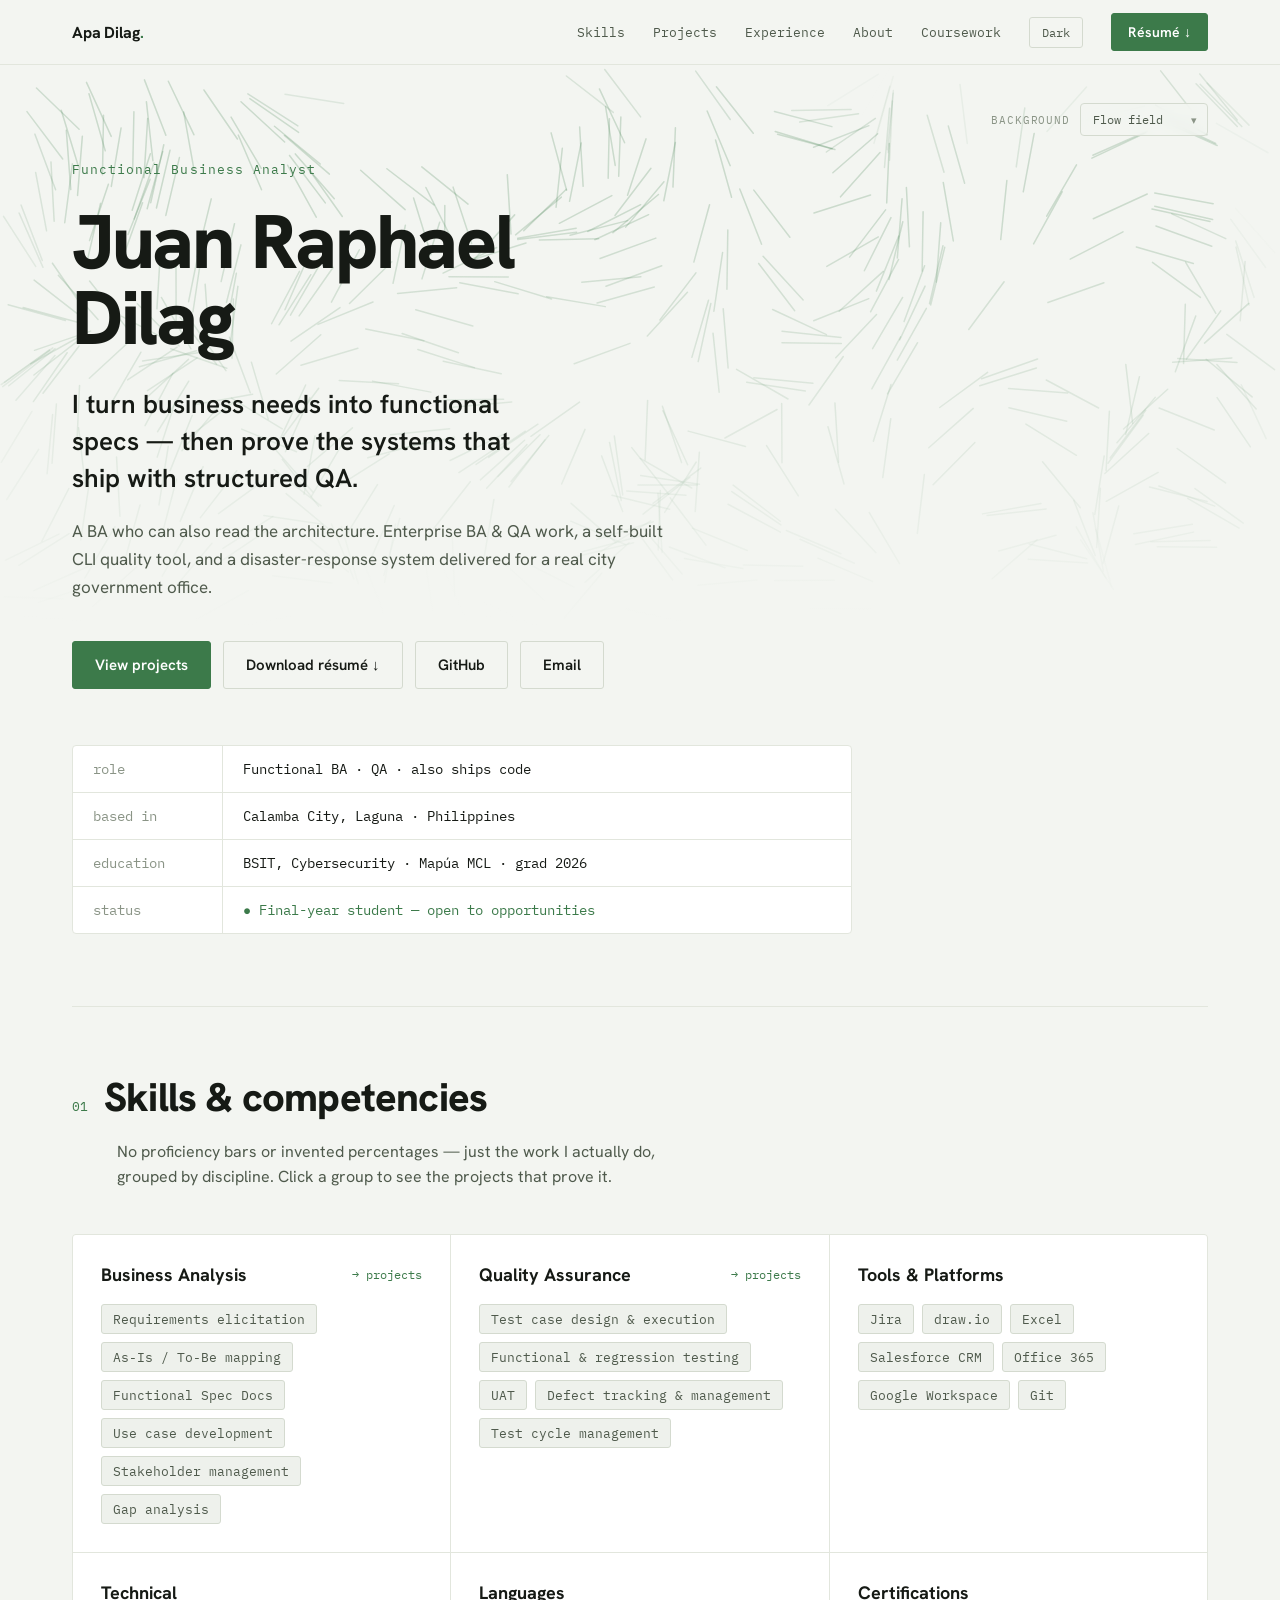
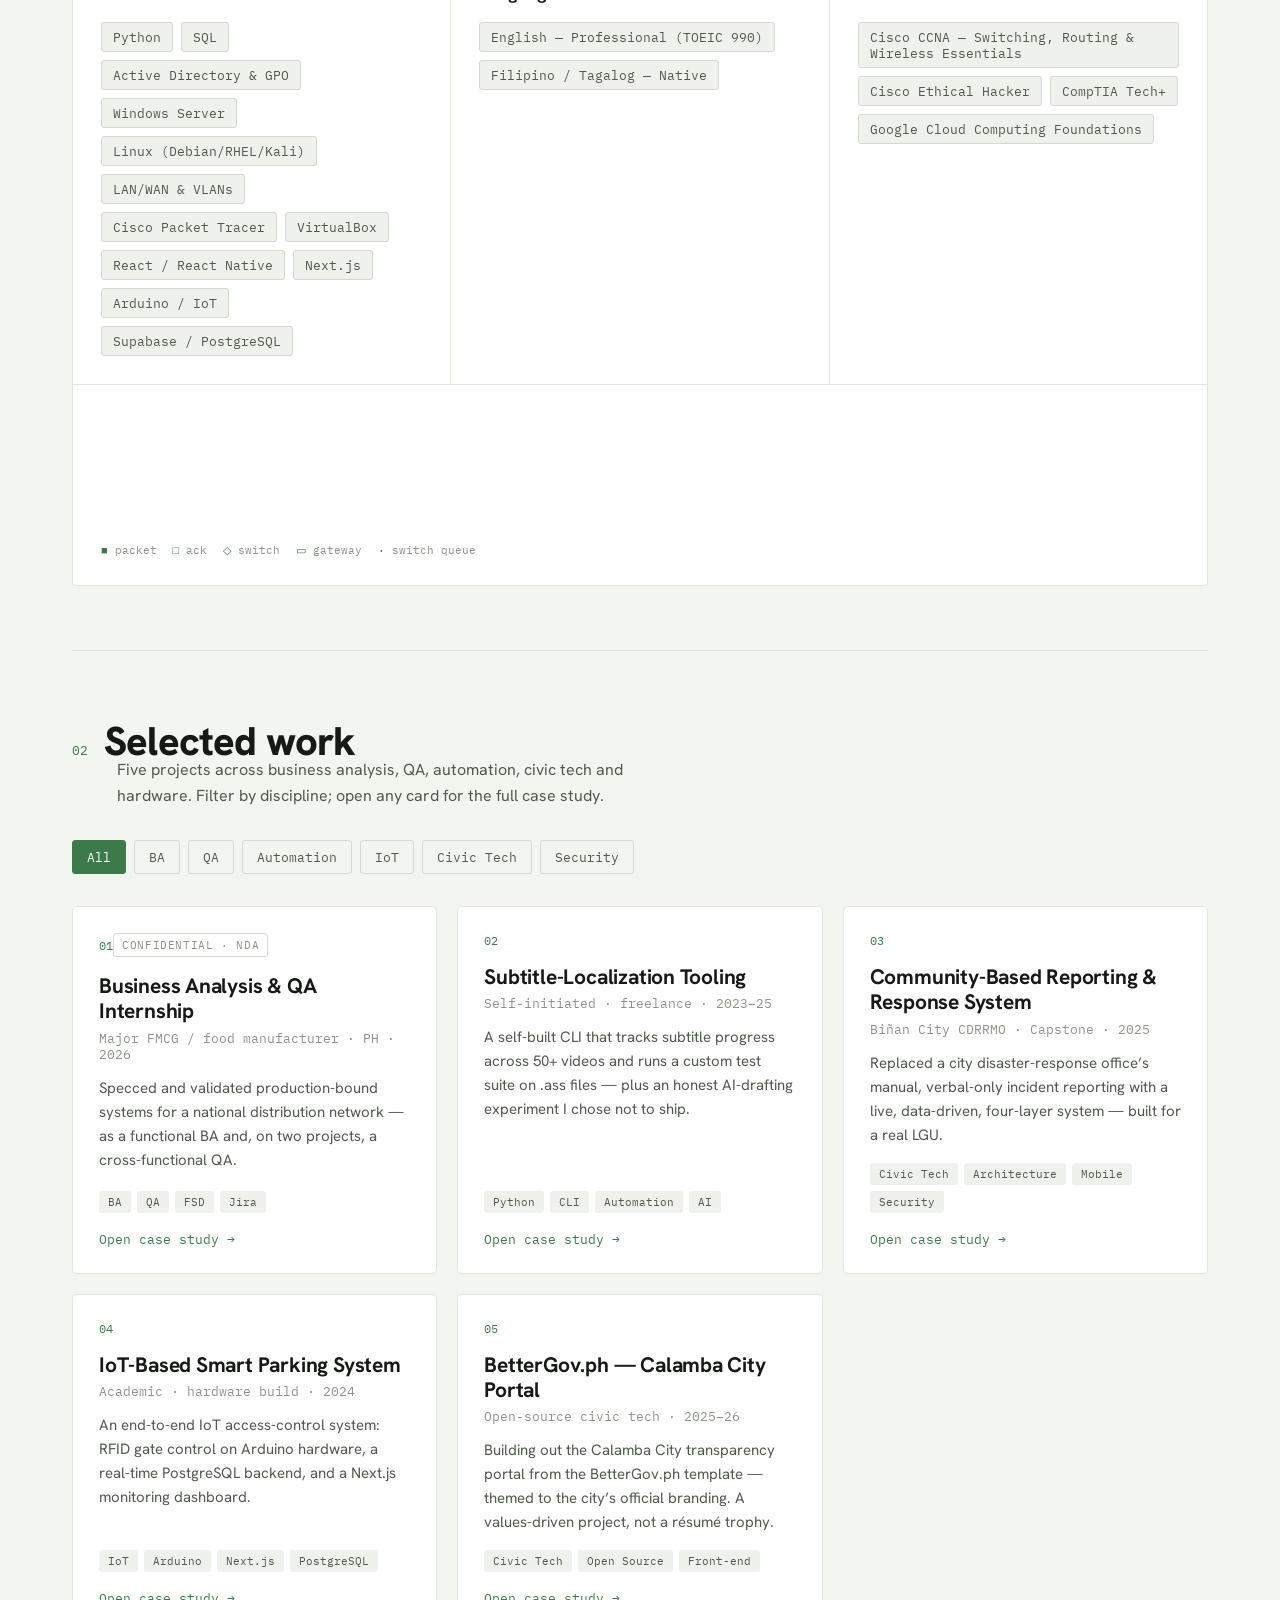
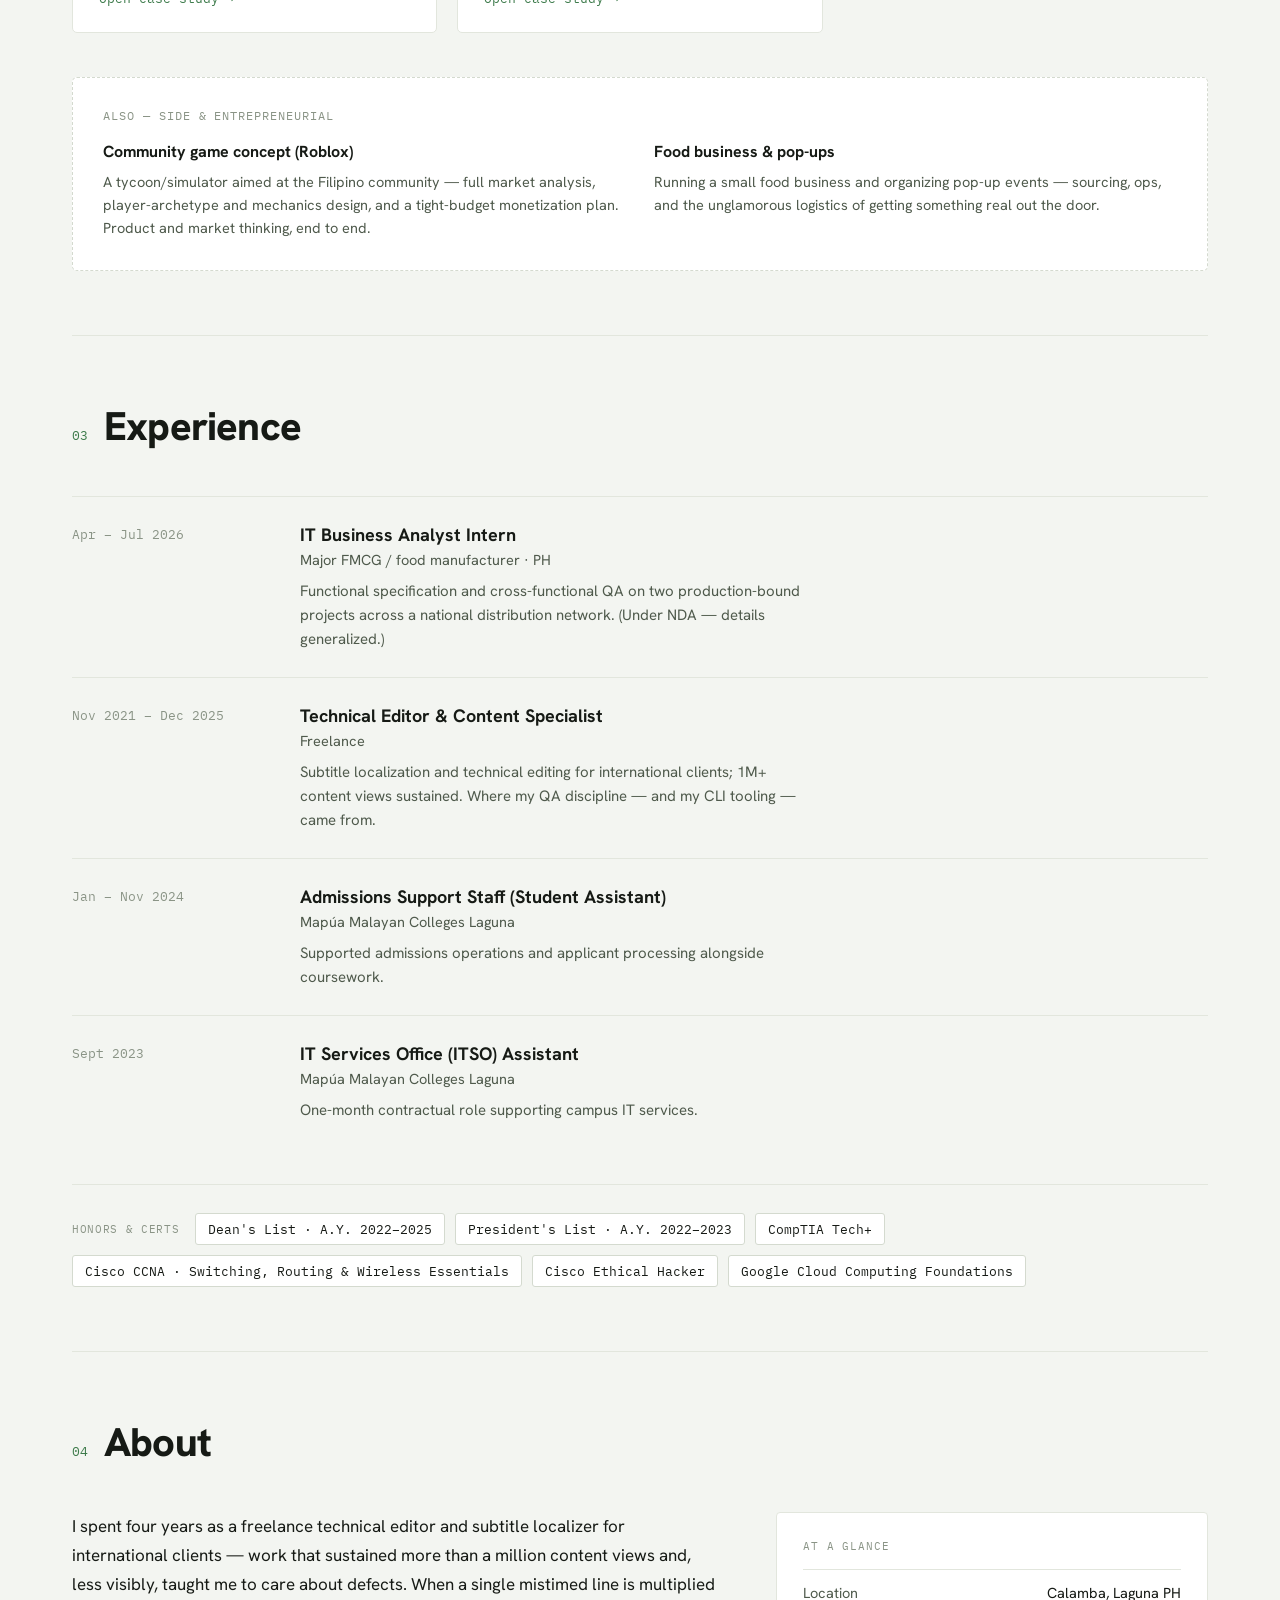
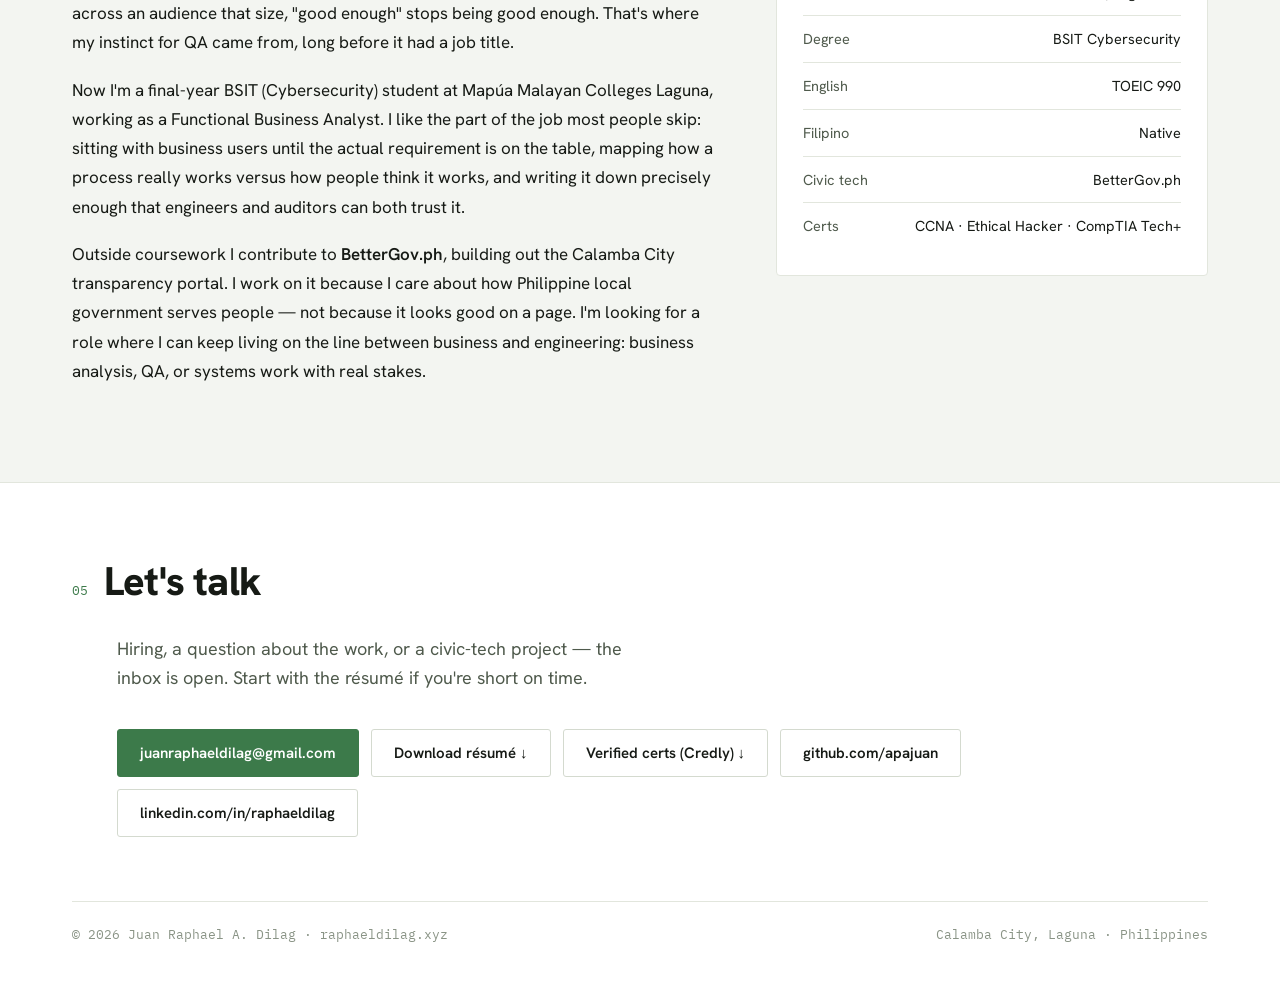
==== index.html @ 7ed2a316 "add courework" ====
<!DOCTYPE html>
<html lang="en" data-theme="light">
<head>
  <meta charset="utf-8">
  <meta name="viewport" content="width=device-width, initial-scale=1">
  <title>Juan Raphael Dilag — Functional Business Analyst</title>
  <meta name="description" content="Juan Raphael (Apa) Dilag — Functional Business Analyst & QA who also ships code. Enterprise BA/QA work, a self-built CLI quality tool, and a disaster-response system for a real city government office.">
  <meta name="author" content="Juan Raphael A. Dilag">

  <!-- Open Graph / social -->
  <meta property="og:type" content="website">
  <meta property="og:title" content="Juan Raphael Dilag — Functional Business Analyst">
  <meta property="og:description" content="A BA who can also read the architecture. Enterprise BA & QA work, a self-built CLI quality tool, and a disaster-response system delivered for a real city government office.">
  <meta property="og:url" content="https://raphaeldilag.xyz/">
  <meta property="og:image" content="https://raphaeldilag.xyz/og-image.png">
  <meta name="twitter:card" content="summary_large_image">
  <meta name="twitter:title" content="Juan Raphael Dilag — Functional Business Analyst">
  <meta name="twitter:description" content="A BA who can also read the architecture. Enterprise BA & QA work, a self-built CLI quality tool, and a disaster-response system for a real city government office.">
  <meta name="twitter:image" content="https://raphaeldilag.xyz/og-image.png">

  <link rel="canonical" href="https://raphaeldilag.xyz/">
  <!-- favicon: SVG dot mark echoing the "Apa Dilag." brand accent -->
  <link rel="icon" href="data:image/svg+xml,%3Csvg xmlns='http://www.w3.org/2000/svg' viewBox='0 0 32 32'%3E%3Crect width='32' height='32' rx='6' fill='%23121512'/%3E%3Ctext x='5' y='23' font-family='monospace' font-size='18' font-weight='700' fill='%23e8ece7'%3EA%3C/text%3E%3Ccircle cx='24' cy='22' r='2.5' fill='%237fb487'/%3E%3C/svg%3E">

  <link rel="preconnect" href="https://fonts.googleapis.com">
  <link rel="preconnect" href="https://fonts.gstatic.com" crossorigin>
  <link href="https://fonts.googleapis.com/css2?family=Hanken+Grotesk:wght@400;500;600;700;800&family=IBM+Plex+Mono:wght@400;500;600&display=swap" rel="stylesheet">
  <link rel="stylesheet" href="styles.css">
</head>
<body>

  <!-- ============ NAV ============ -->
  <header class="nav">
    <nav>
      <a href="#top" class="brand">Apa Dilag<span>.</span></a>
      <div class="nav-links">
        <a href="#skills" class="navlink">Skills</a>
        <a href="#projects" class="navlink">Projects</a>
        <a href="#experience" class="navlink">Experience</a>
        <a href="#about" class="navlink">About</a>
        <a href="coursework.html" class="navlink">Coursework</a>
        <button class="theme-toggle" data-theme-toggle aria-label="Toggle color theme">Light</button>
        <a href="documents/Juan_Raphael_Dilag_Resume.pdf" download class="btn btn-primary btn-sm">Résumé ↓</a>
      </div>
    </nav>
  </header>

  <main id="top">

    <!-- ============ HERO ============ -->
    <section class="hero">
      <canvas class="hero-canvas" data-bg-canvas aria-hidden="true"></canvas>
      <div class="hero-fade" aria-hidden="true"></div>

      <div class="hero-bgcontrol">
        <label class="label" for="bg-select">Background</label>
        <div class="bg-select-wrap">
          <select id="bg-select" class="bg-select" data-bg-select aria-label="Hero background animation">
            <option value="flow">Flow field</option>
            <option value="wind">Wind gusts</option>
            <option value="signal">Signal sweep</option>
            <option value="life">Game of Life</option>
          </select>
          <span class="bg-select-caret" aria-hidden="true">▾</span>
        </div>
      </div>

      <div class="hero-inner">
        <div class="hero-kicker">Functional Business Analyst</div>
        <h1>Juan Raphael Dilag</h1>
        <p class="hero-lead">I turn business needs into functional specs — then prove the systems that ship with structured QA.</p>
        <p class="hero-sub">A BA who can also read the architecture. Enterprise BA &amp; QA work, a self-built CLI quality tool, and a disaster-response system delivered for a real city government office.</p>

        <div class="hero-cta">
          <a href="#projects" class="btn btn-primary btn-md">View projects</a>
          <a href="documents/Juan_Raphael_Dilag_Resume.pdf" download class="btn btn-outline btn-md">Download résumé ↓</a>
          <a href="https://github.com/apajuan" target="_blank" rel="noopener" class="btn btn-outline btn-md">GitHub</a>
          <a href="mailto:juanraphaeldilag@gmail.com" class="btn btn-outline btn-md">Email</a>
        </div>

        <div class="profile">
          <div class="row"><div class="k">role</div><div class="v">Functional BA · QA · also ships code</div></div>
          <div class="row"><div class="k">based in</div><div class="v">Calamba City, Laguna · Philippines</div></div>
          <div class="row"><div class="k">education</div><div class="v">BSIT, Cybersecurity · Mapúa MCL · grad 2026</div></div>
          <div class="row"><div class="k">status</div><div class="v accent">● Final-year student — open to opportunities</div></div>
        </div>
      </div>
    </section>

    <!-- ============ SKILLS ============ -->
    <section id="skills" class="section">
      <div class="section-head">
        <span class="section-num">01</span>
        <h2>Skills &amp; competencies</h2>
      </div>
      <p class="section-lead">No proficiency bars or invented percentages — just the work I actually do, grouped by discipline. Click a group to see the projects that prove it.</p>

      <div class="skills-grid">
        <div class="skill-group">
          <div class="head"><h3>Business Analysis</h3><button class="explore" data-explore="BA">→ projects</button></div>
          <div class="chips">
            <span class="chip">Requirements elicitation</span><span class="chip">As-Is / To-Be mapping</span><span class="chip">Functional Spec Docs</span><span class="chip">Use case development</span><span class="chip">Stakeholder management</span><span class="chip">Gap analysis</span>
          </div>
        </div>
        <div class="skill-group">
          <div class="head"><h3>Quality Assurance</h3><button class="explore" data-explore="QA">→ projects</button></div>
          <div class="chips">
            <span class="chip">Test case design &amp; execution</span><span class="chip">Functional &amp; regression testing</span><span class="chip">UAT</span><span class="chip">Defect tracking &amp; management</span><span class="chip">Test cycle management</span>
          </div>
        </div>
        <div class="skill-group">
          <div class="head"><h3>Tools &amp; Platforms</h3></div>
          <div class="chips">
            <span class="chip">Jira</span><span class="chip">draw.io</span><span class="chip">Excel</span><span class="chip">Salesforce CRM</span><span class="chip">Office 365</span><span class="chip">Google Workspace</span><span class="chip">Git</span>
          </div>
        </div>
        <div class="skill-group">
          <div class="head"><h3>Technical</h3></div>
          <div class="chips">
            <span class="chip">Python</span><span class="chip">SQL</span><span class="chip">Active Directory &amp; GPO</span><span class="chip">Windows Server</span><span class="chip">Linux (Debian/RHEL/Kali)</span><span class="chip">LAN/WAN &amp; VLANs</span><span class="chip">Cisco Packet Tracer</span><span class="chip">VirtualBox</span><span class="chip">React / React Native</span><span class="chip">Next.js</span><span class="chip">Arduino / IoT</span><span class="chip">Supabase / PostgreSQL</span>
          </div>
        </div>
        <div class="skill-group">
          <div class="head"><h3>Languages</h3></div>
          <div class="chips">
            <span class="chip">English — Professional (TOEIC 990)</span><span class="chip">Filipino / Tagalog — Native</span>
          </div>
        </div>
        <div class="skill-group">
          <div class="head"><h3>Certifications</h3></div>
          <div class="chips">
            <span class="chip">Cisco CCNA — Switching, Routing &amp; Wireless Essentials</span><span class="chip">Cisco Ethical Hacker</span><span class="chip">CompTIA Tech+</span><span class="chip">Google Cloud Computing Foundations</span>
          </div>
        </div>
        <div class="skill-group net-cell" aria-hidden="true">
          <canvas class="net-canvas" data-net></canvas>
          <div class="net-legend">
            <span><b>■</b> packet</span><span><b>□</b> ack</span><span><b>◇</b> switch</span><span><b>▭</b> gateway</span><span><b>·</b> switch queue</span>
          </div>
        </div>
      </div>
    </section>

    <!-- ============ PROJECTS ============ -->
    <section id="projects" class="section">
      <div class="section-head" style="margin-bottom:18px;">
        <span class="section-num">02</span>
        <h2>Selected work</h2>
      </div>
      <p class="section-lead" style="margin-bottom:32px;">Five projects across business analysis, QA, automation, civic tech and hardware. Filter by discipline; open any card for the full case study.</p>

      <div class="filter-row" role="group" aria-label="Filter projects by tag" data-filter-row>
        <button class="filter-btn" data-filter="All" aria-pressed="true">All</button>
        <button class="filter-btn" data-filter="BA" aria-pressed="false">BA</button>
        <button class="filter-btn" data-filter="QA" aria-pressed="false">QA</button>
        <button class="filter-btn" data-filter="Automation" aria-pressed="false">Automation</button>
        <button class="filter-btn" data-filter="IoT" aria-pressed="false">IoT</button>
        <button class="filter-btn" data-filter="Civic Tech" aria-pressed="false">Civic Tech</button>
        <button class="filter-btn" data-filter="Security" aria-pressed="false">Security</button>
      </div>

      <div class="cards" data-cards>
        <button class="card" data-id="fmcg" data-tags="BA,QA,Requirements,FSD,Process Mapping,Jira,draw.io,Excel,UAT,Defect Management" aria-label="Open case study: Business Analysis & QA Internship">
          <div class="top"><span class="num">01</span><span class="nda-badge">Confidential · NDA</span></div>
          <div class="body">
            <h3>Business Analysis &amp; QA Internship</h3>
            <div class="org">Major FMCG / food manufacturer · PH · 2026</div>
            <p class="blurb">Specced and validated production-bound systems for a national distribution network — as a functional BA and, on two projects, a cross-functional QA.</p>
          </div>
          <div class="card-tags"><span class="card-tag">BA</span><span class="card-tag">QA</span><span class="card-tag">FSD</span><span class="card-tag">Jira</span></div>
          <div class="open">Open case study →</div>
        </button>

        <button class="card" data-id="subtitle" data-tags="Automation,QA/Validation,Python,CLI,Google Speech-to-Text,AI tooling,Process Improvement" aria-label="Open case study: Subtitle-Localization Tooling">
          <div class="top"><span class="num">02</span></div>
          <div class="body">
            <h3>Subtitle-Localization Tooling</h3>
            <div class="org">Self-initiated · freelance · 2023–25</div>
            <p class="blurb">A self-built CLI that tracks subtitle progress across 50+ videos and runs a custom test suite on .ass files — plus an honest AI-drafting experiment I chose not to ship.</p>
          </div>
          <div class="card-tags"><span class="card-tag">Python</span><span class="card-tag">CLI</span><span class="card-tag">Automation</span><span class="card-tag">AI</span></div>
          <div class="open">Open case study →</div>
        </button>

        <button class="card" data-id="capstone" data-tags="BA,System Architecture,Mobile,Web Portal,AES-256/RBAC/MFA,Agile/Scrum,Civic Tech,Security" aria-label="Open case study: Community-Based Reporting & Response System">
          <div class="top"><span class="num">03</span></div>
          <div class="body">
            <h3>Community-Based Reporting &amp; Response System</h3>
            <div class="org">Biñan City CDRRMO · Capstone · 2025</div>
            <p class="blurb">Replaced a city disaster-response office’s manual, verbal-only incident reporting with a live, data-driven, four-layer system — built for a real LGU.</p>
          </div>
          <div class="card-tags"><span class="card-tag">Civic Tech</span><span class="card-tag">Architecture</span><span class="card-tag">Mobile</span><span class="card-tag">Security</span></div>
          <div class="open">Open case study →</div>
        </button>

        <button class="card" data-id="parking" data-tags="IoT,Arduino,Wemos R1,RFID,Next.js,Supabase,PostgreSQL,Full-stack" aria-label="Open case study: IoT-Based Smart Parking System">
          <div class="top"><span class="num">04</span></div>
          <div class="body">
            <h3>IoT-Based Smart Parking System</h3>
            <div class="org">Academic · hardware build · 2024</div>
            <p class="blurb">An end-to-end IoT access-control system: RFID gate control on Arduino hardware, a real-time PostgreSQL backend, and a Next.js monitoring dashboard.</p>
          </div>
          <div class="card-tags"><span class="card-tag">IoT</span><span class="card-tag">Arduino</span><span class="card-tag">Next.js</span><span class="card-tag">PostgreSQL</span></div>
          <div class="open">Open case study →</div>
        </button>

        <button class="card" data-id="bettergov" data-tags="Civic Tech,Open Source,Front-end,Public Sector,Philippine LGU" aria-label="Open case study: BetterGov.ph — Calamba City Portal">
          <div class="top"><span class="num">05</span></div>
          <div class="body">
            <h3>BetterGov.ph — Calamba City Portal</h3>
            <div class="org">Open-source civic tech · 2025–26</div>
            <p class="blurb">Building out the Calamba City transparency portal from the BetterGov.ph template — themed to the city’s official branding. A values-driven project, not a résumé trophy.</p>
          </div>
          <div class="card-tags"><span class="card-tag">Civic Tech</span><span class="card-tag">Open Source</span><span class="card-tag">Front-end</span></div>
          <div class="open">Open case study →</div>
        </button>
      </div>

      <div class="side-box">
        <div class="eyebrow">Also — side &amp; entrepreneurial</div>
        <div class="side-grid">
          <div>
            <h4>Community game concept (Roblox)</h4>
            <p>A tycoon/simulator aimed at the Filipino community — full market analysis, player-archetype and mechanics design, and a tight-budget monetization plan. Product and market thinking, end to end.</p>
          </div>
          <div>
            <h4>Food business &amp; pop-ups</h4>
            <p>Running a small food business and organizing pop-up events — sourcing, ops, and the unglamorous logistics of getting something real out the door.</p>
          </div>
        </div>
      </div>
    </section>

    <!-- ============ EXPERIENCE ============ -->
    <section id="experience" class="section">
      <div class="section-head"><span class="section-num">03</span><h2>Experience</h2></div>
      <ol class="exp-list">
        <li class="exp-item">
          <div class="exp-period">Apr – Jul 2026</div>
          <div>
            <h3>IT Business Analyst Intern</h3>
            <div class="exp-org">Major FMCG / food manufacturer · PH</div>
            <p class="exp-note">Functional specification and cross-functional QA on two production-bound projects across a national distribution network. (Under NDA — details generalized.)</p>
          </div>
        </li>
        <li class="exp-item">
          <div class="exp-period">Nov 2021 – Dec 2025</div>
          <div>
            <h3>Technical Editor &amp; Content Specialist</h3>
            <div class="exp-org">Freelance</div>
            <p class="exp-note">Subtitle localization and technical editing for international clients; 1M+ content views sustained. Where my QA discipline — and my CLI tooling — came from.</p>
          </div>
        </li>
        <li class="exp-item">
          <div class="exp-period">Jan – Nov 2024</div>
          <div>
            <h3>Admissions Support Staff (Student Assistant)</h3>
            <div class="exp-org">Mapúa Malayan Colleges Laguna</div>
            <p class="exp-note">Supported admissions operations and applicant processing alongside coursework.</p>
          </div>
        </li>
        <li class="exp-item">
          <div class="exp-period">Sept 2023</div>
          <div>
            <h3>IT Services Office (ITSO) Assistant</h3>
            <div class="exp-org">Mapúa Malayan Colleges Laguna</div>
            <p class="exp-note">One-month contractual role supporting campus IT services.</p>
          </div>
        </li>
      </ol>
      <div class="creds">
        <span class="eyebrow">Honors &amp; certs</span>
        <span class="cred">Dean's List · A.Y. 2022–2025</span>
        <span class="cred">President's List · A.Y. 2022–2023</span>
        <span class="cred">CompTIA Tech+</span>
        <span class="cred">Cisco CCNA · Switching, Routing &amp; Wireless Essentials</span>
        <span class="cred">Cisco Ethical Hacker</span>
        <span class="cred">Google Cloud Computing Foundations</span>
      </div>
    </section>

    <!-- ============ ABOUT ============ -->
    <section id="about" class="section">
      <div class="section-head"><span class="section-num">04</span><h2>About</h2></div>
      <div class="about-grid">
        <div class="about-body">
          <p>I spent four years as a freelance technical editor and subtitle localizer for international clients — work that sustained more than a million content views and, less visibly, taught me to care about defects. When a single mistimed line is multiplied across an audience that size, "good enough" stops being good enough. That's where my instinct for QA came from, long before it had a job title.</p>
          <p>Now I'm a final-year BSIT (Cybersecurity) student at Mapúa Malayan Colleges Laguna, working as a Functional Business Analyst. I like the part of the job most people skip: sitting with business users until the actual requirement is on the table, mapping how a process really works versus how people think it works, and writing it down precisely enough that engineers and auditors can both trust it.</p>
          <p>Outside coursework I contribute to <strong>BetterGov.ph</strong>, building out the Calamba City transparency portal. I work on it because I care about how Philippine local government serves people — not because it looks good on a page. I'm looking for a role where I can keep living on the line between business and engineering: business analysis, QA, or systems work with real stakes.</p>
        </div>
        <aside class="glance">
          <div class="eyebrow">At a glance</div>
          <dl>
            <div><dt>Location</dt><dd>Calamba, Laguna PH</dd></div>
            <div><dt>Degree</dt><dd>BSIT Cybersecurity</dd></div>
            <div><dt>English</dt><dd>TOEIC 990</dd></div>
            <div><dt>Filipino</dt><dd>Native</dd></div>
            <div><dt>Civic tech</dt><dd>BetterGov.ph</dd></div>
            <div><dt>Certs</dt><dd>CCNA · Ethical Hacker · CompTIA Tech+</dd></div>
          </dl>
        </aside>
      </div>
    </section>

  </main>

  <!-- ============ CONTACT / FOOTER ============ -->
  <footer id="contact" class="site">
    <div class="inner">
      <div class="section-head" style="margin-bottom:28px;"><span class="section-num">05</span><h2>Let's talk</h2></div>
      <p class="lead">Hiring, a question about the work, or a civic-tech project — the inbox is open. Start with the résumé if you're short on time.</p>
      <div class="contact-row">
        <a href="mailto:juanraphaeldilag@gmail.com" class="btn btn-primary btn-md">juanraphaeldilag@gmail.com</a>
        <a href="documents/Juan_Raphael_Dilag_Resume.pdf" download class="btn btn-outline btn-md">Download résumé ↓</a>
        <a href="documents/Juan_Raphael_Dilag_Certifications.pdf" download class="btn btn-outline btn-md">Verified certs (Credly) ↓</a>
        <a href="https://github.com/apajuan" target="_blank" rel="noopener" class="btn btn-outline btn-md">github.com/apajuan</a>
        <a href="https://www.linkedin.com/in/raphaeldilag" target="_blank" rel="noopener" class="btn btn-outline btn-md">linkedin.com/in/raphaeldilag</a>
      </div>
      <div class="foot-meta">
        <span>© 2026 Juan Raphael A. Dilag · raphaeldilag.xyz</span>
        <span>Calamba City, Laguna · Philippines</span>
      </div>
    </div>
  </footer>

  <!-- modal + detail overlays are injected here by app.js -->
  <div data-overlay-root></div>

  <script src="app.js"></script>

  <!-- Vercel Web Analytics -->
  <script>
    window.va = window.va || function () { (window.vaq = window.vaq || []).push(arguments); };
  </script>
  <script defer src="/_vercel/insights/script.js"></script>
</body>
</html>
---- styles.css ----
/* ============================================================
   Juan Raphael Dilag — portfolio
   Design tokens ported verbatim from the Claude Design prototype.
   ============================================================ */

:root {
  --bg: #121512;
  --bg2: #171c17;
  --bg3: #1d231d;
  --line: #232a23;
  --line2: #2c342c;
  --text: #e8ece7;
  --muted: #aab2a8;
  --faint: #6e786c;
  --accent: #7fb487;
  --accentSoft: rgba(127, 180, 135, 0.12);
  --accentInk: #0c100c;
  --shadow: rgba(0, 0, 0, 0.32);
  --maxw: 1200px;
}

[data-theme="light"] {
  --bg: #f3f5f1;
  --bg2: #ffffff;
  --bg3: #eef1ec;
  --line: #e2e6dd;
  --line2: #d4dacf;
  --text: #161a15;
  --muted: #4f5a4c;
  --faint: #8a9486;
  --accent: #3c7a4a;
  --accentSoft: rgba(60, 122, 74, 0.10);
  --accentInk: #ffffff;
  --shadow: rgba(0, 0, 0, 0.08);
}

* { box-sizing: border-box; }
html { scroll-behavior: smooth; }
body {
  margin: 0;
  background: var(--bg);
  color: var(--text);
  font-family: 'Hanken Grotesk', sans-serif;
  min-height: 100vh;
  -webkit-font-smoothing: antialiased;
  scroll-padding-top: 80px;
  overflow-x: hidden; /* allow the full-bleed hero canvas without a horizontal scrollbar */
}
::selection { background: var(--accentSoft); }
a { color: inherit; }
*:focus-visible {
  outline: 2px solid var(--accent);
  outline-offset: 3px;
  border-radius: 2px;
}

.mono { font-family: 'IBM Plex Mono', monospace; }

/* ---------------- layout ---------------- */
.wrap { max-width: var(--maxw); margin: 0 auto; padding: 0 32px; }
main { max-width: var(--maxw); margin: 0 auto; padding: 0 32px; }

.section { padding: 64px 0; border-top: 1px solid var(--line); }
.section-head { display: flex; align-items: baseline; gap: 16px; margin-bottom: 44px; }
.section-num { font-family: 'IBM Plex Mono', monospace; font-size: 13px; color: var(--accent); }
.section-head h2 {
  font-size: clamp(28px, 4vw, 40px);
  font-weight: 800;
  letter-spacing: -0.02em;
  margin: 0;
}
.section-lead {
  font-size: 16px; color: var(--muted); max-width: 62ch;
  line-height: 1.6; margin: -28px 0 44px 45px;
}

/* ---------------- nav ---------------- */
header.nav {
  position: sticky; top: 0; z-index: 50;
  background: color-mix(in srgb, var(--bg) 88%, transparent);
  backdrop-filter: blur(10px);
  border-bottom: 1px solid var(--line);
}
header.nav nav {
  max-width: var(--maxw); margin: 0 auto; padding: 0 32px; height: 64px;
  display: flex; align-items: center; justify-content: space-between;
}
.brand { text-decoration: none; font-weight: 700; font-size: 16px; letter-spacing: -0.01em; }
.brand span { color: var(--accent); }
.nav-links { display: flex; align-items: center; gap: 28px; }
.nav-links a.navlink {
  text-decoration: none; font-family: 'IBM Plex Mono', monospace;
  font-size: 13px; color: var(--muted); transition: color .18s;
}
.nav-links a.navlink:hover { color: var(--text); }

button.theme-toggle {
  background: transparent; border: 1px solid var(--line2); color: var(--muted);
  font-family: 'IBM Plex Mono', monospace; font-size: 12px;
  padding: 7px 12px; border-radius: 3px; cursor: pointer; transition: color .18s, border-color .18s;
}
button.theme-toggle:hover { color: var(--text); border-color: var(--accent); }

/* buttons / CTAs */
.btn {
  text-decoration: none; display: inline-block; font-weight: 600;
  border-radius: 3px; cursor: pointer; font-family: 'Hanken Grotesk', sans-serif;
  transition: border-color .18s, transform .18s, background .18s;
}
.btn-primary { background: var(--accent); color: var(--accentInk); border: 1px solid var(--accent); }
.btn-outline { background: transparent; border: 1px solid var(--line2); color: var(--text); }
.btn-outline:hover { border-color: var(--accent); }
.btn-sm { font-size: 14px; padding: 9px 16px; }
.btn-md { font-size: 15px; padding: 13px 22px; }

/* ---------------- hero ---------------- */
.hero { position: relative; padding: 96px 0 72px; }

/* full-bleed canvas: spans the whole viewport width. Its height is capped to
   the upper part of the hero so there is NO canvas (and therefore no animation,
   live trails included) behind the profile card or at the seam with the next
   section. The fade blends the canvas's own bottom edge into solid bg. */
.hero-canvas {
  position: absolute;
  top: 0; height: 60%;
  left: 50%;
  width: 100vw;
  transform: translateX(-50%);
  z-index: 0; display: block; pointer-events: none;
}
.hero-fade {
  position: absolute; top: 0; height: 60%;
  left: 50%; width: 100vw; transform: translateX(-50%);
  z-index: 1; pointer-events: none;
  background: linear-gradient(180deg, transparent 25%, var(--bg) 100%);
}
.hero-bgcontrol {
  position: absolute; top: 38px; right: 0; z-index: 3;
  display: flex; align-items: center; gap: 10px;
}
.hero-bgcontrol .label {
  font-family: 'IBM Plex Mono', monospace; font-size: 11px; letter-spacing: 0.08em;
  text-transform: uppercase; color: var(--faint);
}
.bg-select-wrap { position: relative; display: inline-flex; align-items: center; }
.bg-select {
  -webkit-appearance: none; -moz-appearance: none; appearance: none;
  font-family: 'IBM Plex Mono', monospace; font-size: 12px; color: var(--muted);
  background: color-mix(in srgb, var(--bg) 70%, transparent);
  border: 1px solid var(--line2); border-radius: 4px;
  padding: 8px 30px 8px 12px; cursor: pointer; backdrop-filter: blur(6px);
  transition: color .18s, border-color .18s;
}
.bg-select:hover { color: var(--text); border-color: var(--accent); }
.bg-select option { background: var(--bg2); color: var(--text); }
.bg-select-caret {
  position: absolute; right: 11px; top: 50%; transform: translateY(-50%);
  font-size: 11px; color: var(--faint); pointer-events: none;
}

.hero-inner { position: relative; z-index: 2; }
.hero-kicker {
  font-family: 'IBM Plex Mono', monospace; font-size: 13px; letter-spacing: 0.08em;
  color: var(--accent); margin-bottom: 26px;
}
.hero h1 {
  font-size: clamp(40px, 7vw, 76px); line-height: 1.0; font-weight: 800;
  letter-spacing: -0.03em; margin: 0; max-width: 14ch;
}
.hero-lead { font-size: clamp(20px, 2.6vw, 26px); line-height: 1.42; color: var(--text); max-width: 30ch; margin: 30px 0 0; font-weight: 600; }
.hero-sub { font-size: 17px; line-height: 1.65; color: var(--muted); max-width: 60ch; margin: 20px 0 0; }
.hero-cta { display: flex; flex-wrap: wrap; gap: 12px; margin-top: 40px; }

/* profile record */
.profile {
  margin-top: 56px; border: 1px solid var(--line); border-radius: 4px;
  background: var(--bg2); font-family: 'IBM Plex Mono', monospace; font-size: 13.5px; max-width: 780px;
}
.profile .row { display: grid; grid-template-columns: 150px 1fr; border-bottom: 1px solid var(--line); }
.profile .row:last-child { border-bottom: none; }
.profile .k { padding: 14px 20px; color: var(--faint); border-right: 1px solid var(--line); }
.profile .v { padding: 14px 20px; color: var(--text); }
.profile .v.accent { color: var(--accent); }

/* ---------------- skills ---------------- */
.skills-grid {
  display: grid; grid-template-columns: repeat(auto-fit, minmax(320px, 1fr));
  gap: 1px; background: var(--line); border: 1px solid var(--line); border-radius: 4px; overflow: hidden;
}
.skill-group { background: var(--bg2); padding: 28px; }
.skill-group .head { display: flex; align-items: center; justify-content: space-between; margin-bottom: 18px; }
.skill-group h3 { font-size: 18px; font-weight: 700; margin: 0; }
.skill-group .explore {
  background: transparent; border: none; color: var(--accent);
  font-family: 'IBM Plex Mono', monospace; font-size: 12px; cursor: pointer; padding: 0;
}
.chips { display: flex; flex-wrap: wrap; gap: 8px; }
.chip {
  font-family: 'IBM Plex Mono', monospace; font-size: 12.5px; color: var(--muted);
  background: var(--bg3); border: 1px solid var(--line2); padding: 6px 11px; border-radius: 3px;
}

/* decorative closed-network packet-flow viz filling the spare skills-grid cell */
.net-cell { display: flex; flex-direction: column; grid-column: 1 / -1; }
.net-canvas { width: 100%; height: 120px; display: block; pointer-events: none; }
.net-legend { display: flex; gap: 16px; margin-top: 10px; font-family: 'IBM Plex Mono', monospace; font-size: 11px; color: var(--faint); }
.net-legend b { color: var(--accent); font-weight: 400; }

/* ---------------- projects ---------------- */
.filter-row { display: flex; flex-wrap: wrap; gap: 8px; margin-bottom: 32px; }
.filter-btn {
  font-family: 'IBM Plex Mono', monospace; font-size: 12.5px; padding: 8px 14px;
  border-radius: 3px; cursor: pointer; border: 1px solid var(--line2);
  background: transparent; color: var(--muted); transition: border-color .18s, color .18s;
}
.filter-btn:hover { color: var(--text); }
.filter-btn[aria-pressed="true"] { background: var(--accent); color: var(--accentInk); border-color: var(--accent); }

.cards { display: grid; grid-template-columns: repeat(auto-fill, minmax(360px, 1fr)); gap: 20px; }
.card {
  background: var(--bg2); border: 1px solid var(--line); border-radius: 5px; padding: 26px;
  cursor: pointer; display: flex; flex-direction: column; gap: 16px; min-height: 260px;
  transition: border-color .18s, transform .18s, box-shadow .18s;
  text-align: left; font: inherit; color: inherit; width: 100%;
}
.card:hover { border-color: var(--accent); transform: translateY(-3px); box-shadow: 0 10px 30px var(--shadow); }
.card[hidden] { display: none; }
.card .top { display: flex; align-items: center; justify-content: space-between; }
.card .num { font-family: 'IBM Plex Mono', monospace; font-size: 12px; color: var(--accent); }
.card .body { flex: 1; }
.card h3 { font-size: 21px; font-weight: 700; line-height: 1.2; margin: 0 0 6px; letter-spacing: -0.01em; }
.card .org { font-family: 'IBM Plex Mono', monospace; font-size: 12.5px; color: var(--faint); margin-bottom: 14px; }
.card .blurb { font-size: 15px; line-height: 1.6; color: var(--muted); margin: 0; }
.card-tags { display: flex; flex-wrap: wrap; gap: 6px; }
.card-tag { font-family: 'IBM Plex Mono', monospace; font-size: 11px; color: var(--muted); background: var(--bg3); padding: 4px 9px; border-radius: 3px; }
.card .open { font-family: 'IBM Plex Mono', monospace; font-size: 12.5px; color: var(--accent); margin-top: 2px; }

.nda-badge {
  font-family: 'IBM Plex Mono', monospace; font-size: 10.5px; letter-spacing: 0.06em;
  text-transform: uppercase; color: var(--faint); border: 1px solid var(--line2);
  padding: 4px 8px; border-radius: 3px;
}

.side-box { margin-top: 44px; border: 1px dashed var(--line2); border-radius: 5px; background: var(--bg2); padding: 30px; }
.side-box .eyebrow {
  font-family: 'IBM Plex Mono', monospace; font-size: 12px; letter-spacing: 0.08em;
  text-transform: uppercase; color: var(--faint); margin-bottom: 18px;
}
.side-grid { display: grid; grid-template-columns: repeat(auto-fit, minmax(300px, 1fr)); gap: 28px; }
.side-grid h4 { font-size: 16px; font-weight: 700; margin: 0 0 8px; }
.side-grid p { font-size: 14.5px; line-height: 1.6; color: var(--muted); margin: 0; }

/* ---------------- experience ---------------- */
.exp-list { list-style: none; margin: 0; padding: 0; }
.exp-item { display: grid; grid-template-columns: 200px 1fr; gap: 28px; padding: 26px 0; border-top: 1px solid var(--line); }
.exp-period { font-family: 'IBM Plex Mono', monospace; font-size: 13px; color: var(--faint); padding-top: 3px; }
.exp-item h3 { font-size: 18px; font-weight: 700; margin: 0 0 4px; }
.exp-org { font-size: 14.5px; color: var(--muted); margin-bottom: 10px; }
.exp-note { font-size: 15px; line-height: 1.6; color: var(--muted); margin: 0; max-width: 64ch; }
.creds { display: flex; flex-wrap: wrap; gap: 10px; margin-top: 36px; padding-top: 28px; border-top: 1px solid var(--line); }
.creds .eyebrow {
  font-family: 'IBM Plex Mono', monospace; font-size: 11px; letter-spacing: 0.06em;
  text-transform: uppercase; color: var(--faint); align-self: center; margin-right: 6px;
}
.cred { font-family: 'IBM Plex Mono', monospace; font-size: 12.5px; color: var(--text); background: var(--bg2); border: 1px solid var(--line2); padding: 7px 12px; border-radius: 3px; }

/* ---------------- about ---------------- */
.about-grid { display: grid; grid-template-columns: 1.5fr 1fr; gap: 56px; align-items: start; }
.about-body { font-size: 17px; line-height: 1.72; color: var(--text); }
.about-body p { margin: 0 0 18px; }
.about-body p:last-child { margin-bottom: 0; }
.about-body strong { font-weight: 600; }
.glance { border: 1px solid var(--line); border-radius: 4px; background: var(--bg2); padding: 26px; }
.glance .eyebrow {
  font-family: 'IBM Plex Mono', monospace; font-size: 11px; letter-spacing: 0.08em;
  text-transform: uppercase; color: var(--faint); margin-bottom: 16px;
}
.glance dl { margin: 0; font-size: 14.5px; line-height: 1.5; }
.glance dl > div { padding: 12px 0; border-top: 1px solid var(--line); display: flex; justify-content: space-between; gap: 16px; }
.glance dt { color: var(--muted); }
.glance dd { margin: 0; text-align: right; }

/* ---------------- footer ---------------- */
footer.site {
  border-top: 1px solid var(--line); background: var(--bg2); margin-top: 32px;
}
footer.site .inner { max-width: var(--maxw); margin: 0 auto; padding: 72px 32px 40px; }
footer.site .lead { font-size: 18px; color: var(--muted); max-width: 52ch; margin: 0 0 36px 45px; line-height: 1.6; }
.contact-row { display: flex; flex-wrap: wrap; gap: 12px; margin-left: 45px; }
.foot-meta {
  display: flex; flex-wrap: wrap; justify-content: space-between; gap: 16px;
  margin-top: 64px; padding-top: 24px; border-top: 1px solid var(--line);
  font-family: 'IBM Plex Mono', monospace; font-size: 12.5px; color: var(--faint);
}

/* ---------------- modal (quick look) ---------------- */
.overlay {
  position: fixed; inset: 0; z-index: 100;
  background: rgba(8, 10, 8, 0.62); backdrop-filter: blur(4px);
  display: flex; align-items: flex-start; justify-content: center;
  overflow-y: auto; padding: 48px 24px;
}
.modal {
  background: var(--bg); border: 1px solid var(--line2); border-radius: 6px;
  max-width: 760px; width: 100%; box-shadow: 0 24px 70px rgba(0, 0, 0, 0.5);
}
.modal-head { display: flex; align-items: flex-start; justify-content: space-between; gap: 20px; padding: 28px 32px 0; }
.modal-head .tagline { display: flex; align-items: center; gap: 12px; margin-bottom: 12px; }
.modal-head .num { font-family: 'IBM Plex Mono', monospace; font-size: 12px; color: var(--accent); }
.modal-head h3 { font-size: 26px; font-weight: 800; letter-spacing: -0.02em; margin: 0 0 6px; }
.modal-head .meta { font-family: 'IBM Plex Mono', monospace; font-size: 13px; color: var(--faint); }
.modal .nda-badge { font-size: 10.5px; }
.icon-btn {
  background: transparent; border: 1px solid var(--line2); color: var(--muted);
  font-size: 18px; width: 34px; height: 34px; border-radius: 3px; cursor: pointer;
  flex: none; line-height: 1;
}
.icon-btn:hover { color: var(--text); border-color: var(--accent); }
.modal-body { padding: 24px 32px 8px; }
.eyebrow-accent {
  font-family: 'IBM Plex Mono', monospace; font-size: 11px; letter-spacing: 0.08em;
  text-transform: uppercase; color: var(--accent); margin-bottom: 8px;
}
.modal-body p { font-size: 15.5px; line-height: 1.62; color: var(--text); margin: 0 0 22px; }
.modal-tags { display: flex; flex-wrap: wrap; gap: 6px; margin-bottom: 8px; }
.modal-tag { font-family: 'IBM Plex Mono', monospace; font-size: 11px; color: var(--muted); background: var(--bg3); padding: 5px 10px; border-radius: 3px; }
.modal-actions { display: flex; gap: 12px; padding: 20px 32px 28px; }

/* ---------------- full case-study detail ---------------- */
.detail { position: fixed; inset: 0; z-index: 110; background: var(--bg); overflow-y: auto; }
.detail-bar {
  position: sticky; top: 0; z-index: 5;
  background: color-mix(in srgb, var(--bg) 90%, transparent);
  backdrop-filter: blur(10px); border-bottom: 1px solid var(--line);
}
.detail-bar .inner { max-width: 860px; margin: 0 auto; padding: 0 32px; height: 60px; display: flex; align-items: center; justify-content: space-between; }
.detail-bar button { background: transparent; border: none; color: var(--muted); font-family: 'IBM Plex Mono', monospace; font-size: 13px; cursor: pointer; padding: 0; }
.detail-bar a { text-decoration: none; font-family: 'IBM Plex Mono', monospace; font-size: 13px; color: var(--accent); }
.detail article { max-width: 860px; margin: 0 auto; padding: 56px 32px 96px; }
.detail .tagline { display: flex; align-items: center; gap: 12px; margin-bottom: 18px; }
.detail .num { font-family: 'IBM Plex Mono', monospace; font-size: 13px; color: var(--accent); }
.detail .nda-badge { font-size: 11px; padding: 5px 10px; }
.detail h1 { font-size: clamp(32px, 5vw, 52px); font-weight: 800; letter-spacing: -0.025em; line-height: 1.04; margin: 0 0 18px; }
.detail .meta { font-family: 'IBM Plex Mono', monospace; font-size: 14px; color: var(--muted); margin-bottom: 28px; }
.detail-tags { display: flex; flex-wrap: wrap; gap: 7px; margin-bottom: 44px; }
.detail-tag { font-family: 'IBM Plex Mono', monospace; font-size: 12px; color: var(--muted); background: var(--bg2); border: 1px solid var(--line2); padding: 6px 11px; border-radius: 3px; }
.detail-sections { display: flex; flex-direction: column; gap: 40px; }
.detail-label { font-family: 'IBM Plex Mono', monospace; font-size: 12px; letter-spacing: 0.08em; text-transform: uppercase; color: var(--accent); margin-bottom: 12px; }
.detail-sections p { font-size: 18px; line-height: 1.7; color: var(--text); margin: 0; }
.approach-list { display: flex; flex-direction: column; gap: 20px; }
.approach-blk { border-left: 2px solid var(--line2); padding-left: 20px; }
.approach-blk h3 { font-size: 16px; font-weight: 700; margin: 0 0 6px; }
.approach-blk p { font-size: 16px; line-height: 1.66; color: var(--muted); margin: 0; }
.outcome-list { margin: 0; padding: 0; list-style: none; display: flex; flex-direction: column; gap: 12px; }
.outcome-list li { font-size: 17px; line-height: 1.66; color: var(--text); padding-left: 24px; position: relative; }
.outcome-list li::before { content: "→"; position: absolute; left: 0; top: 1px; color: var(--accent); }
.stack-block { border-top: 1px solid var(--line); padding-top: 28px; }
.stack-block .label { font-family: 'IBM Plex Mono', monospace; font-size: 12px; letter-spacing: 0.08em; text-transform: uppercase; color: var(--faint); margin-bottom: 14px; }
.repo-link { display: inline-block; margin-top: 24px; text-decoration: none; font-family: 'IBM Plex Mono', monospace; font-size: 13px; color: var(--accent); border: 1px solid var(--line2); padding: 10px 16px; border-radius: 3px; }
.detail-back { margin-top: 56px; padding-top: 28px; border-top: 1px solid var(--line); }

/* earned terminal block (CLI case study only) */
.terminal { border: 1px solid var(--line2); border-radius: 6px; overflow: hidden; margin-bottom: 48px; background: #0c0f0c; box-shadow: 0 12px 40px var(--shadow); }
.terminal .bar { display: flex; align-items: center; gap: 8px; padding: 11px 16px; border-bottom: 1px solid #1f261f; }
.terminal .dot { width: 11px; height: 11px; border-radius: 50%; background: #3a423a; }
.terminal .title { margin-left: 8px; font-family: 'IBM Plex Mono', monospace; font-size: 12px; color: #6e786c; }
.terminal pre { margin: 0; padding: 22px 20px; font-family: 'IBM Plex Mono', monospace; font-size: 12.5px; line-height: 1.7; color: #cdd6cb; overflow-x: auto; }
.terminal .g { color: #7fb487; }
.terminal .dim { color: #6e786c; }
.terminal .warn { color: #e0a64d; }
.terminal .err { color: #d9706b; }

/* scroll-reveal (images/mockups only — never text) */
[data-reveal] { opacity: 0; transform: translateY(16px); transition: opacity .6s ease, transform .6s ease; }
[data-reveal].revealed { opacity: 1; transform: none; }

/* ---------------- responsive ---------------- */
@media (max-width: 820px) {
  .nav-links { gap: 16px; }
  .nav-links .navlink { display: none; }
  .about-grid { grid-template-columns: 1fr; gap: 32px; }
  .exp-item { grid-template-columns: 1fr; gap: 8px; }
  main, .wrap, header.nav nav, footer.site .inner { padding-left: 20px; padding-right: 20px; }
  .section-lead, footer.site .lead, .contact-row { margin-left: 0; }
}

@media (prefers-reduced-motion: reduce) {
  html { scroll-behavior: auto; }
  [data-reveal] { opacity: 1; transform: none; transition: none; }
}
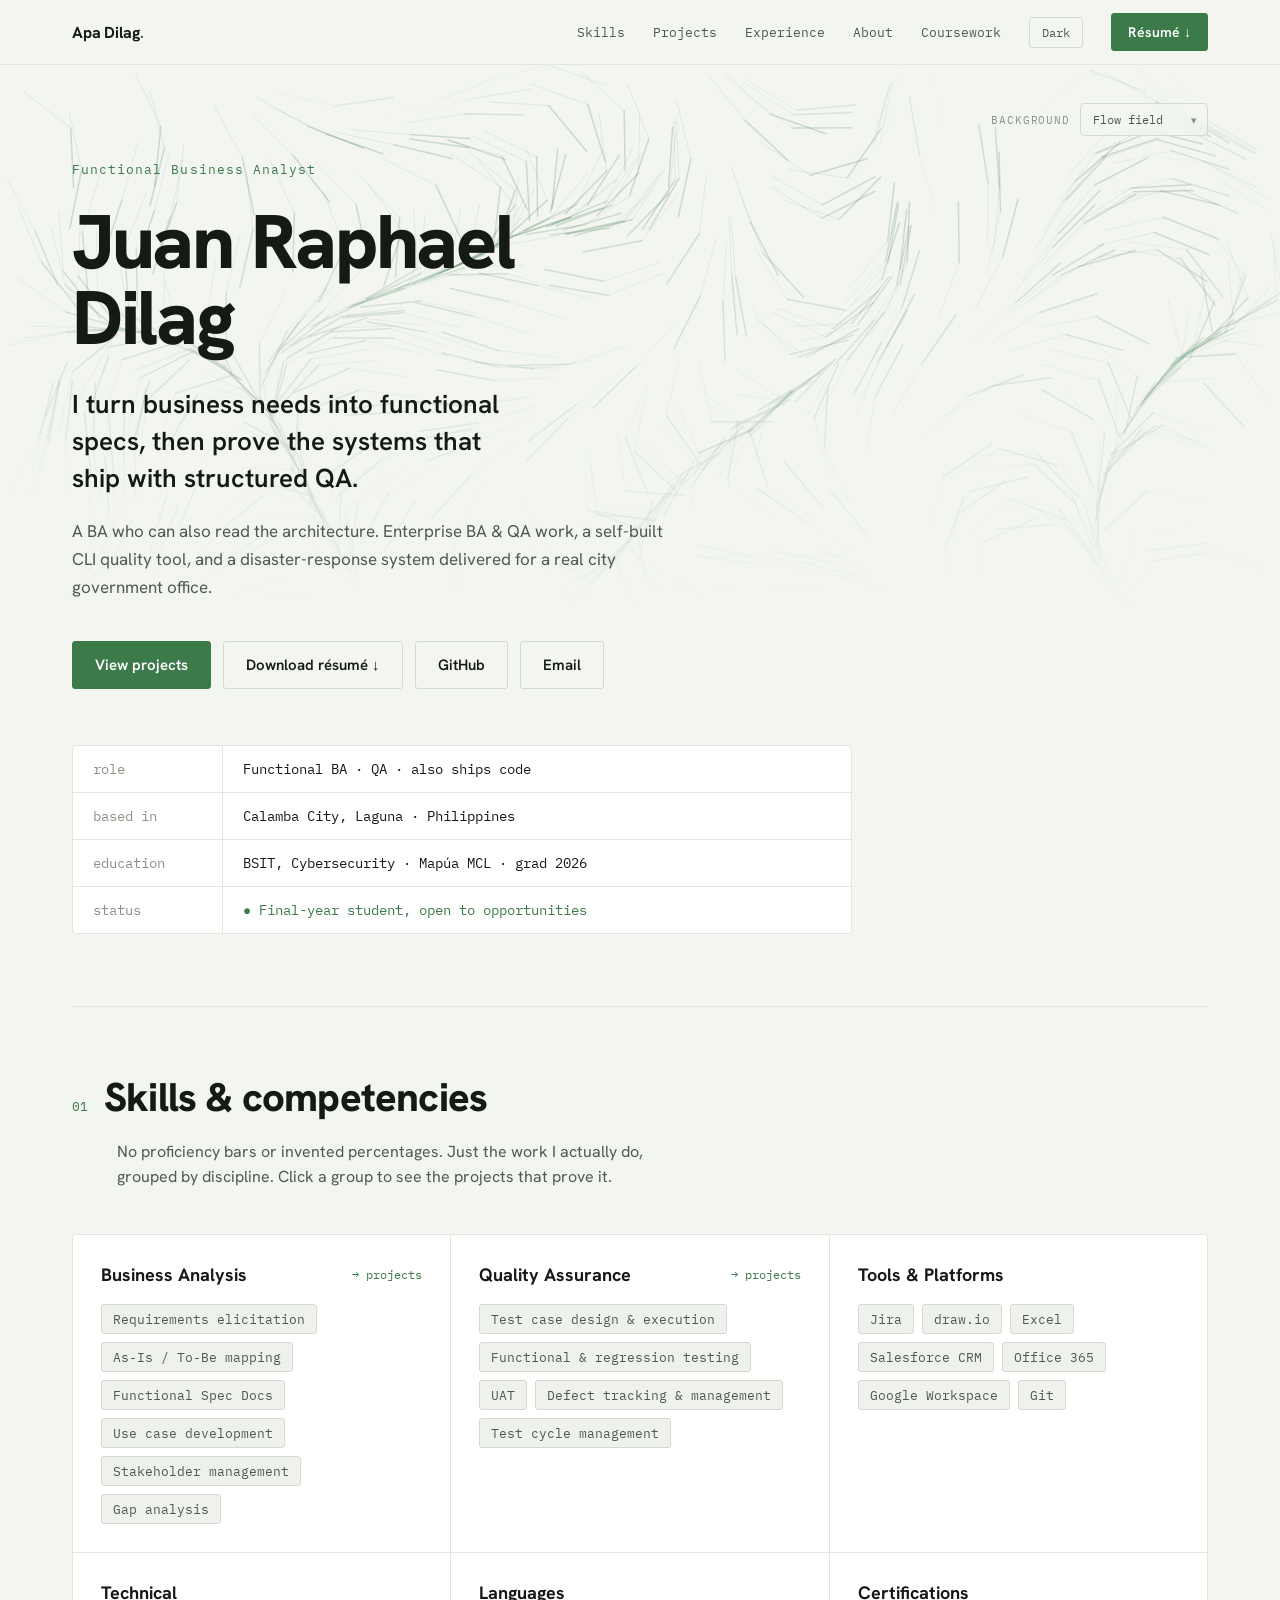
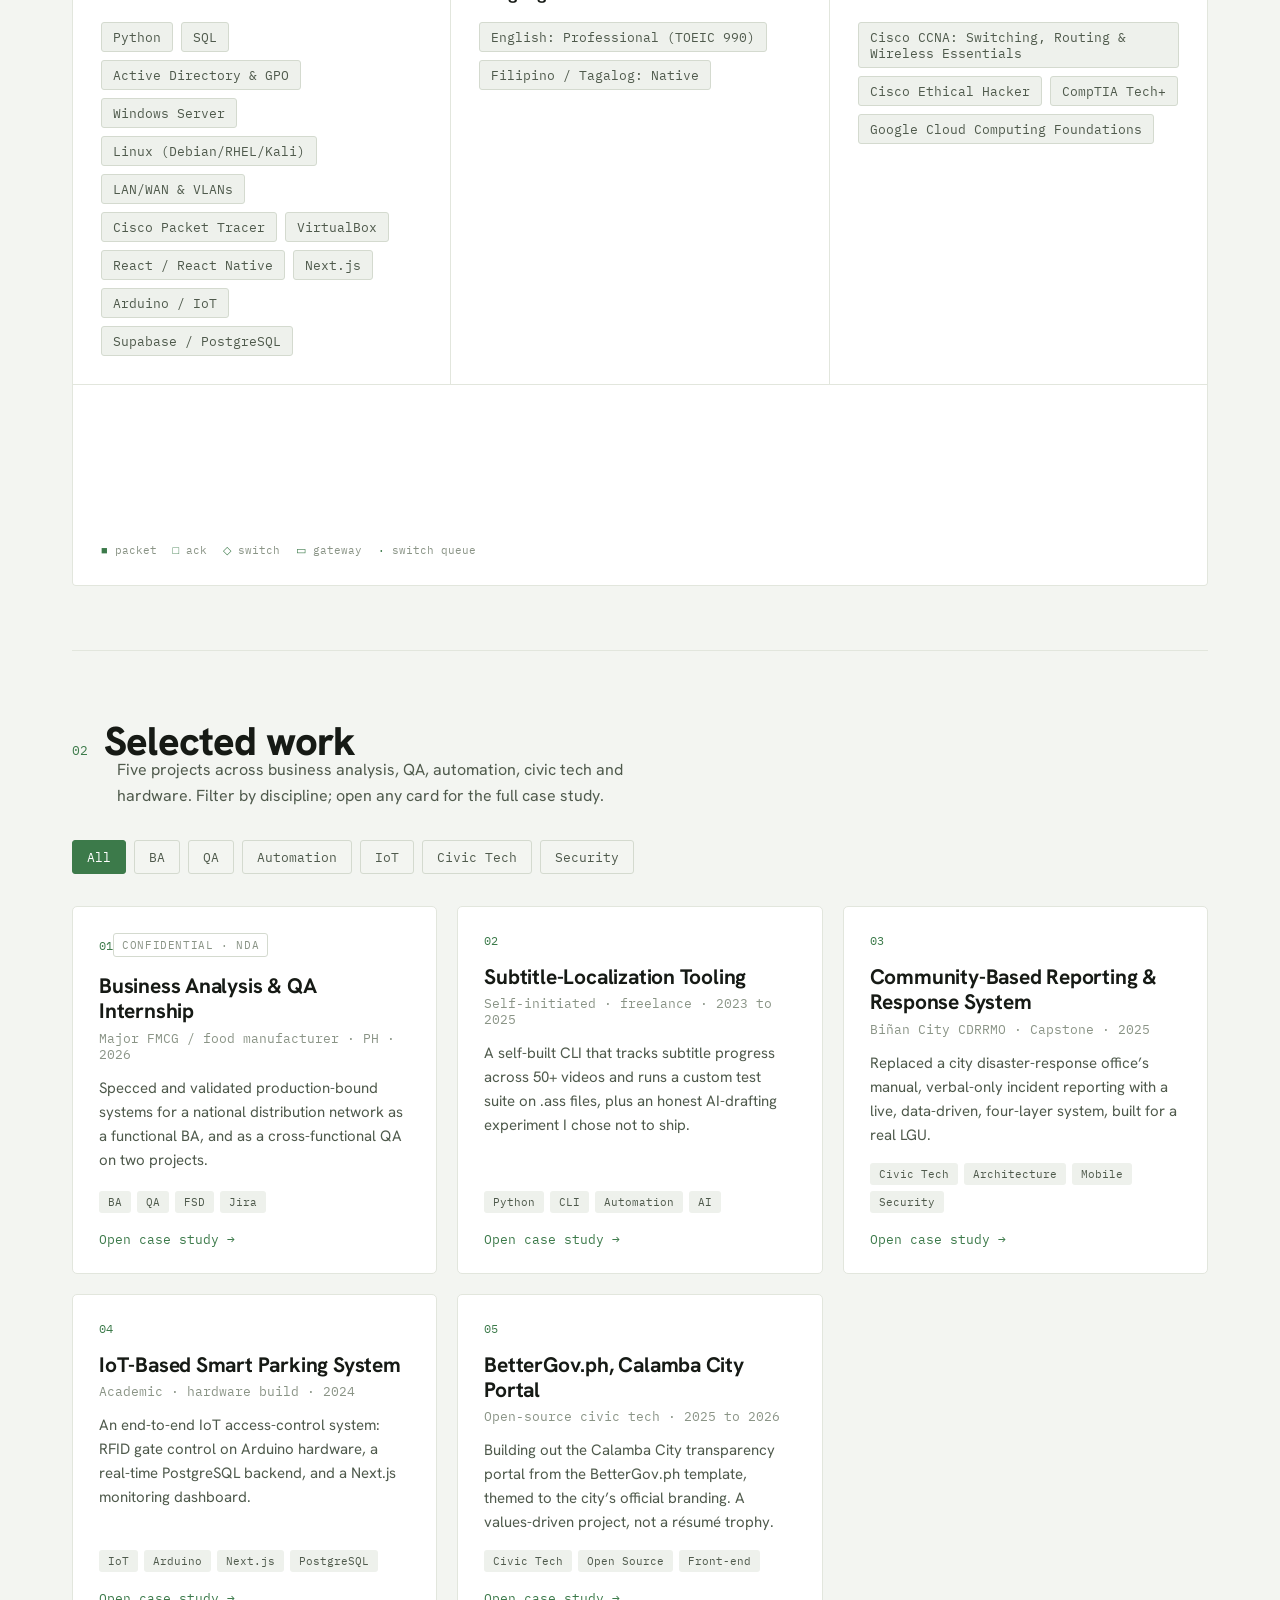
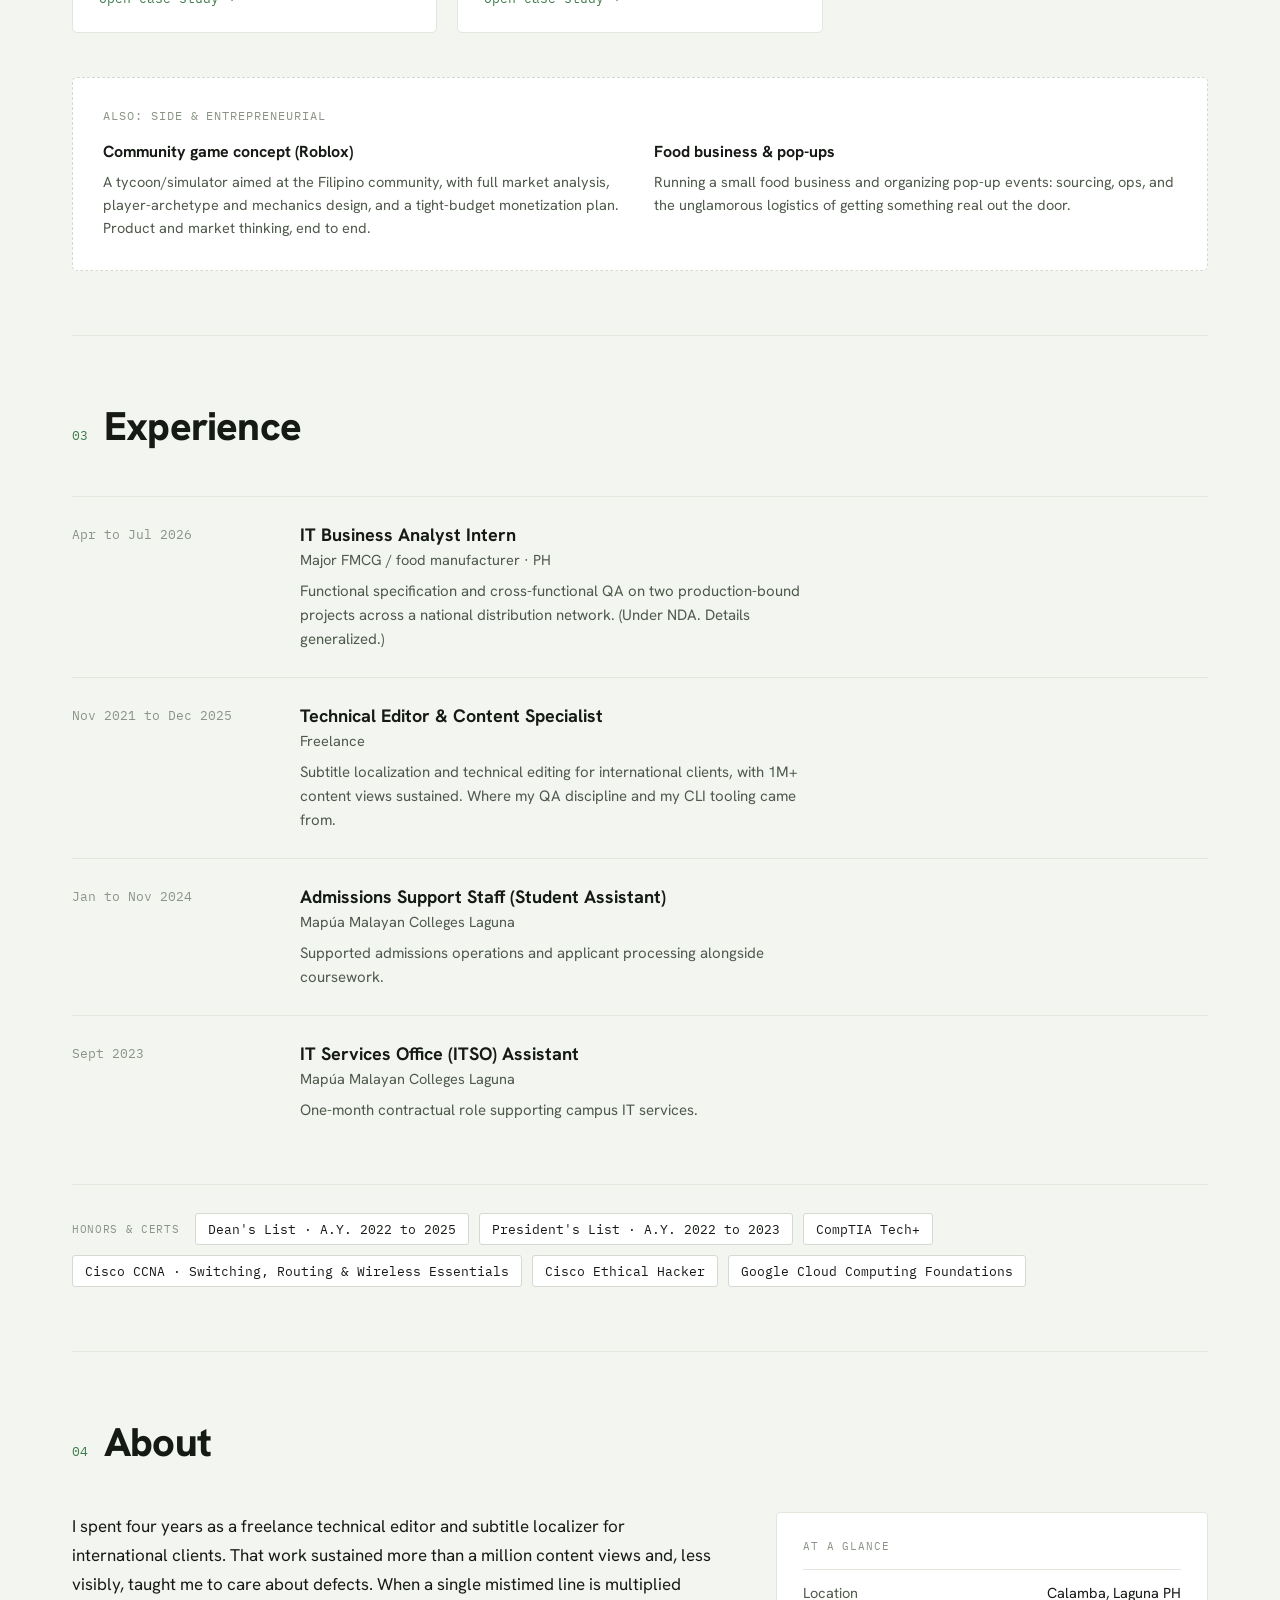
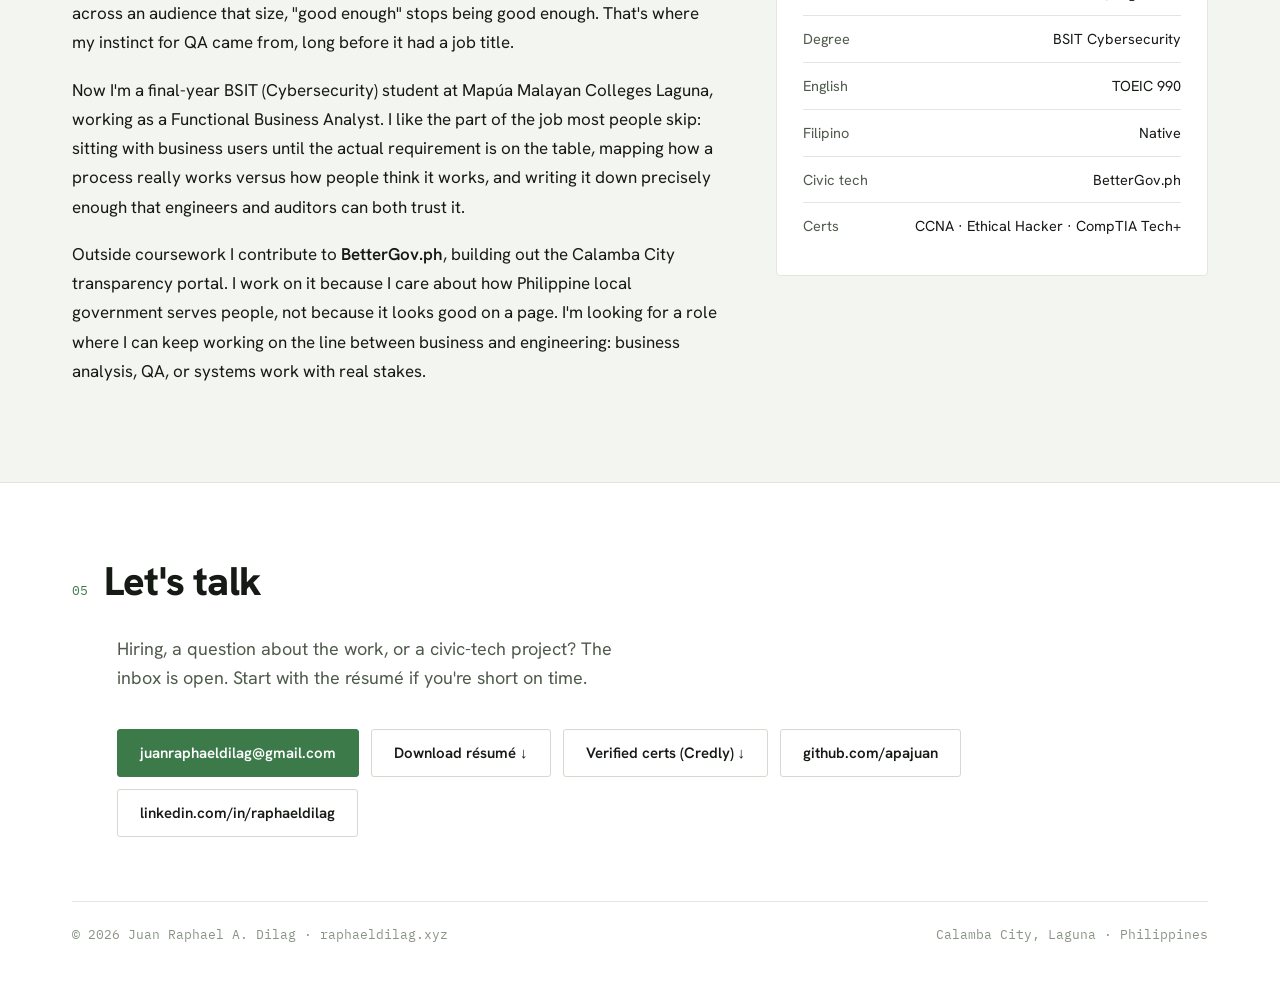
==== commit efea3683: "edit copy across entire website" ====
--- a/index.html
+++ b/index.html
@@ -3,18 +3,18 @@
 <head>
   <meta charset="utf-8">
   <meta name="viewport" content="width=device-width, initial-scale=1">
-  <title>Juan Raphael Dilag — Functional Business Analyst</title>
-  <meta name="description" content="Juan Raphael (Apa) Dilag — Functional Business Analyst & QA who also ships code. Enterprise BA/QA work, a self-built CLI quality tool, and a disaster-response system for a real city government office.">
+  <title>Juan Raphael Dilag · Functional Business Analyst</title>
+  <meta name="description" content="Juan Raphael (Apa) Dilag · Functional Business Analyst and QA who also ships code. Enterprise BA/QA work, a self-built CLI quality tool, and a disaster-response system for a real city government office.">
   <meta name="author" content="Juan Raphael A. Dilag">
 
   <!-- Open Graph / social -->
   <meta property="og:type" content="website">
-  <meta property="og:title" content="Juan Raphael Dilag — Functional Business Analyst">
+  <meta property="og:title" content="Juan Raphael Dilag · Functional Business Analyst">
   <meta property="og:description" content="A BA who can also read the architecture. Enterprise BA & QA work, a self-built CLI quality tool, and a disaster-response system delivered for a real city government office.">
   <meta property="og:url" content="https://raphaeldilag.xyz/">
   <meta property="og:image" content="https://raphaeldilag.xyz/og-image.png">
   <meta name="twitter:card" content="summary_large_image">
-  <meta name="twitter:title" content="Juan Raphael Dilag — Functional Business Analyst">
+  <meta name="twitter:title" content="Juan Raphael Dilag · Functional Business Analyst">
   <meta name="twitter:description" content="A BA who can also read the architecture. Enterprise BA & QA work, a self-built CLI quality tool, and a disaster-response system for a real city government office.">
   <meta name="twitter:image" content="https://raphaeldilag.xyz/og-image.png">
 
@@ -68,7 +68,7 @@
       <div class="hero-inner">
         <div class="hero-kicker">Functional Business Analyst</div>
         <h1>Juan Raphael Dilag</h1>
-        <p class="hero-lead">I turn business needs into functional specs — then prove the systems that ship with structured QA.</p>
+        <p class="hero-lead">I turn business needs into functional specs, then prove the systems that ship with structured QA.</p>
         <p class="hero-sub">A BA who can also read the architecture. Enterprise BA &amp; QA work, a self-built CLI quality tool, and a disaster-response system delivered for a real city government office.</p>
 
         <div class="hero-cta">
@@ -82,7 +82,7 @@
           <div class="row"><div class="k">role</div><div class="v">Functional BA · QA · also ships code</div></div>
           <div class="row"><div class="k">based in</div><div class="v">Calamba City, Laguna · Philippines</div></div>
           <div class="row"><div class="k">education</div><div class="v">BSIT, Cybersecurity · Mapúa MCL · grad 2026</div></div>
-          <div class="row"><div class="k">status</div><div class="v accent">● Final-year student — open to opportunities</div></div>
+          <div class="row"><div class="k">status</div><div class="v accent">● Final-year student, open to opportunities</div></div>
         </div>
       </div>
     </section>
@@ -93,7 +93,7 @@
         <span class="section-num">01</span>
         <h2>Skills &amp; competencies</h2>
       </div>
-      <p class="section-lead">No proficiency bars or invented percentages — just the work I actually do, grouped by discipline. Click a group to see the projects that prove it.</p>
+      <p class="section-lead">No proficiency bars or invented percentages. Just the work I actually do, grouped by discipline. Click a group to see the projects that prove it.</p>
 
       <div class="skills-grid">
         <div class="skill-group">
@@ -123,13 +123,13 @@
         <div class="skill-group">
           <div class="head"><h3>Languages</h3></div>
           <div class="chips">
-            <span class="chip">English — Professional (TOEIC 990)</span><span class="chip">Filipino / Tagalog — Native</span>
+            <span class="chip">English: Professional (TOEIC 990)</span><span class="chip">Filipino / Tagalog: Native</span>
           </div>
         </div>
         <div class="skill-group">
           <div class="head"><h3>Certifications</h3></div>
           <div class="chips">
-            <span class="chip">Cisco CCNA — Switching, Routing &amp; Wireless Essentials</span><span class="chip">Cisco Ethical Hacker</span><span class="chip">CompTIA Tech+</span><span class="chip">Google Cloud Computing Foundations</span>
+            <span class="chip">Cisco CCNA: Switching, Routing &amp; Wireless Essentials</span><span class="chip">Cisco Ethical Hacker</span><span class="chip">CompTIA Tech+</span><span class="chip">Google Cloud Computing Foundations</span>
           </div>
         </div>
         <div class="skill-group net-cell" aria-hidden="true">
@@ -165,7 +165,7 @@
           <div class="body">
             <h3>Business Analysis &amp; QA Internship</h3>
             <div class="org">Major FMCG / food manufacturer · PH · 2026</div>
-            <p class="blurb">Specced and validated production-bound systems for a national distribution network — as a functional BA and, on two projects, a cross-functional QA.</p>
+            <p class="blurb">Specced and validated production-bound systems for a national distribution network as a functional BA, and as a cross-functional QA on two projects.</p>
           </div>
           <div class="card-tags"><span class="card-tag">BA</span><span class="card-tag">QA</span><span class="card-tag">FSD</span><span class="card-tag">Jira</span></div>
           <div class="open">Open case study →</div>
@@ -175,8 +175,8 @@
           <div class="top"><span class="num">02</span></div>
           <div class="body">
             <h3>Subtitle-Localization Tooling</h3>
-            <div class="org">Self-initiated · freelance · 2023–25</div>
-            <p class="blurb">A self-built CLI that tracks subtitle progress across 50+ videos and runs a custom test suite on .ass files — plus an honest AI-drafting experiment I chose not to ship.</p>
+            <div class="org">Self-initiated · freelance · 2023 to 2025</div>
+            <p class="blurb">A self-built CLI that tracks subtitle progress across 50+ videos and runs a custom test suite on .ass files, plus an honest AI-drafting experiment I chose not to ship.</p>
           </div>
           <div class="card-tags"><span class="card-tag">Python</span><span class="card-tag">CLI</span><span class="card-tag">Automation</span><span class="card-tag">AI</span></div>
           <div class="open">Open case study →</div>
@@ -187,7 +187,7 @@
           <div class="body">
             <h3>Community-Based Reporting &amp; Response System</h3>
             <div class="org">Biñan City CDRRMO · Capstone · 2025</div>
-            <p class="blurb">Replaced a city disaster-response office’s manual, verbal-only incident reporting with a live, data-driven, four-layer system — built for a real LGU.</p>
+            <p class="blurb">Replaced a city disaster-response office’s manual, verbal-only incident reporting with a live, data-driven, four-layer system, built for a real LGU.</p>
           </div>
           <div class="card-tags"><span class="card-tag">Civic Tech</span><span class="card-tag">Architecture</span><span class="card-tag">Mobile</span><span class="card-tag">Security</span></div>
           <div class="open">Open case study →</div>
@@ -204,12 +204,12 @@
           <div class="open">Open case study →</div>
         </button>
 
-        <button class="card" data-id="bettergov" data-tags="Civic Tech,Open Source,Front-end,Public Sector,Philippine LGU" aria-label="Open case study: BetterGov.ph — Calamba City Portal">
+        <button class="card" data-id="bettergov" data-tags="Civic Tech,Open Source,Front-end,Public Sector,Philippine LGU" aria-label="Open case study: BetterGov.ph, Calamba City Portal">
           <div class="top"><span class="num">05</span></div>
           <div class="body">
-            <h3>BetterGov.ph — Calamba City Portal</h3>
-            <div class="org">Open-source civic tech · 2025–26</div>
-            <p class="blurb">Building out the Calamba City transparency portal from the BetterGov.ph template — themed to the city’s official branding. A values-driven project, not a résumé trophy.</p>
+            <h3>BetterGov.ph, Calamba City Portal</h3>
+            <div class="org">Open-source civic tech · 2025 to 2026</div>
+            <p class="blurb">Building out the Calamba City transparency portal from the BetterGov.ph template, themed to the city’s official branding. A values-driven project, not a résumé trophy.</p>
           </div>
           <div class="card-tags"><span class="card-tag">Civic Tech</span><span class="card-tag">Open Source</span><span class="card-tag">Front-end</span></div>
           <div class="open">Open case study →</div>
@@ -217,15 +217,15 @@
       </div>
 
       <div class="side-box">
-        <div class="eyebrow">Also — side &amp; entrepreneurial</div>
+        <div class="eyebrow">Also: side &amp; entrepreneurial</div>
         <div class="side-grid">
           <div>
             <h4>Community game concept (Roblox)</h4>
-            <p>A tycoon/simulator aimed at the Filipino community — full market analysis, player-archetype and mechanics design, and a tight-budget monetization plan. Product and market thinking, end to end.</p>
+            <p>A tycoon/simulator aimed at the Filipino community, with full market analysis, player-archetype and mechanics design, and a tight-budget monetization plan. Product and market thinking, end to end.</p>
           </div>
           <div>
             <h4>Food business &amp; pop-ups</h4>
-            <p>Running a small food business and organizing pop-up events — sourcing, ops, and the unglamorous logistics of getting something real out the door.</p>
+            <p>Running a small food business and organizing pop-up events: sourcing, ops, and the unglamorous logistics of getting something real out the door.</p>
           </div>
         </div>
       </div>
@@ -236,23 +236,23 @@
       <div class="section-head"><span class="section-num">03</span><h2>Experience</h2></div>
       <ol class="exp-list">
         <li class="exp-item">
-          <div class="exp-period">Apr – Jul 2026</div>
+          <div class="exp-period">Apr to Jul 2026</div>
           <div>
             <h3>IT Business Analyst Intern</h3>
             <div class="exp-org">Major FMCG / food manufacturer · PH</div>
-            <p class="exp-note">Functional specification and cross-functional QA on two production-bound projects across a national distribution network. (Under NDA — details generalized.)</p>
+            <p class="exp-note">Functional specification and cross-functional QA on two production-bound projects across a national distribution network. (Under NDA. Details generalized.)</p>
           </div>
         </li>
         <li class="exp-item">
-          <div class="exp-period">Nov 2021 – Dec 2025</div>
+          <div class="exp-period">Nov 2021 to Dec 2025</div>
           <div>
             <h3>Technical Editor &amp; Content Specialist</h3>
             <div class="exp-org">Freelance</div>
-            <p class="exp-note">Subtitle localization and technical editing for international clients; 1M+ content views sustained. Where my QA discipline — and my CLI tooling — came from.</p>
+            <p class="exp-note">Subtitle localization and technical editing for international clients, with 1M+ content views sustained. Where my QA discipline and my CLI tooling came from.</p>
           </div>
         </li>
         <li class="exp-item">
-          <div class="exp-period">Jan – Nov 2024</div>
+          <div class="exp-period">Jan to Nov 2024</div>
           <div>
             <h3>Admissions Support Staff (Student Assistant)</h3>
             <div class="exp-org">Mapúa Malayan Colleges Laguna</div>
@@ -270,8 +270,8 @@
       </ol>
       <div class="creds">
         <span class="eyebrow">Honors &amp; certs</span>
-        <span class="cred">Dean's List · A.Y. 2022–2025</span>
-        <span class="cred">President's List · A.Y. 2022–2023</span>
+        <span class="cred">Dean's List · A.Y. 2022 to 2025</span>
+        <span class="cred">President's List · A.Y. 2022 to 2023</span>
         <span class="cred">CompTIA Tech+</span>
         <span class="cred">Cisco CCNA · Switching, Routing &amp; Wireless Essentials</span>
         <span class="cred">Cisco Ethical Hacker</span>
@@ -284,9 +284,9 @@
       <div class="section-head"><span class="section-num">04</span><h2>About</h2></div>
       <div class="about-grid">
         <div class="about-body">
-          <p>I spent four years as a freelance technical editor and subtitle localizer for international clients — work that sustained more than a million content views and, less visibly, taught me to care about defects. When a single mistimed line is multiplied across an audience that size, "good enough" stops being good enough. That's where my instinct for QA came from, long before it had a job title.</p>
+          <p>I spent four years as a freelance technical editor and subtitle localizer for international clients. That work sustained more than a million content views and, less visibly, taught me to care about defects. When a single mistimed line is multiplied across an audience that size, "good enough" stops being good enough. That's where my instinct for QA came from, long before it had a job title.</p>
           <p>Now I'm a final-year BSIT (Cybersecurity) student at Mapúa Malayan Colleges Laguna, working as a Functional Business Analyst. I like the part of the job most people skip: sitting with business users until the actual requirement is on the table, mapping how a process really works versus how people think it works, and writing it down precisely enough that engineers and auditors can both trust it.</p>
-          <p>Outside coursework I contribute to <strong>BetterGov.ph</strong>, building out the Calamba City transparency portal. I work on it because I care about how Philippine local government serves people — not because it looks good on a page. I'm looking for a role where I can keep living on the line between business and engineering: business analysis, QA, or systems work with real stakes.</p>
+          <p>Outside coursework I contribute to <strong>BetterGov.ph</strong>, building out the Calamba City transparency portal. I work on it because I care about how Philippine local government serves people, not because it looks good on a page. I'm looking for a role where I can keep working on the line between business and engineering: business analysis, QA, or systems work with real stakes.</p>
         </div>
         <aside class="glance">
           <div class="eyebrow">At a glance</div>
@@ -308,7 +308,7 @@
   <footer id="contact" class="site">
     <div class="inner">
       <div class="section-head" style="margin-bottom:28px;"><span class="section-num">05</span><h2>Let's talk</h2></div>
-      <p class="lead">Hiring, a question about the work, or a civic-tech project — the inbox is open. Start with the résumé if you're short on time.</p>
+      <p class="lead">Hiring, a question about the work, or a civic-tech project? The inbox is open. Start with the résumé if you're short on time.</p>
       <div class="contact-row">
         <a href="mailto:juanraphaeldilag@gmail.com" class="btn btn-primary btn-md">juanraphaeldilag@gmail.com</a>
         <a href="documents/Juan_Raphael_Dilag_Resume.pdf" download class="btn btn-outline btn-md">Download résumé ↓</a>
--- a/styles.css
+++ b/styles.css
@@ -1,5 +1,5 @@
 /* ============================================================
-   Juan Raphael Dilag — portfolio
+   Juan Raphael Dilag, portfolio
    Design tokens ported verbatim from the Claude Design prototype.
    ============================================================ */
 
@@ -370,7 +370,7 @@
 .terminal .warn { color: #e0a64d; }
 .terminal .err { color: #d9706b; }
 
-/* scroll-reveal (images/mockups only — never text) */
+/* scroll-reveal (images/mockups only, never text) */
 [data-reveal] { opacity: 0; transform: translateY(16px); transition: opacity .6s ease, transform .6s ease; }
 [data-reveal].revealed { opacity: 1; transform: none; }
 
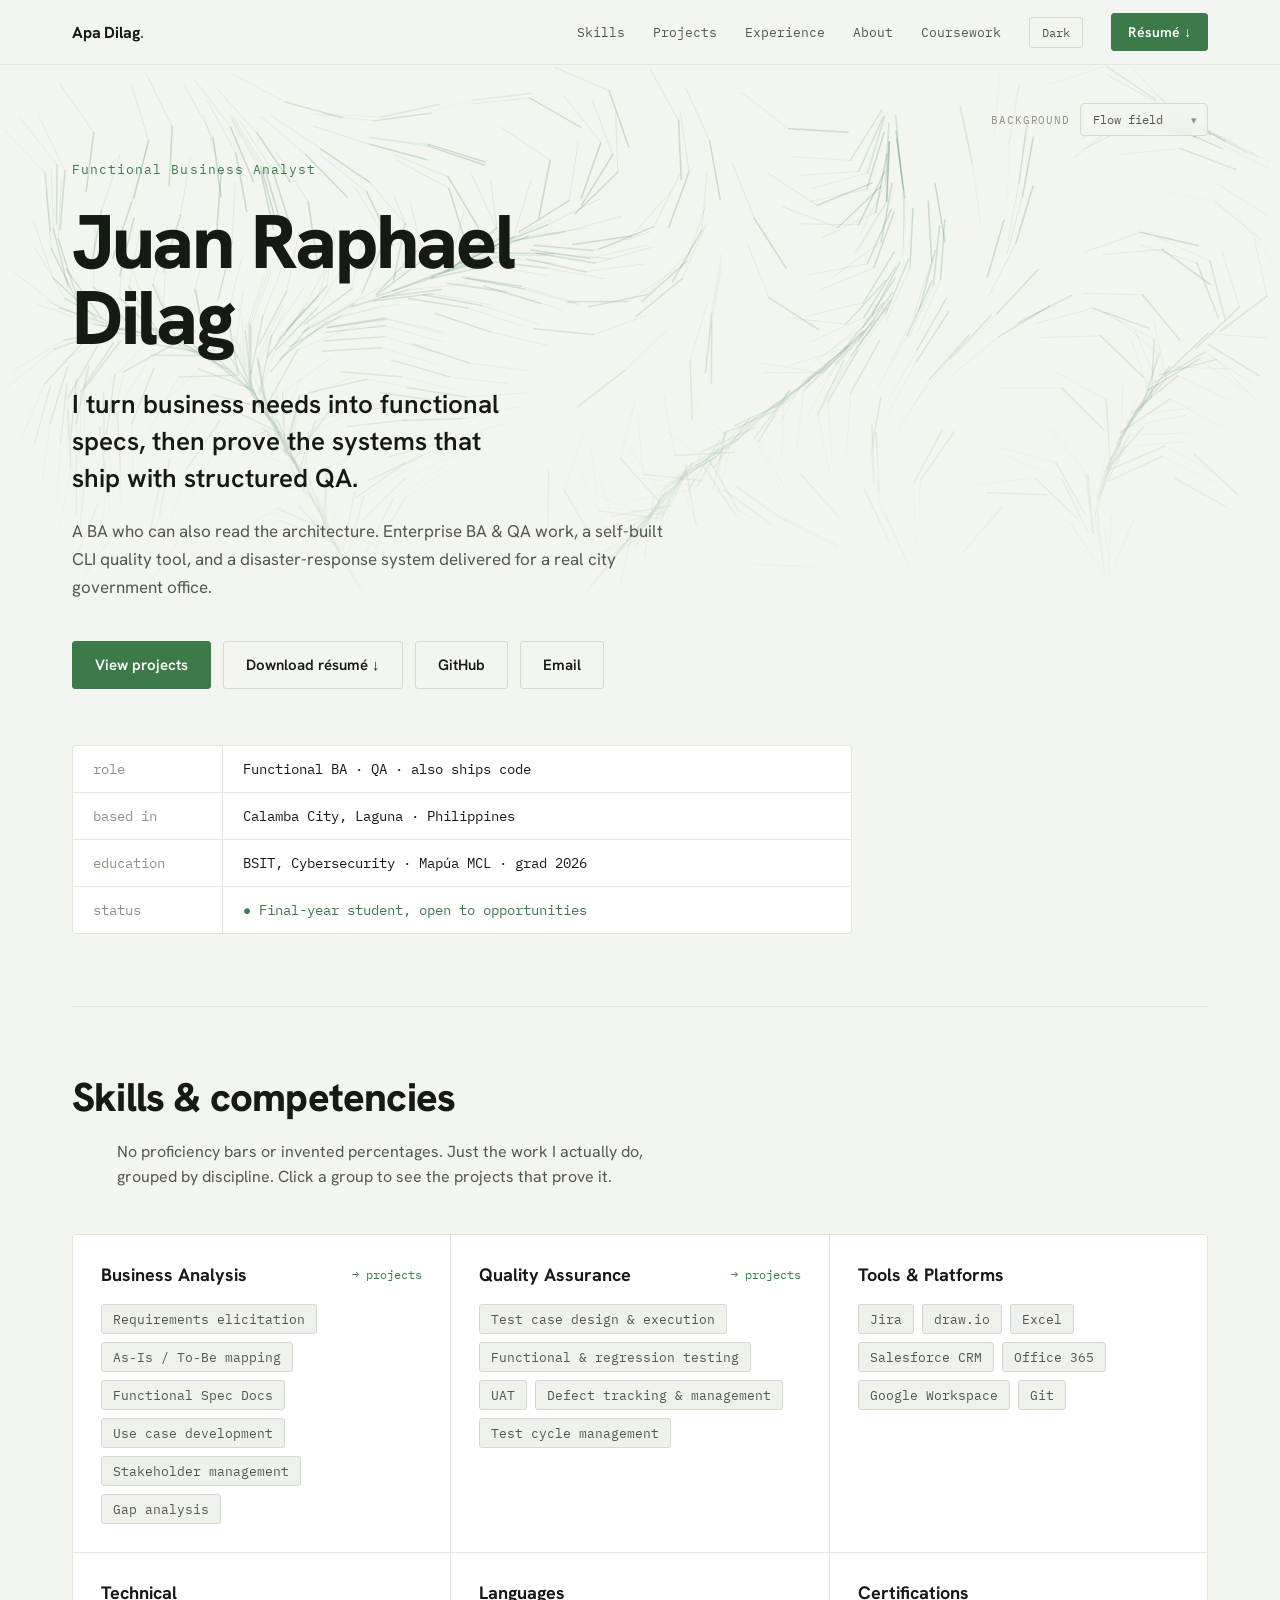
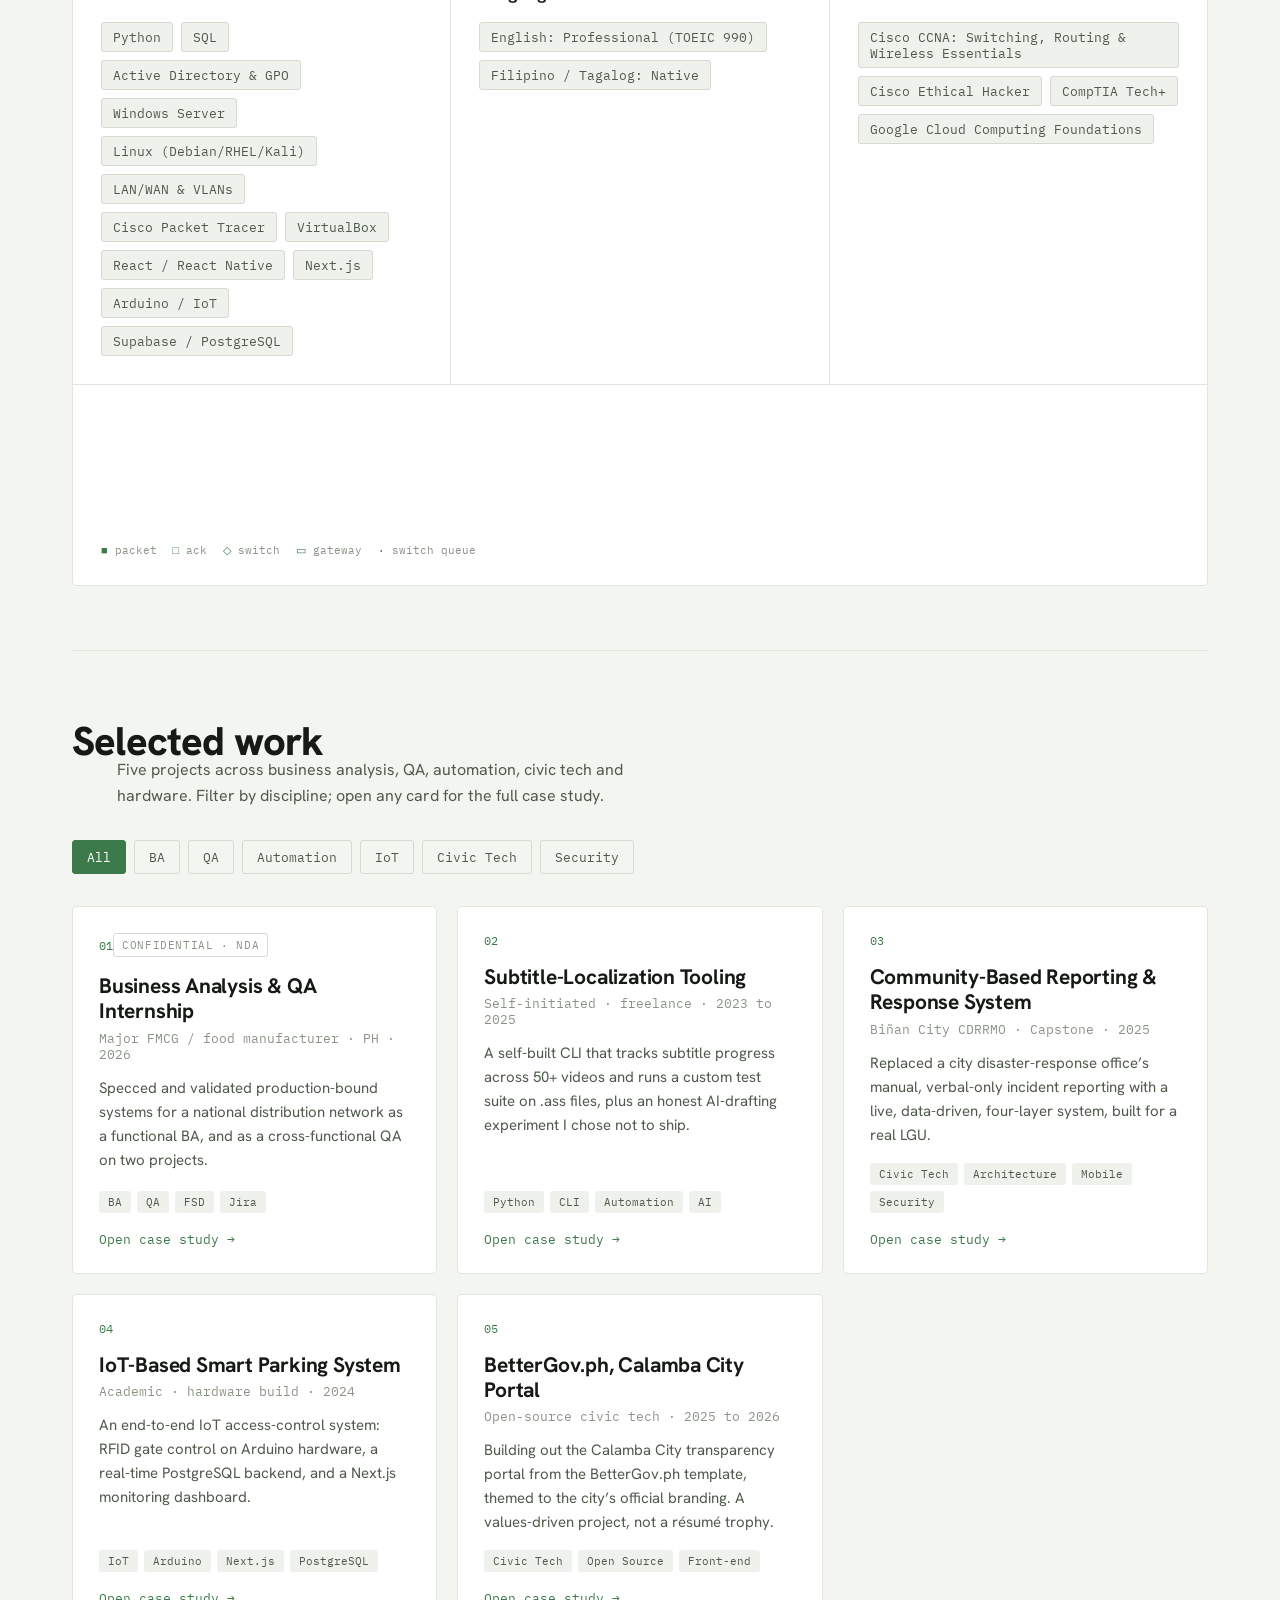
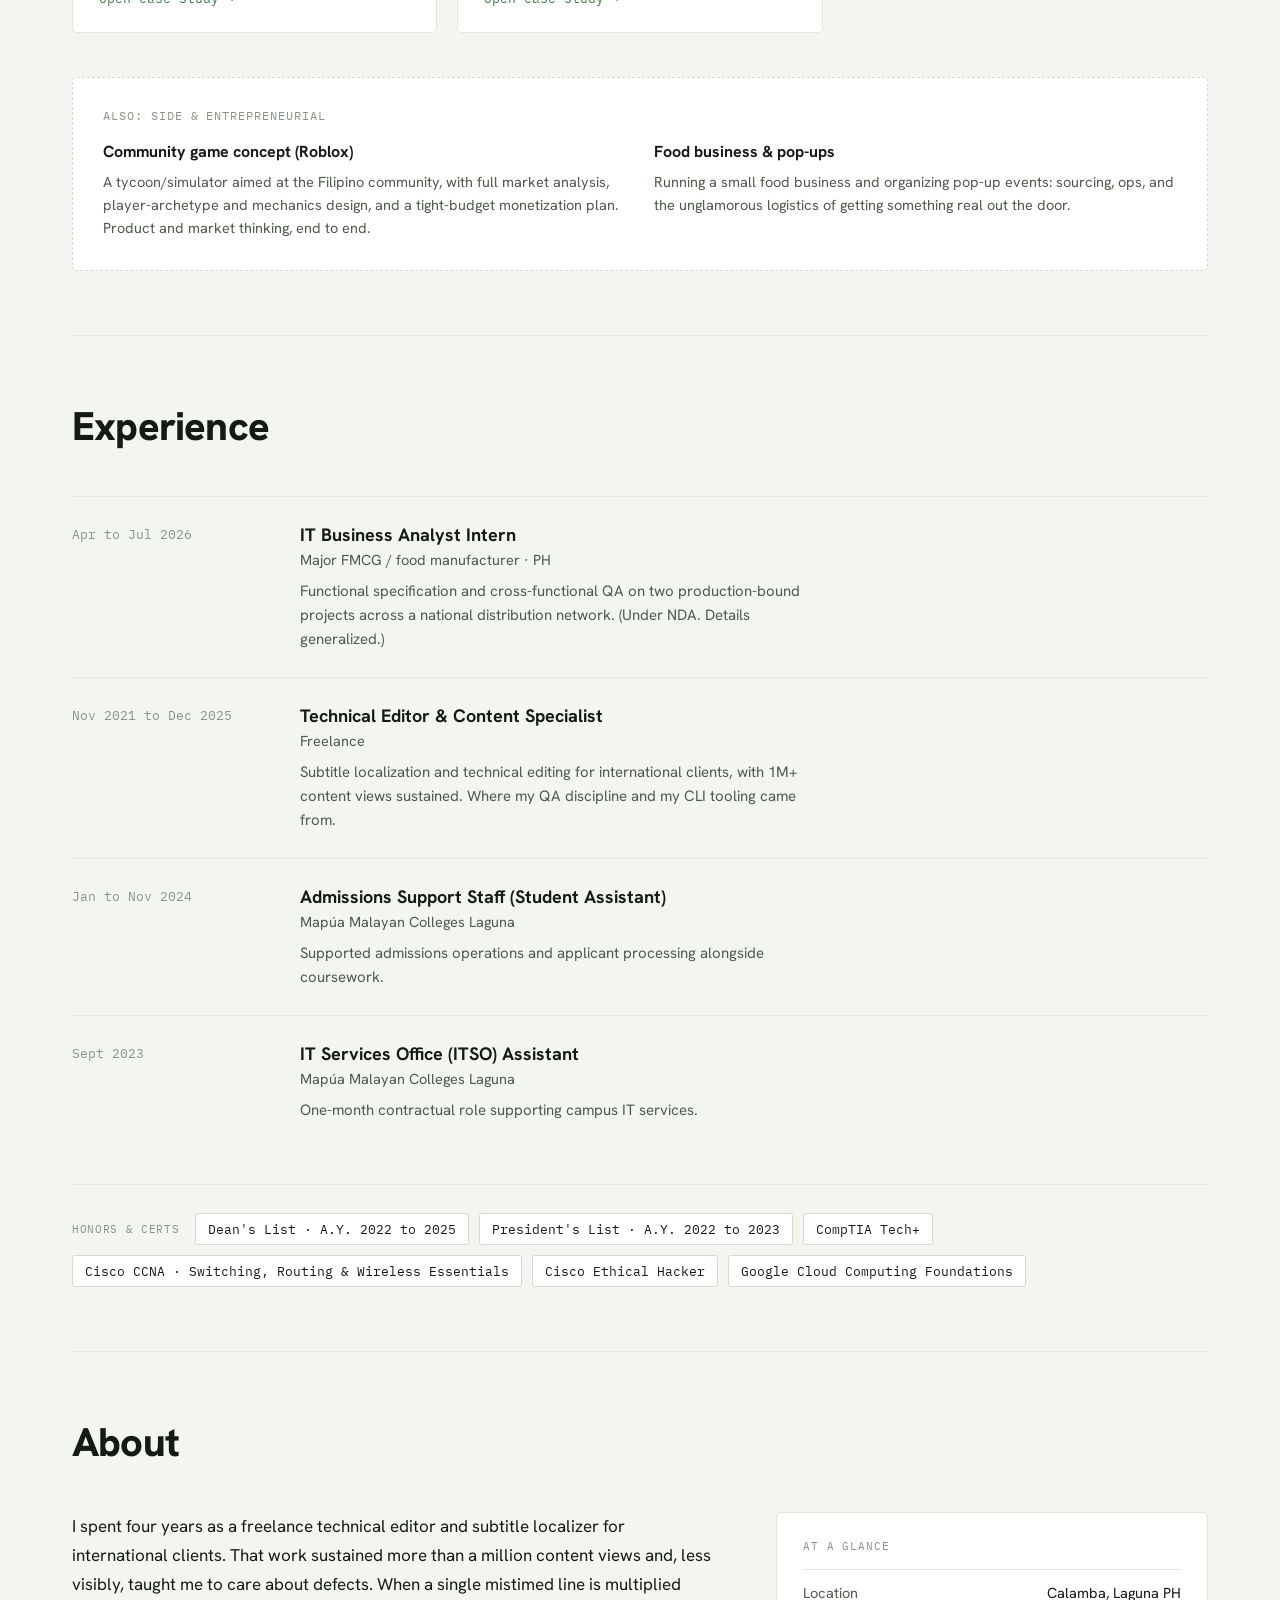
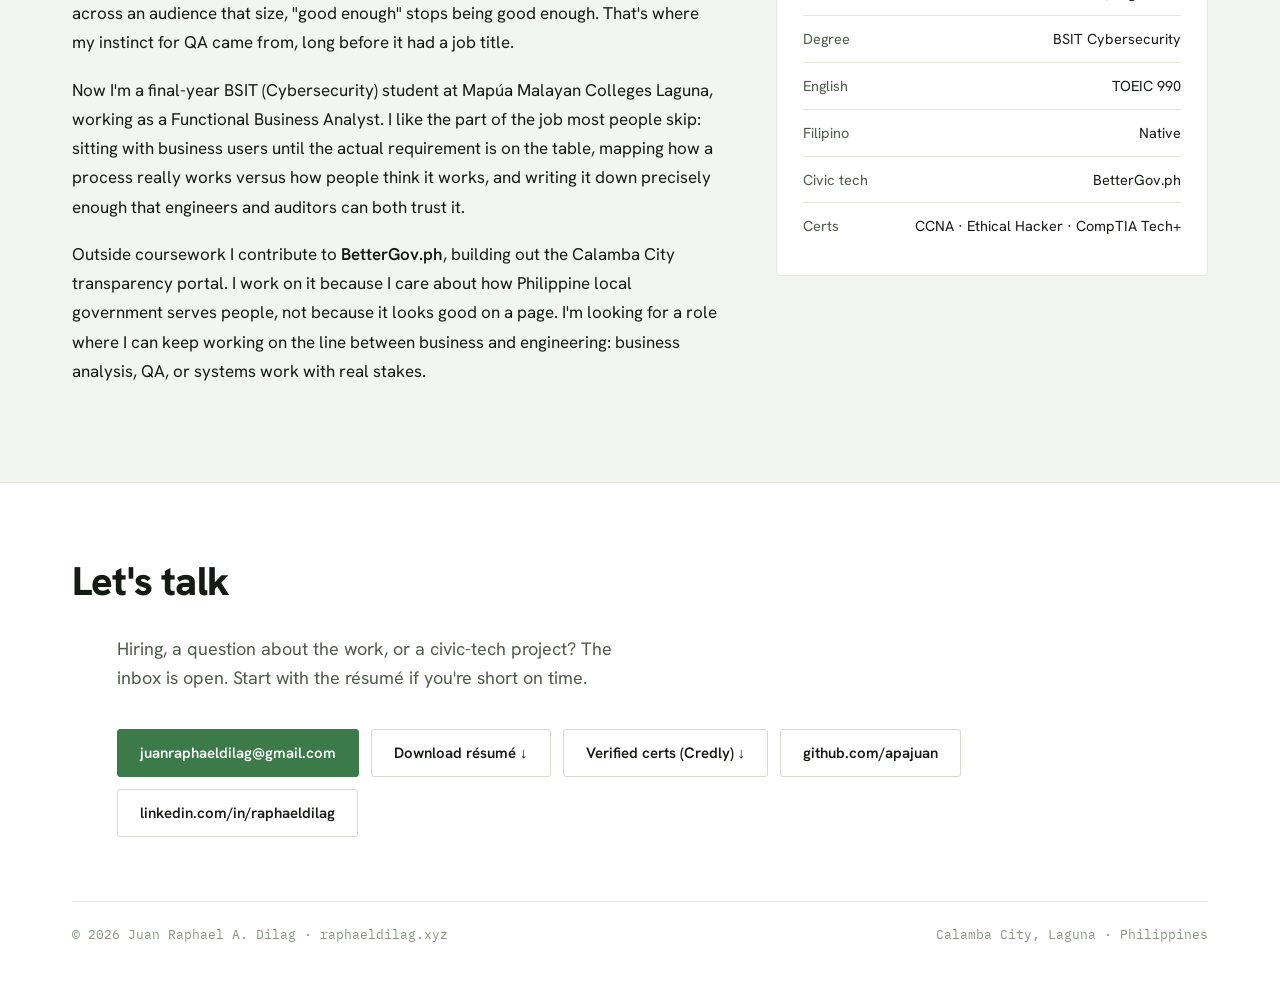
==== commit b1039b46: "adjust copy" ====
--- a/index.html
+++ b/index.html
@@ -90,7 +90,6 @@
     <!-- ============ SKILLS ============ -->
     <section id="skills" class="section">
       <div class="section-head">
-        <span class="section-num">01</span>
         <h2>Skills &amp; competencies</h2>
       </div>
       <p class="section-lead">No proficiency bars or invented percentages. Just the work I actually do, grouped by discipline. Click a group to see the projects that prove it.</p>
@@ -144,7 +143,6 @@
     <!-- ============ PROJECTS ============ -->
     <section id="projects" class="section">
       <div class="section-head" style="margin-bottom:18px;">
-        <span class="section-num">02</span>
         <h2>Selected work</h2>
       </div>
       <p class="section-lead" style="margin-bottom:32px;">Five projects across business analysis, QA, automation, civic tech and hardware. Filter by discipline; open any card for the full case study.</p>
@@ -233,7 +231,7 @@
 
     <!-- ============ EXPERIENCE ============ -->
     <section id="experience" class="section">
-      <div class="section-head"><span class="section-num">03</span><h2>Experience</h2></div>
+      <div class="section-head"><h2>Experience</h2></div>
       <ol class="exp-list">
         <li class="exp-item">
           <div class="exp-period">Apr to Jul 2026</div>
@@ -281,7 +279,7 @@
 
     <!-- ============ ABOUT ============ -->
     <section id="about" class="section">
-      <div class="section-head"><span class="section-num">04</span><h2>About</h2></div>
+      <div class="section-head"><h2>About</h2></div>
       <div class="about-grid">
         <div class="about-body">
           <p>I spent four years as a freelance technical editor and subtitle localizer for international clients. That work sustained more than a million content views and, less visibly, taught me to care about defects. When a single mistimed line is multiplied across an audience that size, "good enough" stops being good enough. That's where my instinct for QA came from, long before it had a job title.</p>
@@ -307,7 +305,7 @@
   <!-- ============ CONTACT / FOOTER ============ -->
   <footer id="contact" class="site">
     <div class="inner">
-      <div class="section-head" style="margin-bottom:28px;"><span class="section-num">05</span><h2>Let's talk</h2></div>
+      <div class="section-head" style="margin-bottom:28px;"><h2>Let's talk</h2></div>
       <p class="lead">Hiring, a question about the work, or a civic-tech project? The inbox is open. Start with the résumé if you're short on time.</p>
       <div class="contact-row">
         <a href="mailto:juanraphaeldilag@gmail.com" class="btn btn-primary btn-md">juanraphaeldilag@gmail.com</a>
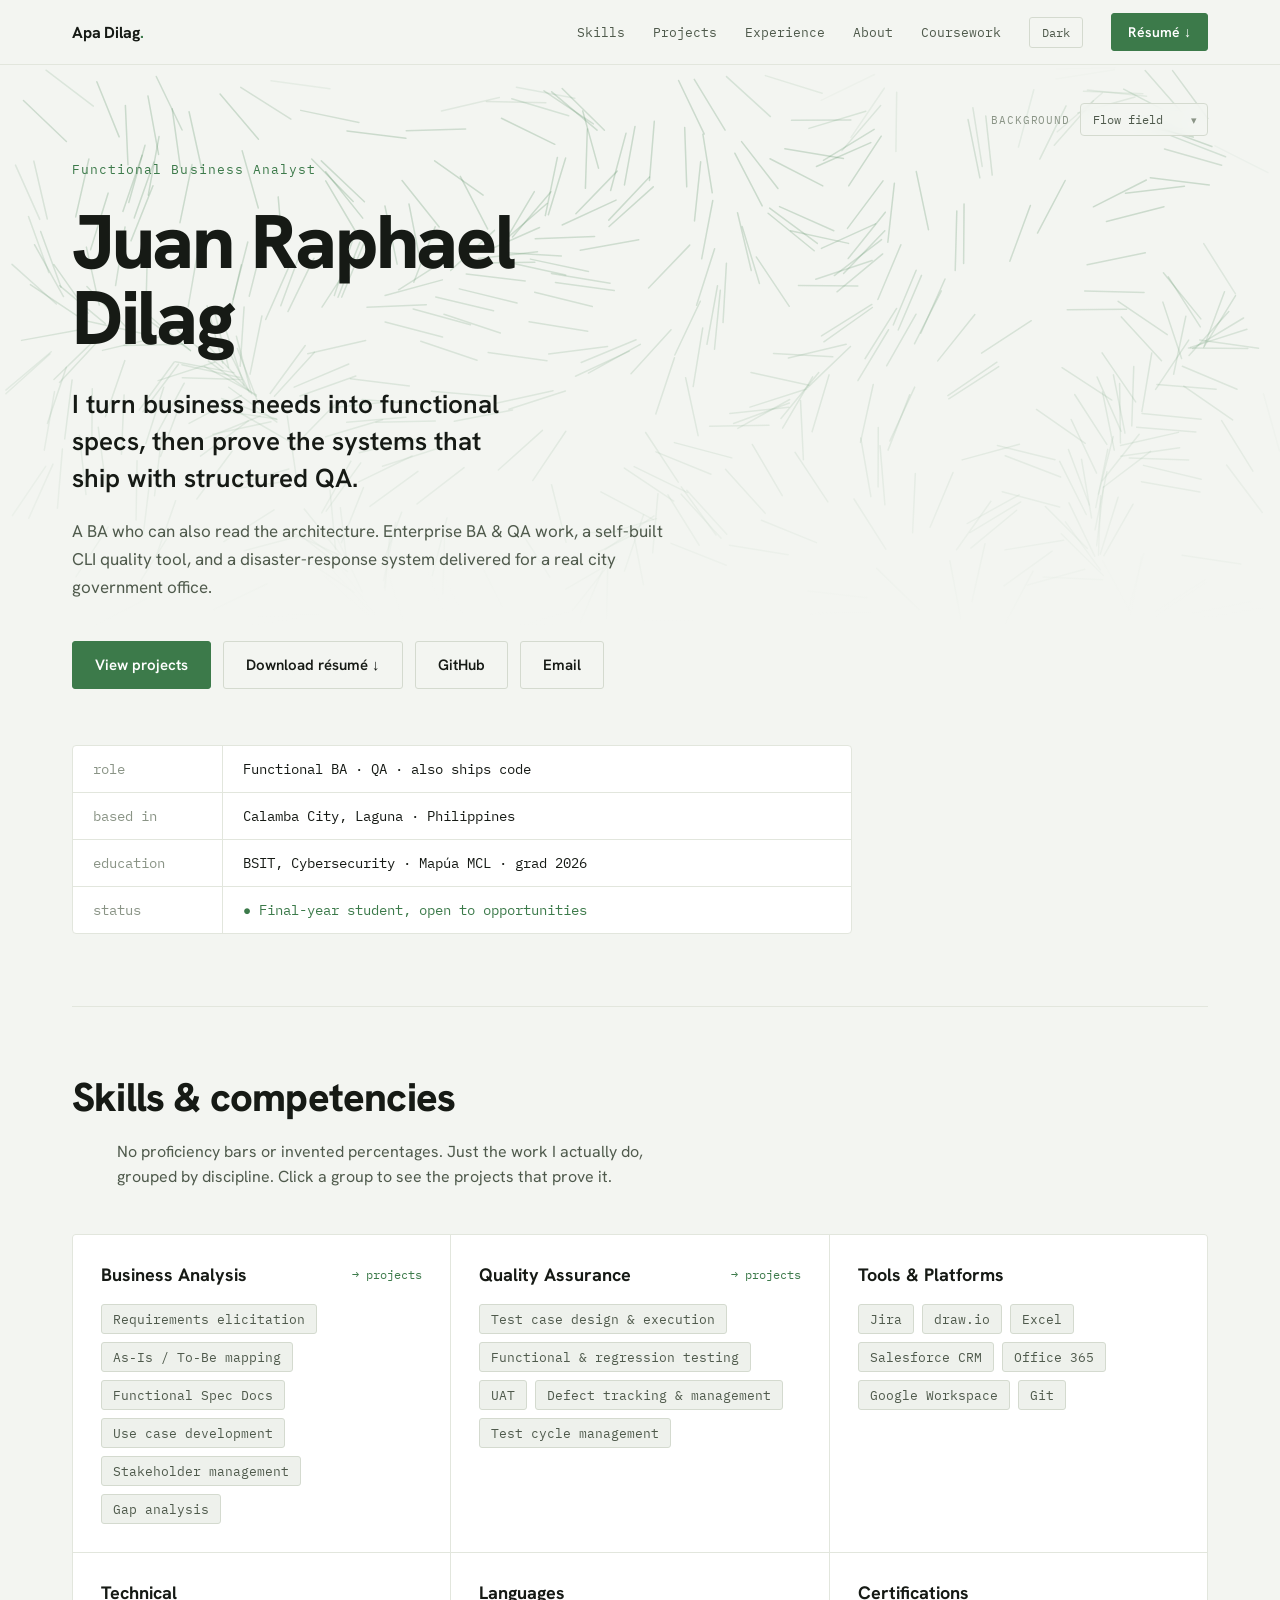
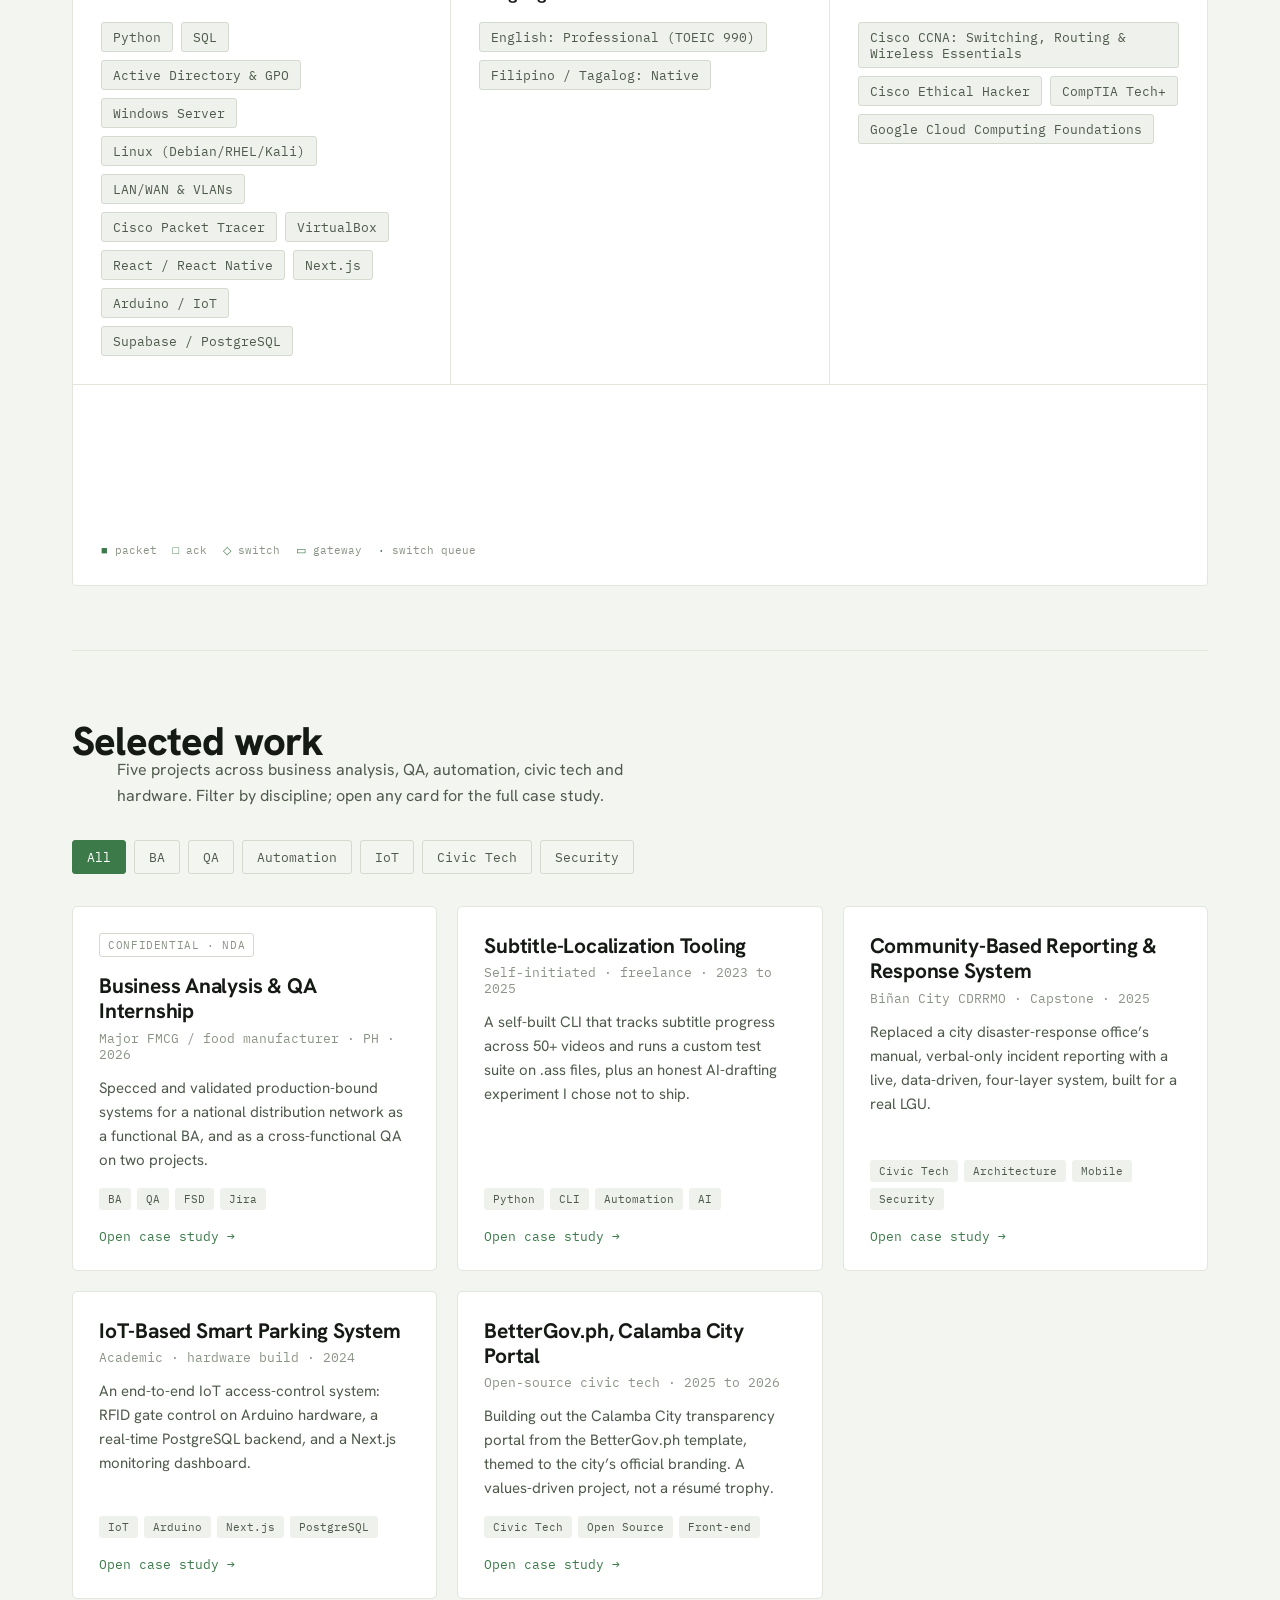
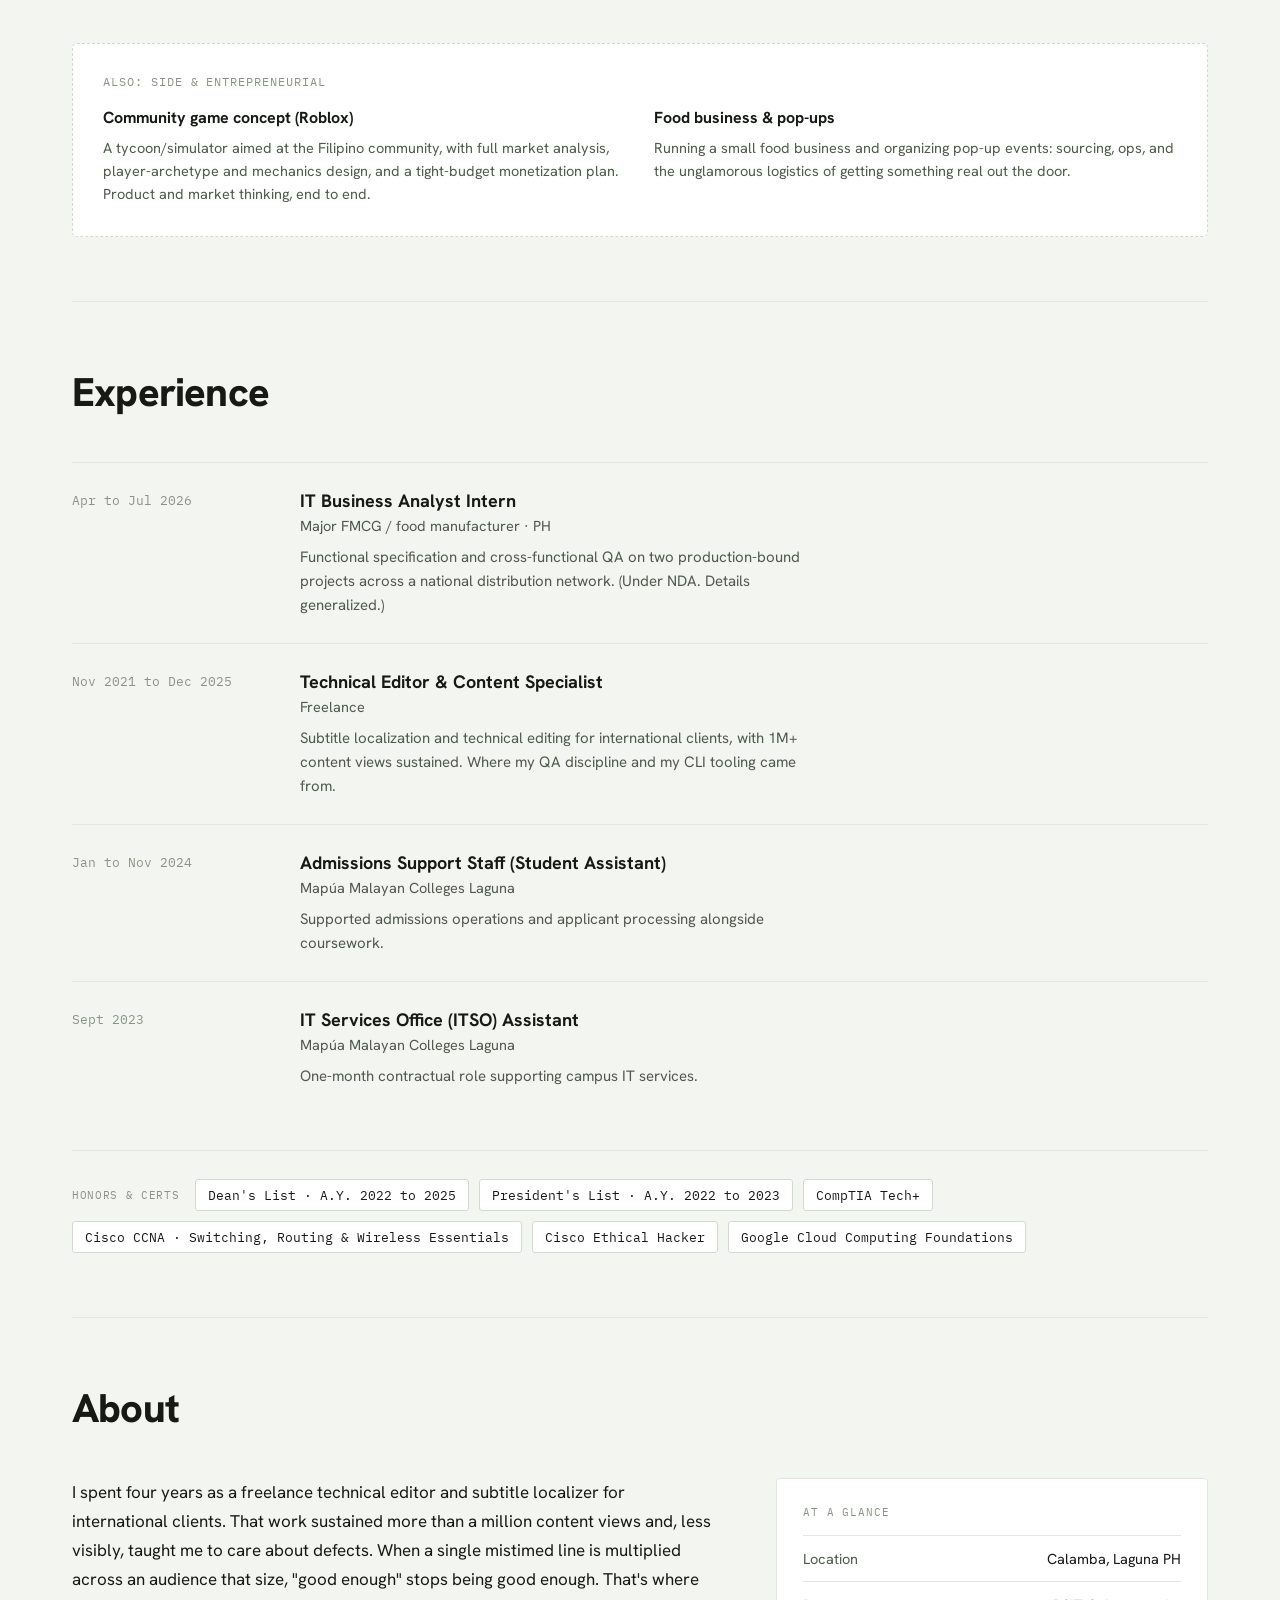
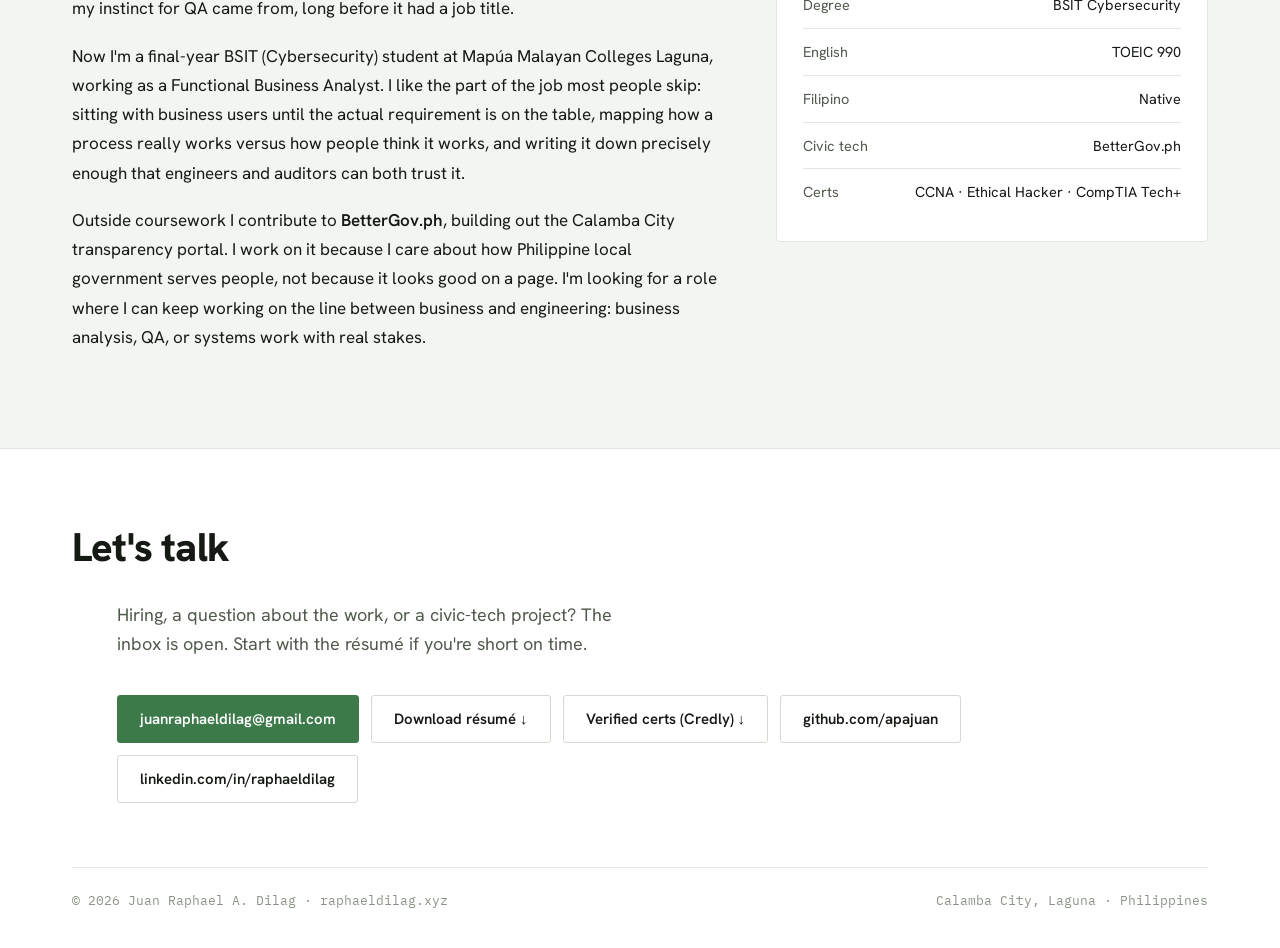
==== commit 4f3ef3b9: "adjust more copies" ====
--- a/index.html
+++ b/index.html
@@ -159,7 +159,7 @@
 
       <div class="cards" data-cards>
         <button class="card" data-id="fmcg" data-tags="BA,QA,Requirements,FSD,Process Mapping,Jira,draw.io,Excel,UAT,Defect Management" aria-label="Open case study: Business Analysis & QA Internship">
-          <div class="top"><span class="num">01</span><span class="nda-badge">Confidential · NDA</span></div>
+          <div class="top"><span class="nda-badge">Confidential · NDA</span></div>
           <div class="body">
             <h3>Business Analysis &amp; QA Internship</h3>
             <div class="org">Major FMCG / food manufacturer · PH · 2026</div>
@@ -170,7 +170,6 @@
         </button>
 
         <button class="card" data-id="subtitle" data-tags="Automation,QA/Validation,Python,CLI,Google Speech-to-Text,AI tooling,Process Improvement" aria-label="Open case study: Subtitle-Localization Tooling">
-          <div class="top"><span class="num">02</span></div>
           <div class="body">
             <h3>Subtitle-Localization Tooling</h3>
             <div class="org">Self-initiated · freelance · 2023 to 2025</div>
@@ -181,7 +180,6 @@
         </button>
 
         <button class="card" data-id="capstone" data-tags="BA,System Architecture,Mobile,Web Portal,AES-256/RBAC/MFA,Agile/Scrum,Civic Tech,Security" aria-label="Open case study: Community-Based Reporting & Response System">
-          <div class="top"><span class="num">03</span></div>
           <div class="body">
             <h3>Community-Based Reporting &amp; Response System</h3>
             <div class="org">Biñan City CDRRMO · Capstone · 2025</div>
@@ -192,7 +190,6 @@
         </button>
 
         <button class="card" data-id="parking" data-tags="IoT,Arduino,Wemos R1,RFID,Next.js,Supabase,PostgreSQL,Full-stack" aria-label="Open case study: IoT-Based Smart Parking System">
-          <div class="top"><span class="num">04</span></div>
           <div class="body">
             <h3>IoT-Based Smart Parking System</h3>
             <div class="org">Academic · hardware build · 2024</div>
@@ -203,7 +200,6 @@
         </button>
 
         <button class="card" data-id="bettergov" data-tags="Civic Tech,Open Source,Front-end,Public Sector,Philippine LGU" aria-label="Open case study: BetterGov.ph, Calamba City Portal">
-          <div class="top"><span class="num">05</span></div>
           <div class="body">
             <h3>BetterGov.ph, Calamba City Portal</h3>
             <div class="org">Open-source civic tech · 2025 to 2026</div>
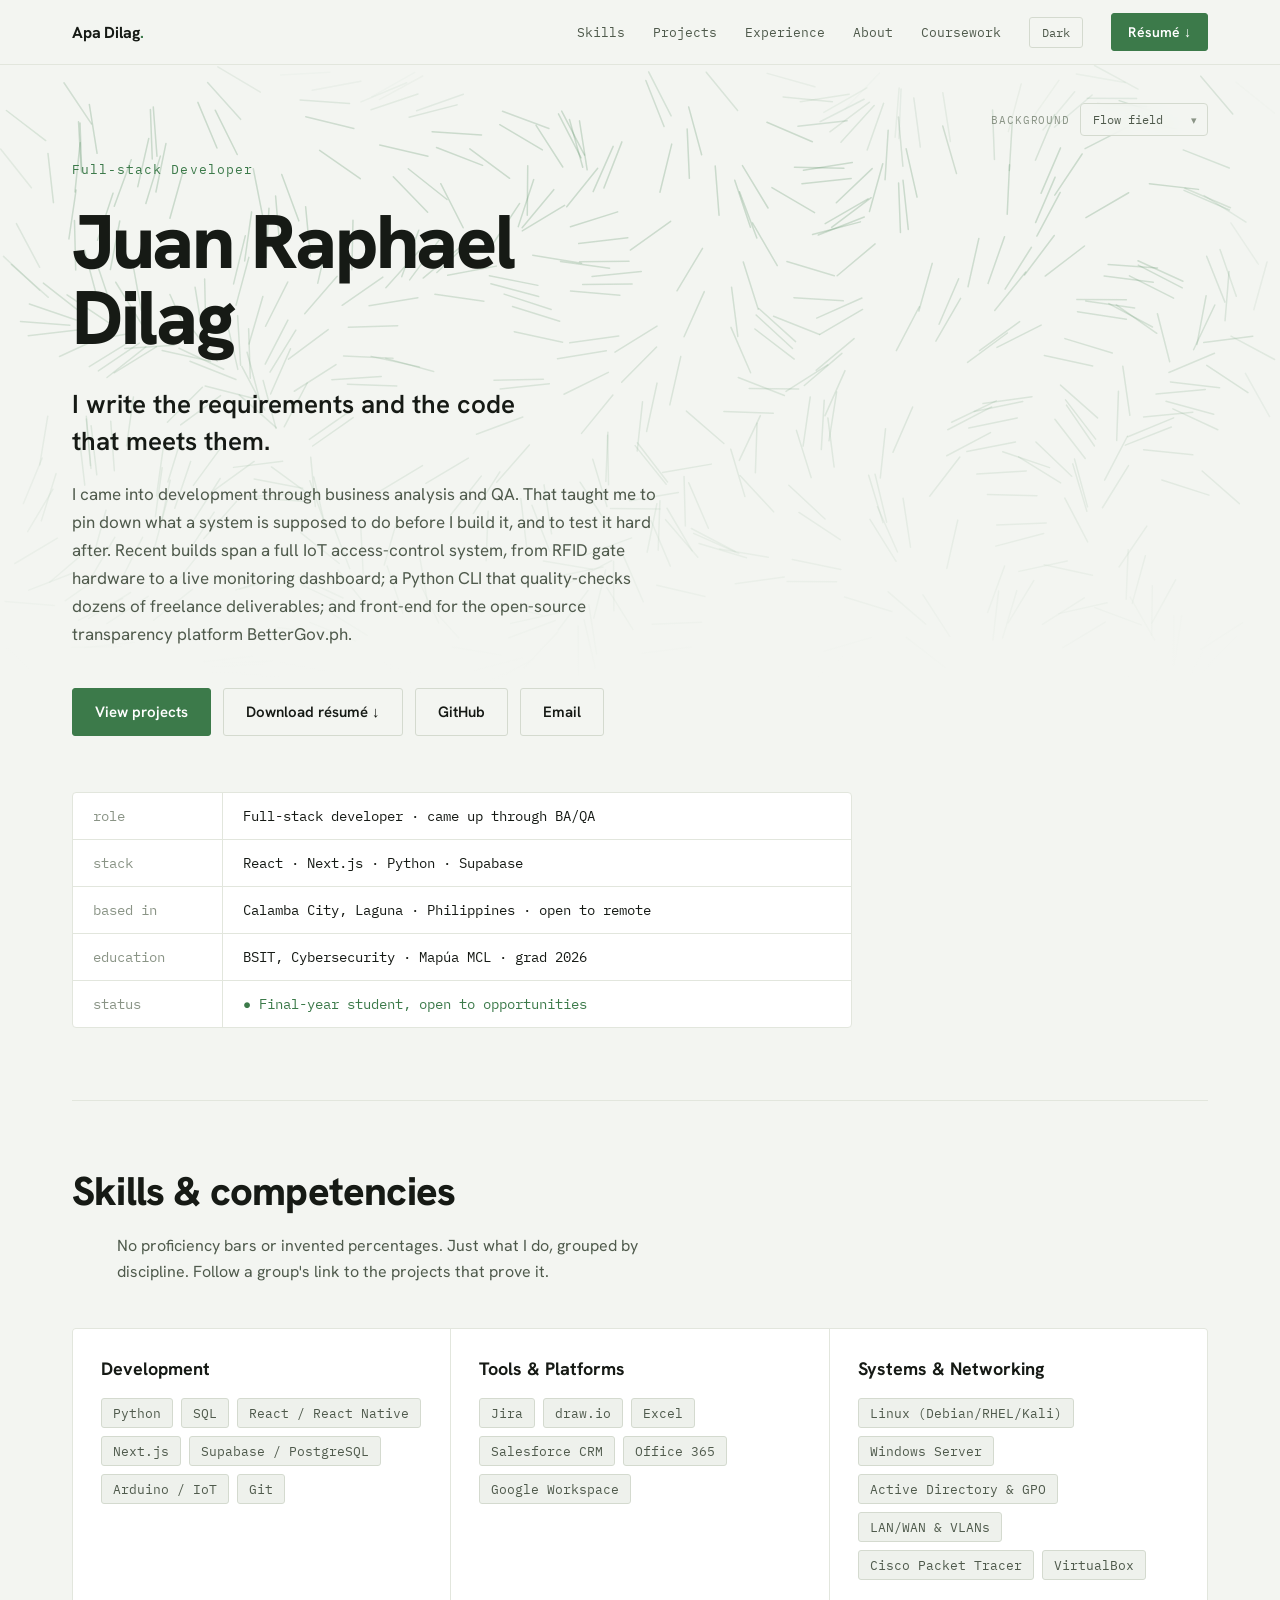
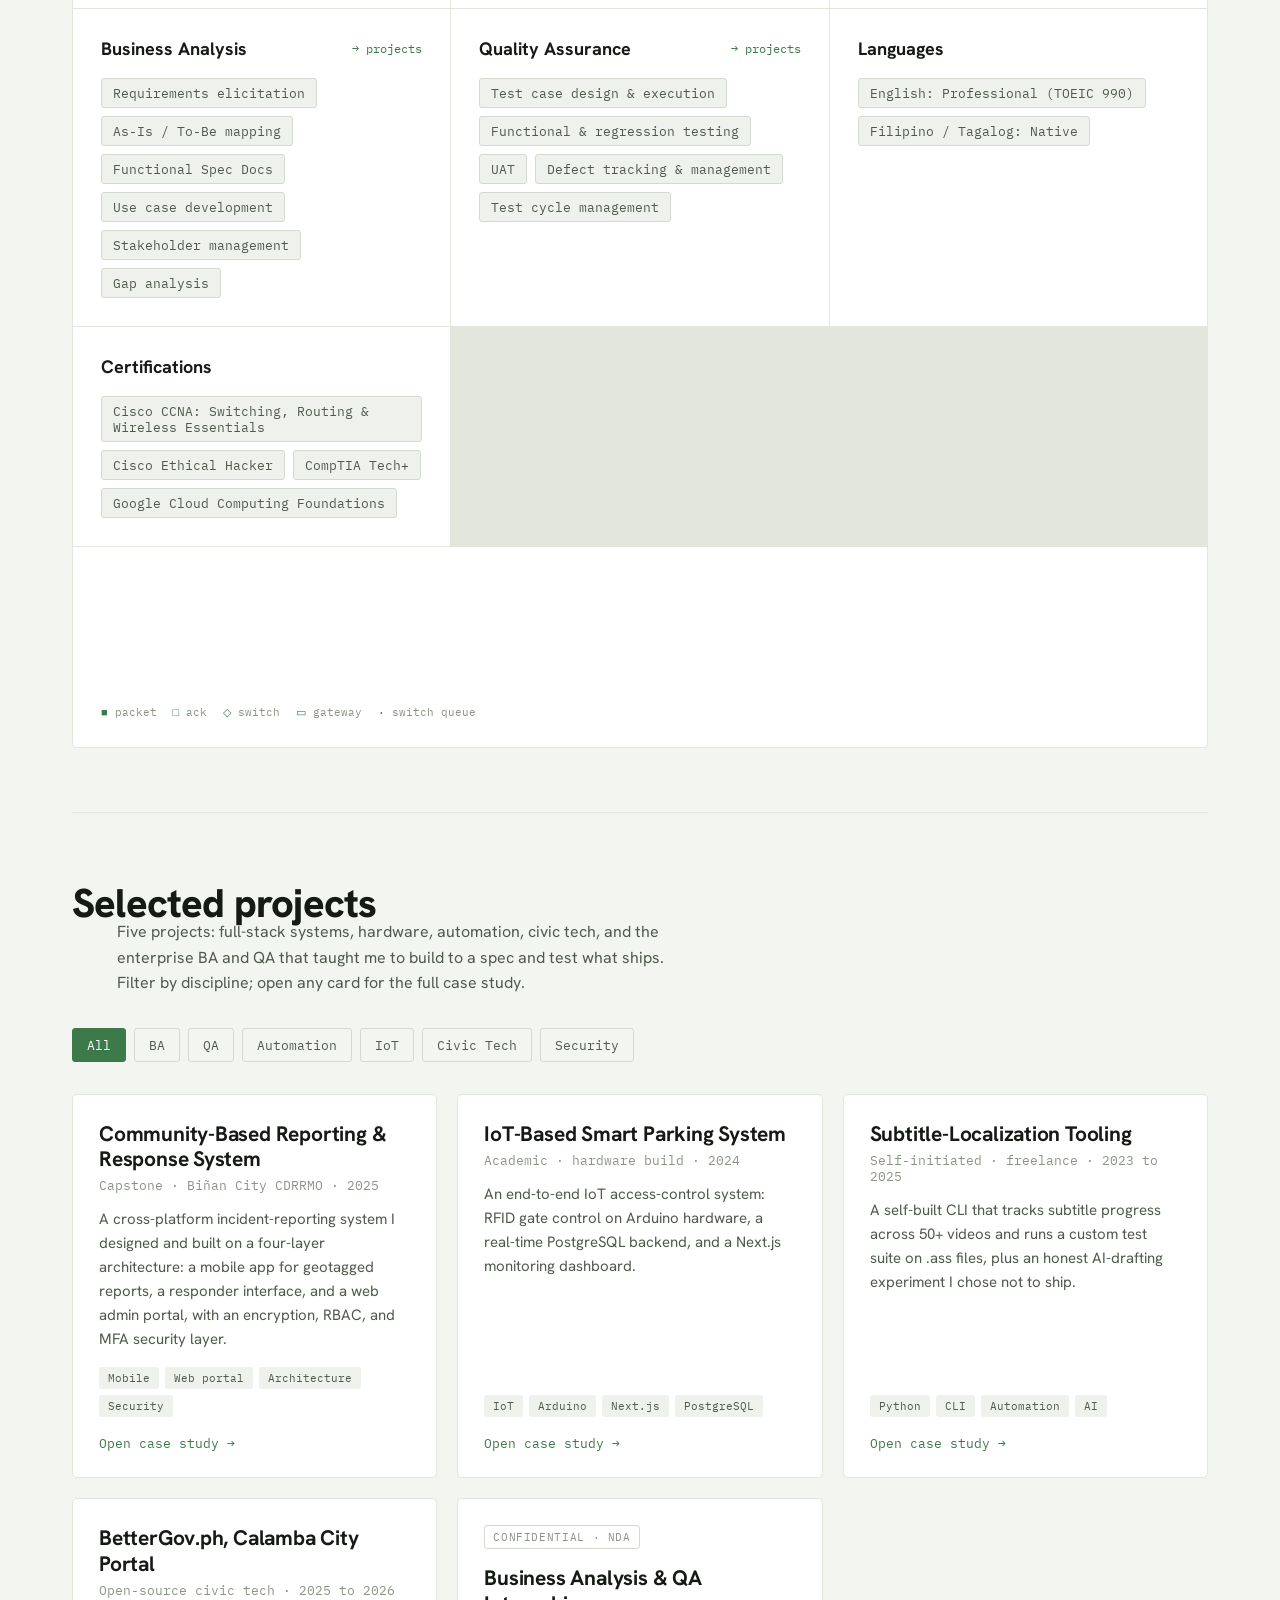
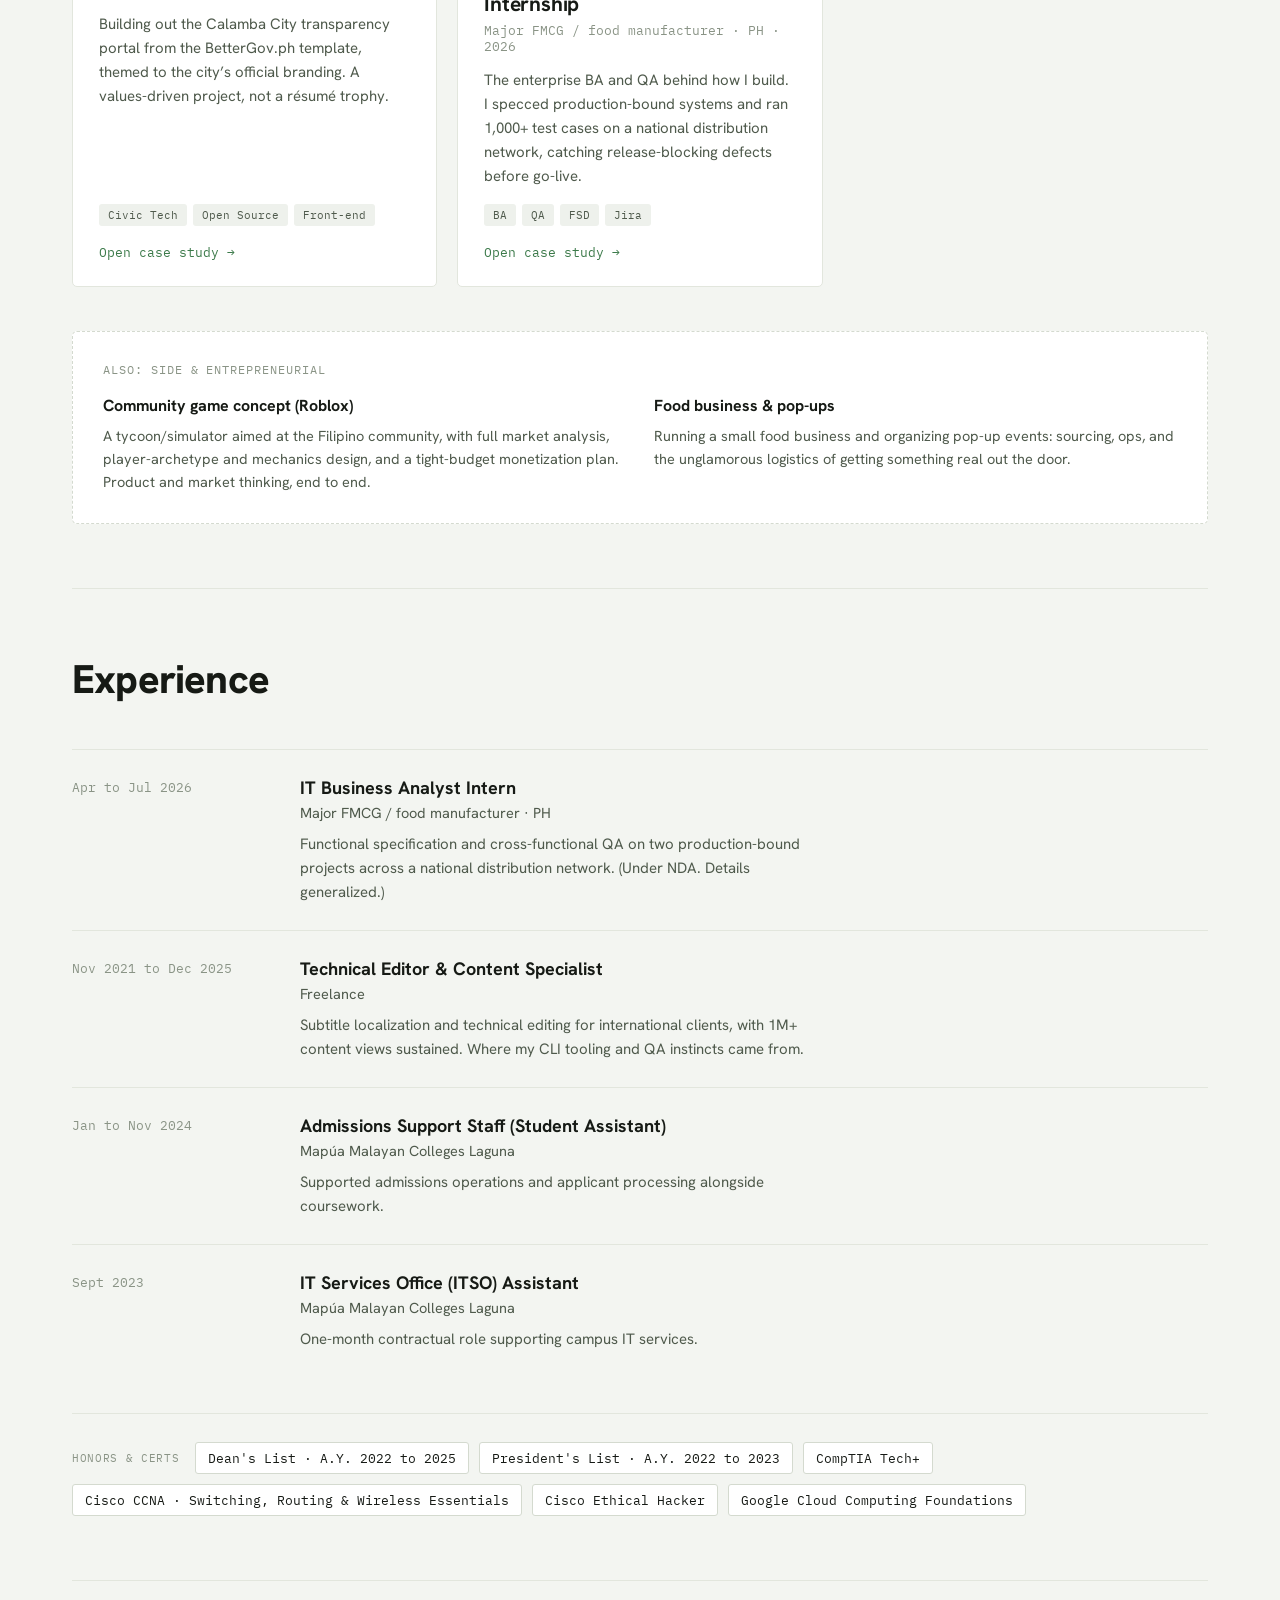
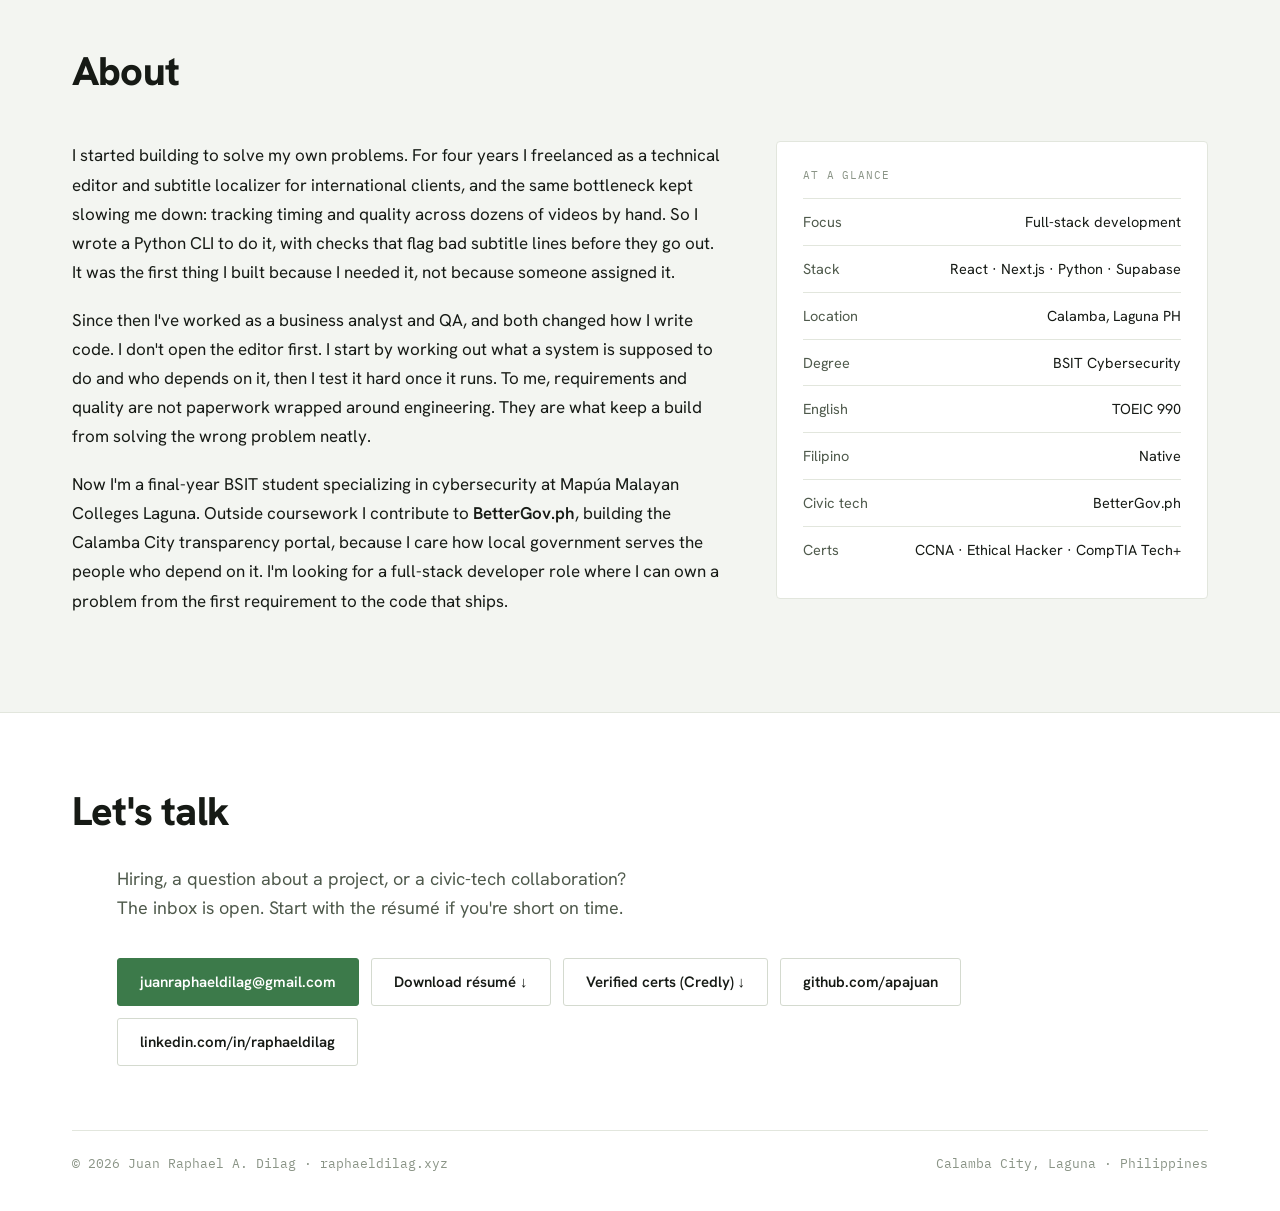
==== commit 8424656d: "adjust positioning" ====
--- a/index.html
+++ b/index.html
@@ -3,19 +3,19 @@
 <head>
   <meta charset="utf-8">
   <meta name="viewport" content="width=device-width, initial-scale=1">
-  <title>Juan Raphael Dilag · Functional Business Analyst</title>
-  <meta name="description" content="Juan Raphael (Apa) Dilag · Functional Business Analyst and QA who also ships code. Enterprise BA/QA work, a self-built CLI quality tool, and a disaster-response system for a real city government office.">
+  <title>Juan Raphael Dilag · Full-stack Developer</title>
+  <meta name="description" content="Juan Raphael (Apa) Dilag · Full-stack developer who came up through business analysis and QA. Full-stack IoT builds, Python tooling, and open-source civic tech, written to a spec and tested.">
   <meta name="author" content="Juan Raphael A. Dilag">
 
   <!-- Open Graph / social -->
   <meta property="og:type" content="website">
-  <meta property="og:title" content="Juan Raphael Dilag · Functional Business Analyst">
-  <meta property="og:description" content="A BA who can also read the architecture. Enterprise BA & QA work, a self-built CLI quality tool, and a disaster-response system delivered for a real city government office.">
+  <meta property="og:title" content="Juan Raphael Dilag · Full-stack Developer">
+  <meta property="og:description" content="A developer who writes the requirements and the code that meets them. Full-stack IoT builds, Python tooling, and open-source civic tech.">
   <meta property="og:url" content="https://raphaeldilag.xyz/">
   <meta property="og:image" content="https://raphaeldilag.xyz/og-image.png">
   <meta name="twitter:card" content="summary_large_image">
-  <meta name="twitter:title" content="Juan Raphael Dilag · Functional Business Analyst">
-  <meta name="twitter:description" content="A BA who can also read the architecture. Enterprise BA & QA work, a self-built CLI quality tool, and a disaster-response system for a real city government office.">
+  <meta name="twitter:title" content="Juan Raphael Dilag · Full-stack Developer">
+  <meta name="twitter:description" content="A developer who writes the requirements and the code that meets them. Full-stack IoT builds, Python tooling, and open-source civic tech.">
   <meta name="twitter:image" content="https://raphaeldilag.xyz/og-image.png">
 
   <link rel="canonical" href="https://raphaeldilag.xyz/">
@@ -66,10 +66,10 @@
       </div>
 
       <div class="hero-inner">
-        <div class="hero-kicker">Functional Business Analyst</div>
+        <div class="hero-kicker">Full-stack Developer</div>
         <h1>Juan Raphael Dilag</h1>
-        <p class="hero-lead">I turn business needs into functional specs, then prove the systems that ship with structured QA.</p>
-        <p class="hero-sub">A BA who can also read the architecture. Enterprise BA &amp; QA work, a self-built CLI quality tool, and a disaster-response system delivered for a real city government office.</p>
+        <p class="hero-lead">I write the requirements and the code that meets them.</p>
+        <p class="hero-sub">I came into development through business analysis and QA. That taught me to pin down what a system is supposed to do before I build it, and to test it hard after. Recent builds span a full IoT access-control system, from RFID gate hardware to a live monitoring dashboard; a Python CLI that quality-checks dozens of freelance deliverables; and front-end for the open-source transparency platform BetterGov.ph.</p>
 
         <div class="hero-cta">
           <a href="#projects" class="btn btn-primary btn-md">View projects</a>
@@ -79,8 +79,9 @@
         </div>
 
         <div class="profile">
-          <div class="row"><div class="k">role</div><div class="v">Functional BA · QA · also ships code</div></div>
-          <div class="row"><div class="k">based in</div><div class="v">Calamba City, Laguna · Philippines</div></div>
+          <div class="row"><div class="k">role</div><div class="v">Full-stack developer · came up through BA/QA</div></div>
+          <div class="row"><div class="k">stack</div><div class="v">React · Next.js · Python · Supabase</div></div>
+          <div class="row"><div class="k">based in</div><div class="v">Calamba City, Laguna · Philippines · open to remote</div></div>
           <div class="row"><div class="k">education</div><div class="v">BSIT, Cybersecurity · Mapúa MCL · grad 2026</div></div>
           <div class="row"><div class="k">status</div><div class="v accent">● Final-year student, open to opportunities</div></div>
         </div>
@@ -92,10 +93,28 @@
       <div class="section-head">
         <h2>Skills &amp; competencies</h2>
       </div>
-      <p class="section-lead">No proficiency bars or invented percentages. Just the work I actually do, grouped by discipline. Click a group to see the projects that prove it.</p>
+      <p class="section-lead">No proficiency bars or invented percentages. Just what I do, grouped by discipline. Follow a group's link to the projects that prove it.</p>
 
       <div class="skills-grid">
         <div class="skill-group">
+          <div class="head"><h3>Development</h3></div>
+          <div class="chips">
+            <span class="chip">Python</span><span class="chip">SQL</span><span class="chip">React / React Native</span><span class="chip">Next.js</span><span class="chip">Supabase / PostgreSQL</span><span class="chip">Arduino / IoT</span><span class="chip">Git</span>
+          </div>
+        </div>
+        <div class="skill-group">
+          <div class="head"><h3>Tools &amp; Platforms</h3></div>
+          <div class="chips">
+            <span class="chip">Jira</span><span class="chip">draw.io</span><span class="chip">Excel</span><span class="chip">Salesforce CRM</span><span class="chip">Office 365</span><span class="chip">Google Workspace</span>
+          </div>
+        </div>
+        <div class="skill-group">
+          <div class="head"><h3>Systems &amp; Networking</h3></div>
+          <div class="chips">
+            <span class="chip">Linux (Debian/RHEL/Kali)</span><span class="chip">Windows Server</span><span class="chip">Active Directory &amp; GPO</span><span class="chip">LAN/WAN &amp; VLANs</span><span class="chip">Cisco Packet Tracer</span><span class="chip">VirtualBox</span>
+          </div>
+        </div>
+        <div class="skill-group">
           <div class="head"><h3>Business Analysis</h3><button class="explore" data-explore="BA">→ projects</button></div>
           <div class="chips">
             <span class="chip">Requirements elicitation</span><span class="chip">As-Is / To-Be mapping</span><span class="chip">Functional Spec Docs</span><span class="chip">Use case development</span><span class="chip">Stakeholder management</span><span class="chip">Gap analysis</span>
@@ -105,18 +124,6 @@
           <div class="head"><h3>Quality Assurance</h3><button class="explore" data-explore="QA">→ projects</button></div>
           <div class="chips">
             <span class="chip">Test case design &amp; execution</span><span class="chip">Functional &amp; regression testing</span><span class="chip">UAT</span><span class="chip">Defect tracking &amp; management</span><span class="chip">Test cycle management</span>
-          </div>
-        </div>
-        <div class="skill-group">
-          <div class="head"><h3>Tools &amp; Platforms</h3></div>
-          <div class="chips">
-            <span class="chip">Jira</span><span class="chip">draw.io</span><span class="chip">Excel</span><span class="chip">Salesforce CRM</span><span class="chip">Office 365</span><span class="chip">Google Workspace</span><span class="chip">Git</span>
-          </div>
-        </div>
-        <div class="skill-group">
-          <div class="head"><h3>Technical</h3></div>
-          <div class="chips">
-            <span class="chip">Python</span><span class="chip">SQL</span><span class="chip">Active Directory &amp; GPO</span><span class="chip">Windows Server</span><span class="chip">Linux (Debian/RHEL/Kali)</span><span class="chip">LAN/WAN &amp; VLANs</span><span class="chip">Cisco Packet Tracer</span><span class="chip">VirtualBox</span><span class="chip">React / React Native</span><span class="chip">Next.js</span><span class="chip">Arduino / IoT</span><span class="chip">Supabase / PostgreSQL</span>
           </div>
         </div>
         <div class="skill-group">
@@ -143,9 +150,9 @@
     <!-- ============ PROJECTS ============ -->
     <section id="projects" class="section">
       <div class="section-head" style="margin-bottom:18px;">
-        <h2>Selected work</h2>
-      </div>
-      <p class="section-lead" style="margin-bottom:32px;">Five projects across business analysis, QA, automation, civic tech and hardware. Filter by discipline; open any card for the full case study.</p>
+        <h2>Selected projects</h2>
+      </div>
+      <p class="section-lead" style="margin-bottom:32px;">Five projects: full-stack systems, hardware, automation, civic tech, and the enterprise BA and QA that taught me to build to a spec and test what ships. Filter by discipline; open any card for the full case study.</p>
 
       <div class="filter-row" role="group" aria-label="Filter projects by tag" data-filter-row>
         <button class="filter-btn" data-filter="All" aria-pressed="true">All</button>
@@ -158,14 +165,23 @@
       </div>
 
       <div class="cards" data-cards>
-        <button class="card" data-id="fmcg" data-tags="BA,QA,Requirements,FSD,Process Mapping,Jira,draw.io,Excel,UAT,Defect Management" aria-label="Open case study: Business Analysis & QA Internship">
-          <div class="top"><span class="nda-badge">Confidential · NDA</span></div>
-          <div class="body">
-            <h3>Business Analysis &amp; QA Internship</h3>
-            <div class="org">Major FMCG / food manufacturer · PH · 2026</div>
-            <p class="blurb">Specced and validated production-bound systems for a national distribution network as a functional BA, and as a cross-functional QA on two projects.</p>
-          </div>
-          <div class="card-tags"><span class="card-tag">BA</span><span class="card-tag">QA</span><span class="card-tag">FSD</span><span class="card-tag">Jira</span></div>
+        <button class="card" data-id="capstone" data-tags="BA,System Architecture,Mobile,Web Portal,AES-256/RBAC/MFA,Agile/Scrum,Civic Tech,Security" aria-label="Open case study: Community-Based Reporting & Response System">
+          <div class="body">
+            <h3>Community-Based Reporting &amp; Response System</h3>
+            <div class="org">Capstone · Biñan City CDRRMO · 2025</div>
+            <p class="blurb">A cross-platform incident-reporting system I designed and built on a four-layer architecture: a mobile app for geotagged reports, a responder interface, and a web admin portal, with an encryption, RBAC, and MFA security layer.</p>
+          </div>
+          <div class="card-tags"><span class="card-tag">Mobile</span><span class="card-tag">Web portal</span><span class="card-tag">Architecture</span><span class="card-tag">Security</span></div>
+          <div class="open">Open case study →</div>
+        </button>
+
+        <button class="card" data-id="parking" data-tags="IoT,Arduino,Wemos R1,RFID,Next.js,Supabase,PostgreSQL,Full-stack" aria-label="Open case study: IoT-Based Smart Parking System">
+          <div class="body">
+            <h3>IoT-Based Smart Parking System</h3>
+            <div class="org">Academic · hardware build · 2024</div>
+            <p class="blurb">An end-to-end IoT access-control system: RFID gate control on Arduino hardware, a real-time PostgreSQL backend, and a Next.js monitoring dashboard.</p>
+          </div>
+          <div class="card-tags"><span class="card-tag">IoT</span><span class="card-tag">Arduino</span><span class="card-tag">Next.js</span><span class="card-tag">PostgreSQL</span></div>
           <div class="open">Open case study →</div>
         </button>
 
@@ -179,26 +195,6 @@
           <div class="open">Open case study →</div>
         </button>
 
-        <button class="card" data-id="capstone" data-tags="BA,System Architecture,Mobile,Web Portal,AES-256/RBAC/MFA,Agile/Scrum,Civic Tech,Security" aria-label="Open case study: Community-Based Reporting & Response System">
-          <div class="body">
-            <h3>Community-Based Reporting &amp; Response System</h3>
-            <div class="org">Biñan City CDRRMO · Capstone · 2025</div>
-            <p class="blurb">Replaced a city disaster-response office’s manual, verbal-only incident reporting with a live, data-driven, four-layer system, built for a real LGU.</p>
-          </div>
-          <div class="card-tags"><span class="card-tag">Civic Tech</span><span class="card-tag">Architecture</span><span class="card-tag">Mobile</span><span class="card-tag">Security</span></div>
-          <div class="open">Open case study →</div>
-        </button>
-
-        <button class="card" data-id="parking" data-tags="IoT,Arduino,Wemos R1,RFID,Next.js,Supabase,PostgreSQL,Full-stack" aria-label="Open case study: IoT-Based Smart Parking System">
-          <div class="body">
-            <h3>IoT-Based Smart Parking System</h3>
-            <div class="org">Academic · hardware build · 2024</div>
-            <p class="blurb">An end-to-end IoT access-control system: RFID gate control on Arduino hardware, a real-time PostgreSQL backend, and a Next.js monitoring dashboard.</p>
-          </div>
-          <div class="card-tags"><span class="card-tag">IoT</span><span class="card-tag">Arduino</span><span class="card-tag">Next.js</span><span class="card-tag">PostgreSQL</span></div>
-          <div class="open">Open case study →</div>
-        </button>
-
         <button class="card" data-id="bettergov" data-tags="Civic Tech,Open Source,Front-end,Public Sector,Philippine LGU" aria-label="Open case study: BetterGov.ph, Calamba City Portal">
           <div class="body">
             <h3>BetterGov.ph, Calamba City Portal</h3>
@@ -206,6 +202,17 @@
             <p class="blurb">Building out the Calamba City transparency portal from the BetterGov.ph template, themed to the city’s official branding. A values-driven project, not a résumé trophy.</p>
           </div>
           <div class="card-tags"><span class="card-tag">Civic Tech</span><span class="card-tag">Open Source</span><span class="card-tag">Front-end</span></div>
+          <div class="open">Open case study →</div>
+        </button>
+
+        <button class="card" data-id="fmcg" data-tags="BA,QA,Requirements,FSD,Process Mapping,Jira,draw.io,Excel,UAT,Defect Management" aria-label="Open case study: Business Analysis & QA Internship">
+          <div class="top"><span class="nda-badge">Confidential · NDA</span></div>
+          <div class="body">
+            <h3>Business Analysis &amp; QA Internship</h3>
+            <div class="org">Major FMCG / food manufacturer · PH · 2026</div>
+            <p class="blurb">The enterprise BA and QA behind how I build. I specced production-bound systems and ran 1,000+ test cases on a national distribution network, catching release-blocking defects before go-live.</p>
+          </div>
+          <div class="card-tags"><span class="card-tag">BA</span><span class="card-tag">QA</span><span class="card-tag">FSD</span><span class="card-tag">Jira</span></div>
           <div class="open">Open case study →</div>
         </button>
       </div>
@@ -242,7 +249,7 @@
           <div>
             <h3>Technical Editor &amp; Content Specialist</h3>
             <div class="exp-org">Freelance</div>
-            <p class="exp-note">Subtitle localization and technical editing for international clients, with 1M+ content views sustained. Where my QA discipline and my CLI tooling came from.</p>
+            <p class="exp-note">Subtitle localization and technical editing for international clients, with 1M+ content views sustained. Where my CLI tooling and QA instincts came from.</p>
           </div>
         </li>
         <li class="exp-item">
@@ -278,13 +285,15 @@
       <div class="section-head"><h2>About</h2></div>
       <div class="about-grid">
         <div class="about-body">
-          <p>I spent four years as a freelance technical editor and subtitle localizer for international clients. That work sustained more than a million content views and, less visibly, taught me to care about defects. When a single mistimed line is multiplied across an audience that size, "good enough" stops being good enough. That's where my instinct for QA came from, long before it had a job title.</p>
-          <p>Now I'm a final-year BSIT (Cybersecurity) student at Mapúa Malayan Colleges Laguna, working as a Functional Business Analyst. I like the part of the job most people skip: sitting with business users until the actual requirement is on the table, mapping how a process really works versus how people think it works, and writing it down precisely enough that engineers and auditors can both trust it.</p>
-          <p>Outside coursework I contribute to <strong>BetterGov.ph</strong>, building out the Calamba City transparency portal. I work on it because I care about how Philippine local government serves people, not because it looks good on a page. I'm looking for a role where I can keep working on the line between business and engineering: business analysis, QA, or systems work with real stakes.</p>
+          <p>I started building to solve my own problems. For four years I freelanced as a technical editor and subtitle localizer for international clients, and the same bottleneck kept slowing me down: tracking timing and quality across dozens of videos by hand. So I wrote a Python CLI to do it, with checks that flag bad subtitle lines before they go out. It was the first thing I built because I needed it, not because someone assigned it.</p>
+          <p>Since then I've worked as a business analyst and QA, and both changed how I write code. I don't open the editor first. I start by working out what a system is supposed to do and who depends on it, then I test it hard once it runs. To me, requirements and quality are not paperwork wrapped around engineering. They are what keep a build from solving the wrong problem neatly.</p>
+          <p>Now I'm a final-year BSIT student specializing in cybersecurity at Mapúa Malayan Colleges Laguna. Outside coursework I contribute to <strong>BetterGov.ph</strong>, building the Calamba City transparency portal, because I care how local government serves the people who depend on it. I'm looking for a full-stack developer role where I can own a problem from the first requirement to the code that ships.</p>
         </div>
         <aside class="glance">
           <div class="eyebrow">At a glance</div>
           <dl>
+            <div><dt>Focus</dt><dd>Full-stack development</dd></div>
+            <div><dt>Stack</dt><dd>React · Next.js · Python · Supabase</dd></div>
             <div><dt>Location</dt><dd>Calamba, Laguna PH</dd></div>
             <div><dt>Degree</dt><dd>BSIT Cybersecurity</dd></div>
             <div><dt>English</dt><dd>TOEIC 990</dd></div>
@@ -302,7 +311,7 @@
   <footer id="contact" class="site">
     <div class="inner">
       <div class="section-head" style="margin-bottom:28px;"><h2>Let's talk</h2></div>
-      <p class="lead">Hiring, a question about the work, or a civic-tech project? The inbox is open. Start with the résumé if you're short on time.</p>
+      <p class="lead">Hiring, a question about a project, or a civic-tech collaboration? The inbox is open. Start with the résumé if you're short on time.</p>
       <div class="contact-row">
         <a href="mailto:juanraphaeldilag@gmail.com" class="btn btn-primary btn-md">juanraphaeldilag@gmail.com</a>
         <a href="documents/Juan_Raphael_Dilag_Resume.pdf" download class="btn btn-outline btn-md">Download résumé ↓</a>
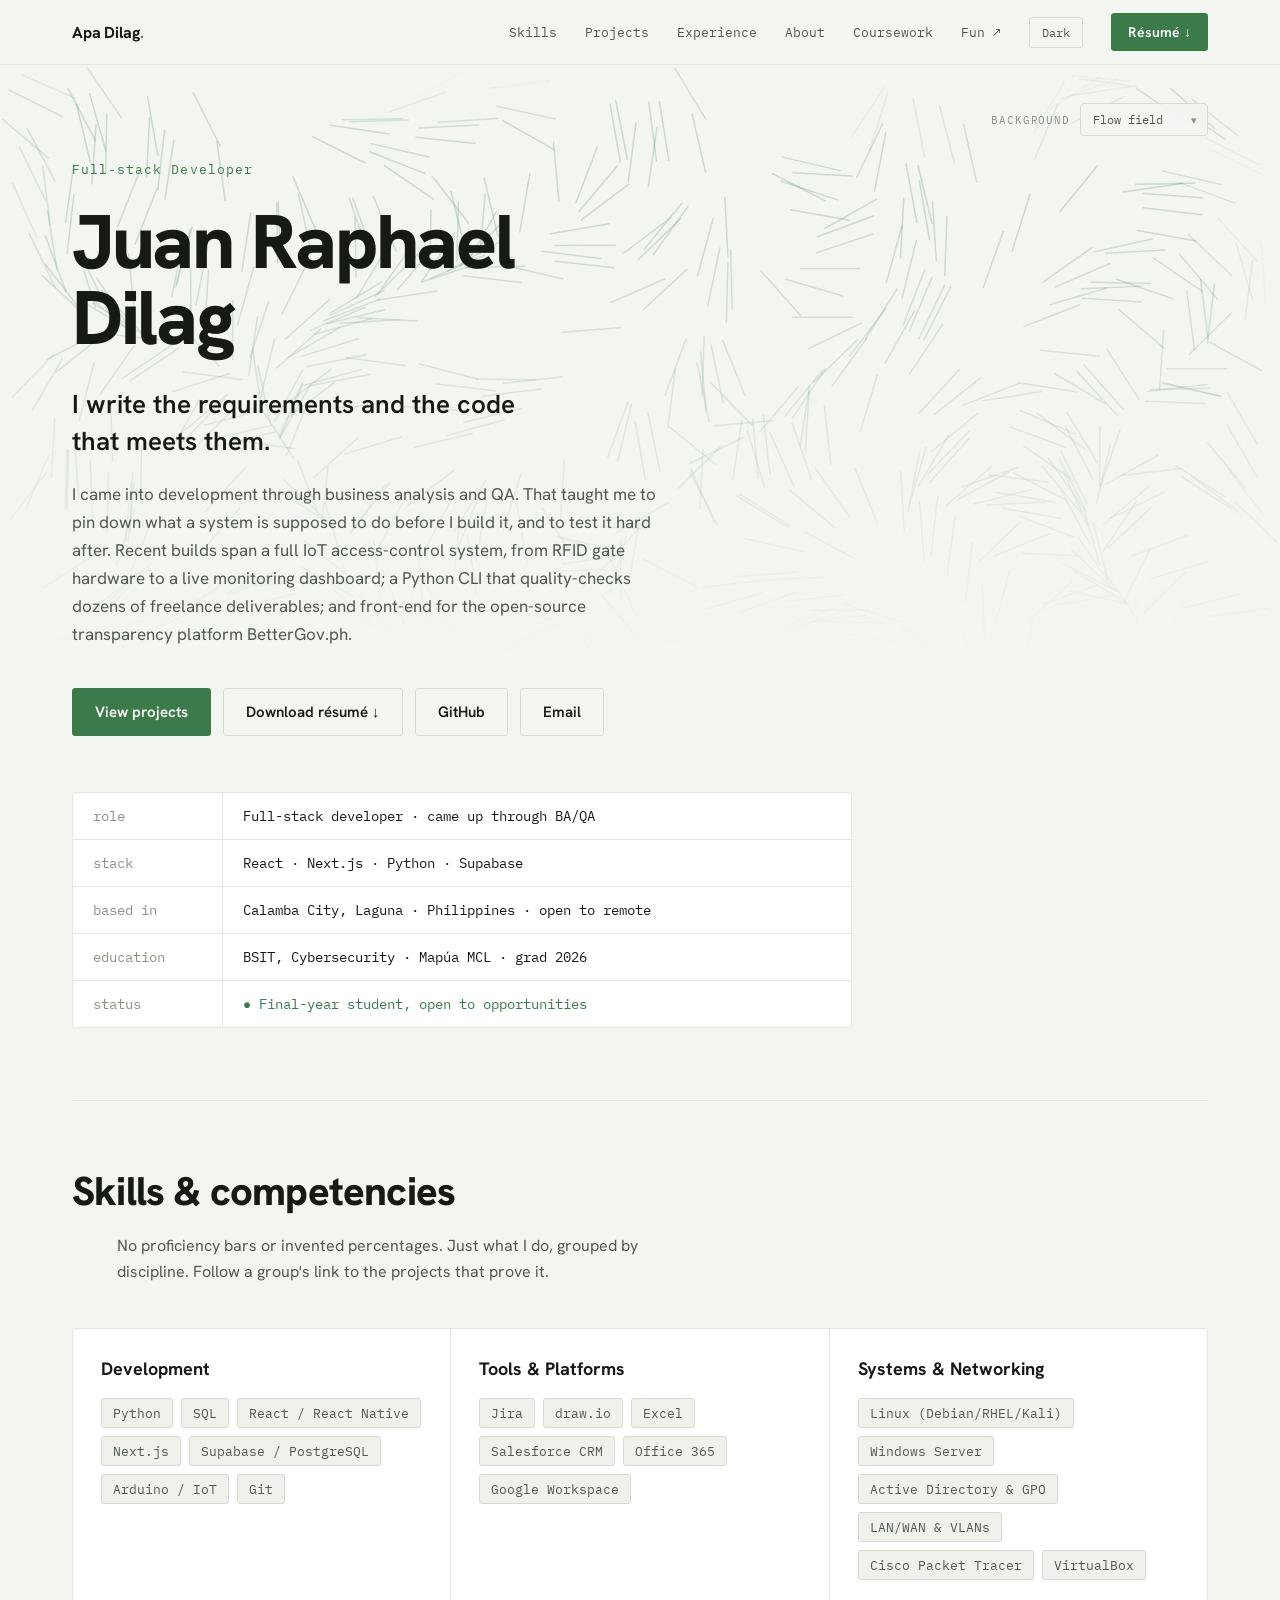
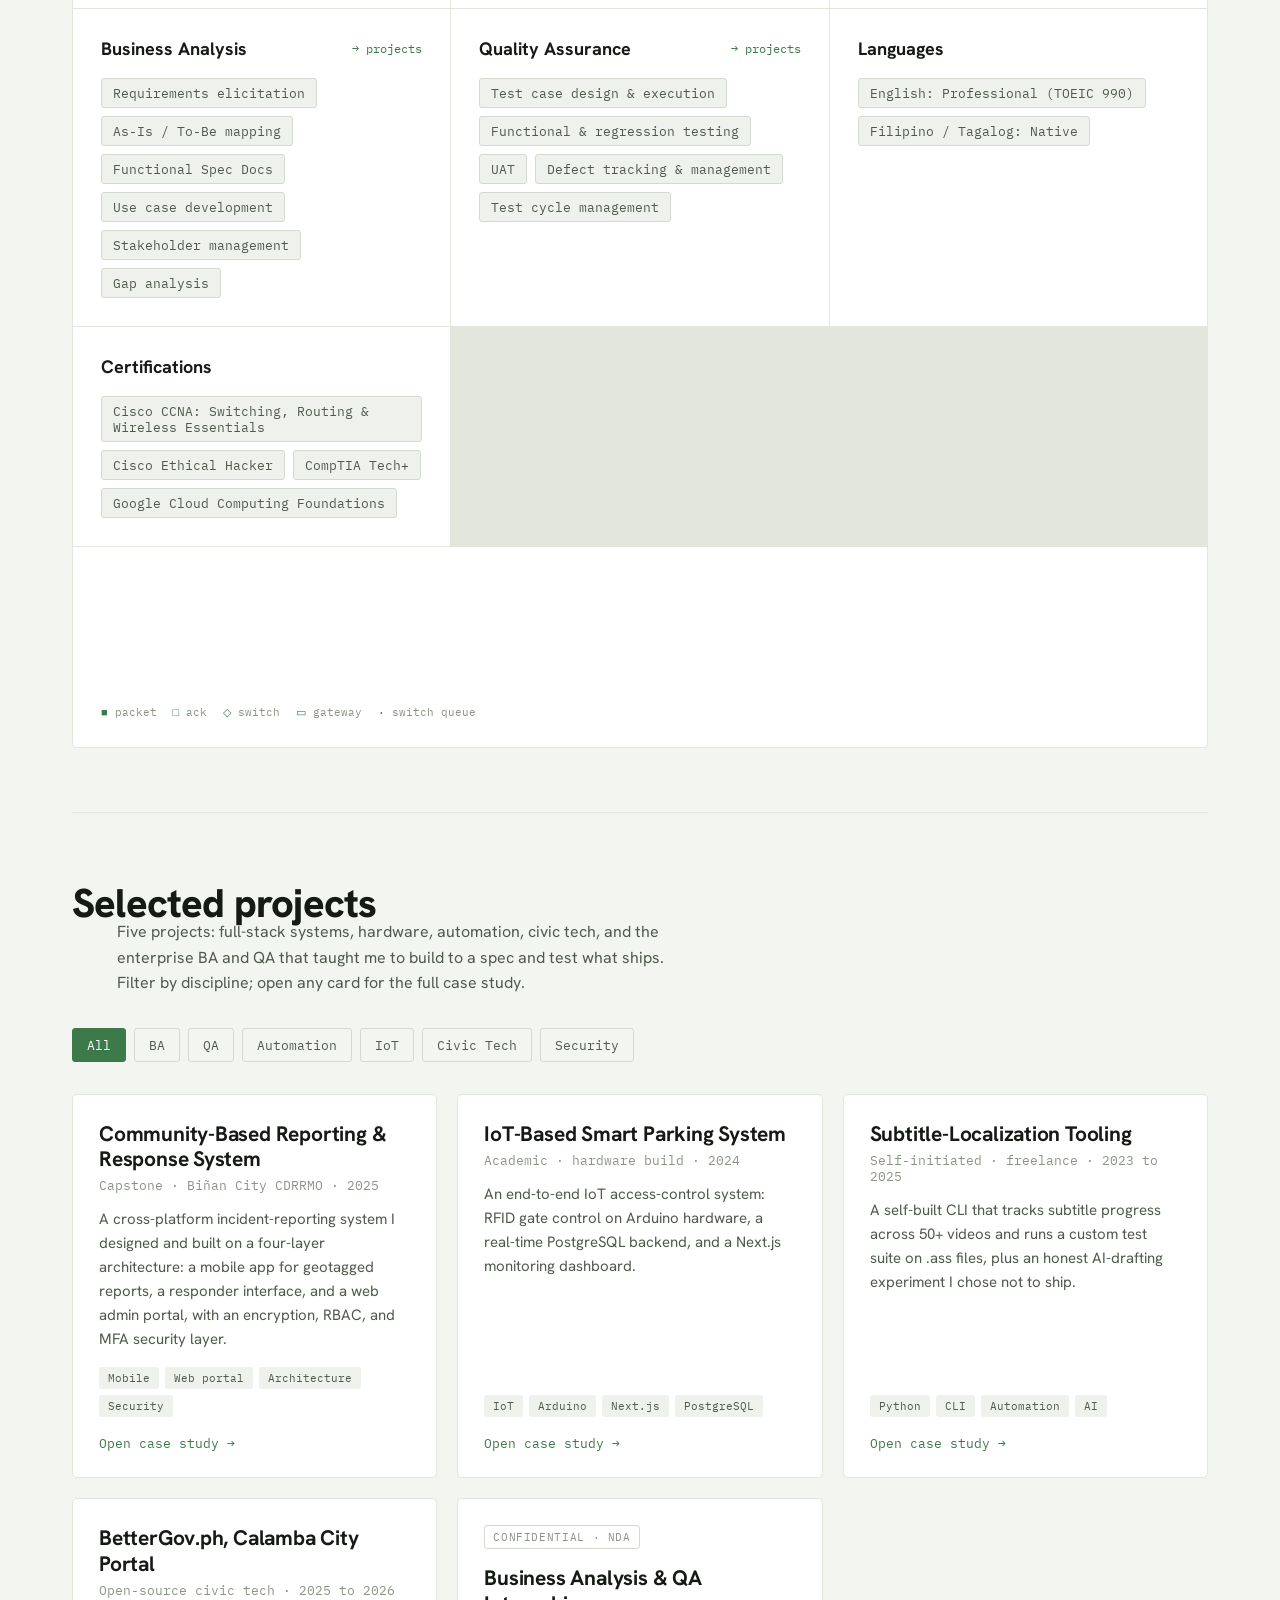
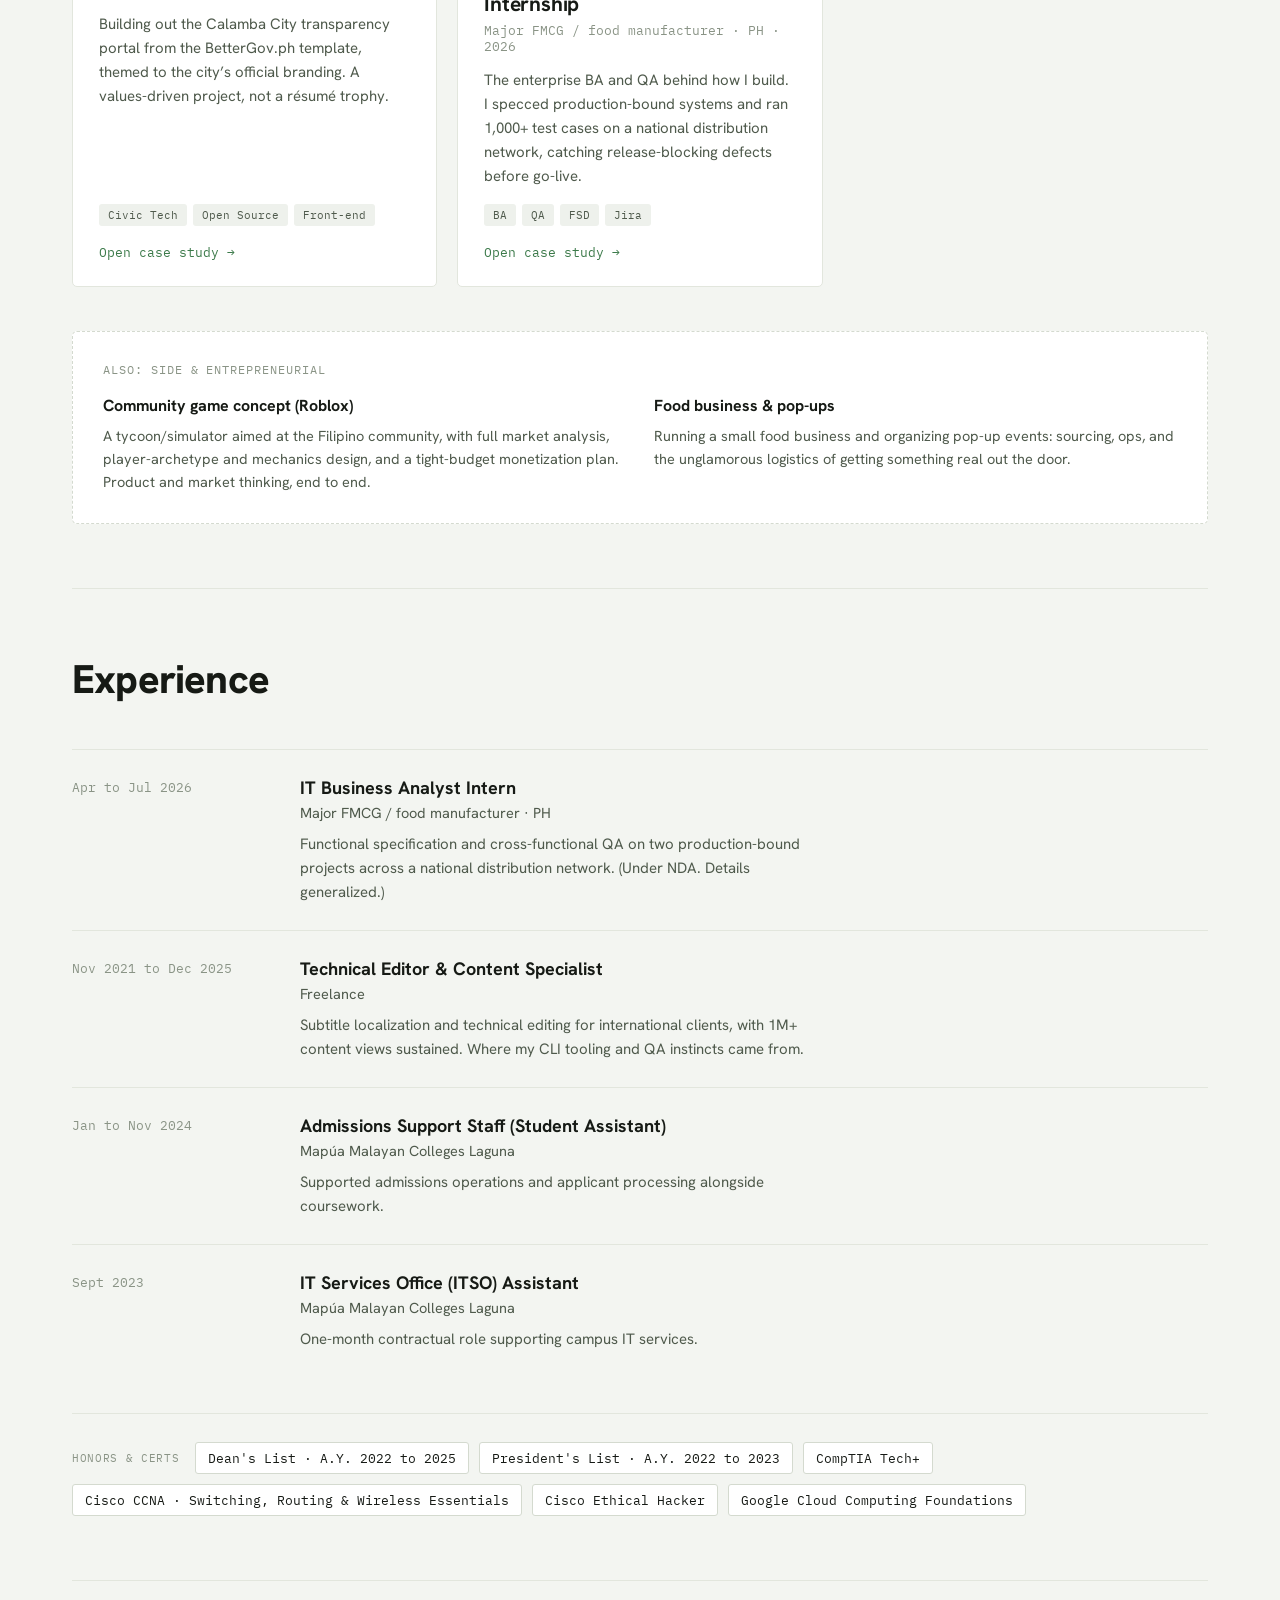
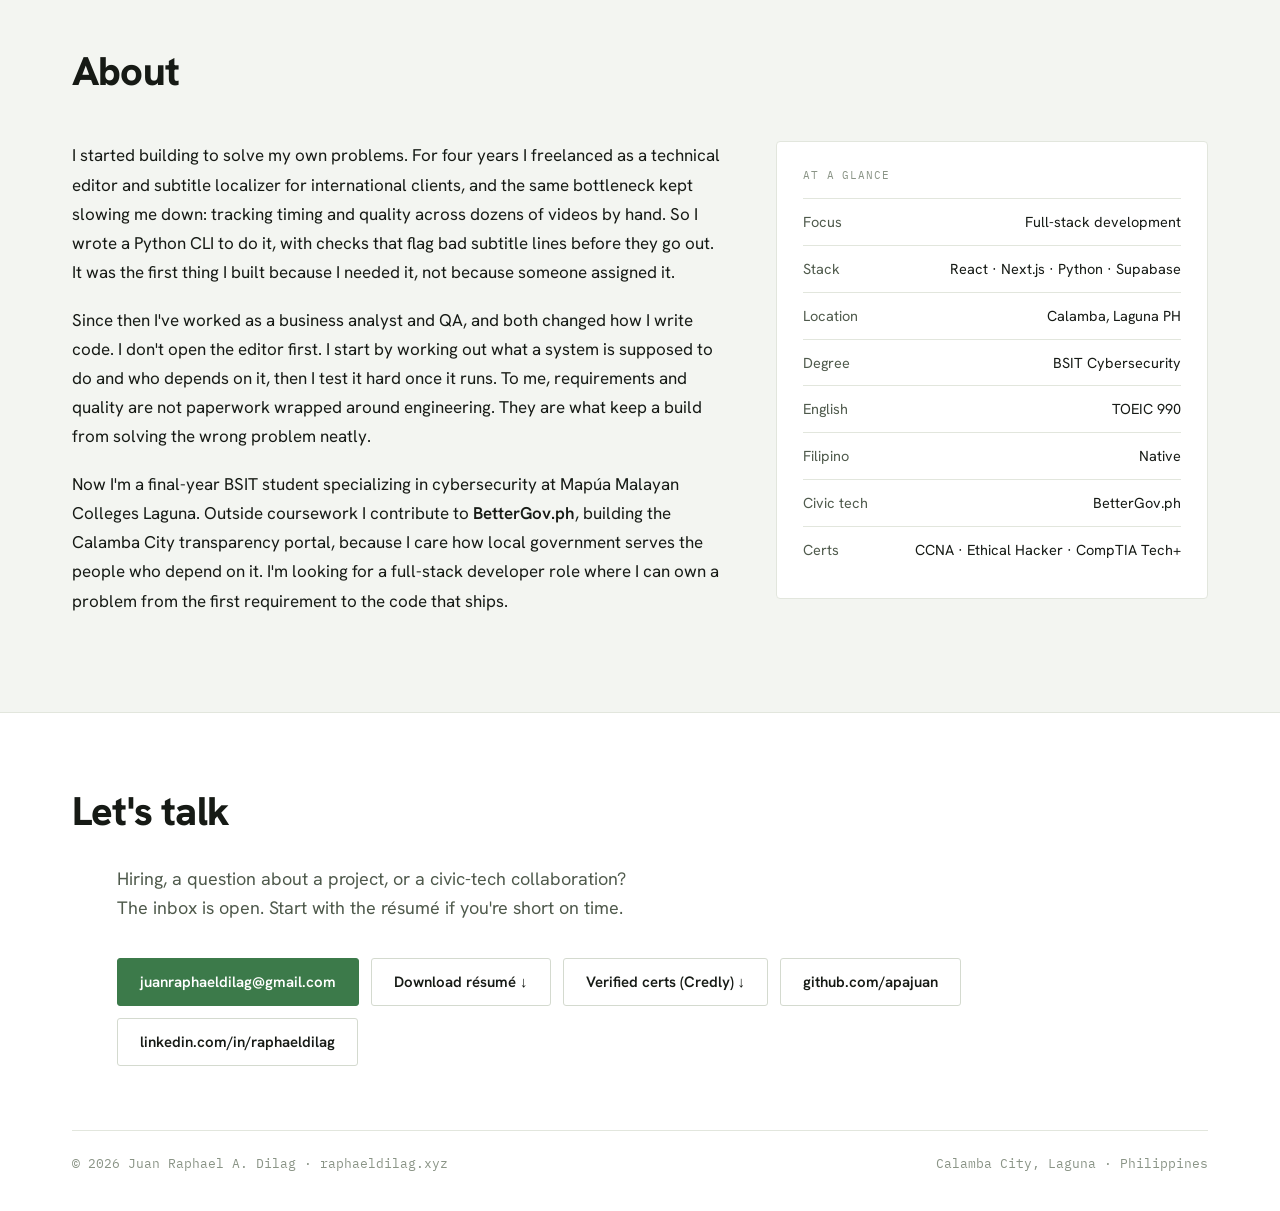
==== commit c8c84eeb: "link fun site" ====
--- a/index.html
+++ b/index.html
@@ -39,6 +39,7 @@
         <a href="#experience" class="navlink">Experience</a>
         <a href="#about" class="navlink">About</a>
         <a href="coursework.html" class="navlink">Coursework</a>
+        <a href="https://fun.raphaeldilag.xyz" class="navlink">Fun ↗</a>
         <button class="theme-toggle" data-theme-toggle aria-label="Toggle color theme">Light</button>
         <a href="documents/Juan_Raphael_Dilag_Resume.pdf" download class="btn btn-primary btn-sm">Résumé ↓</a>
       </div>
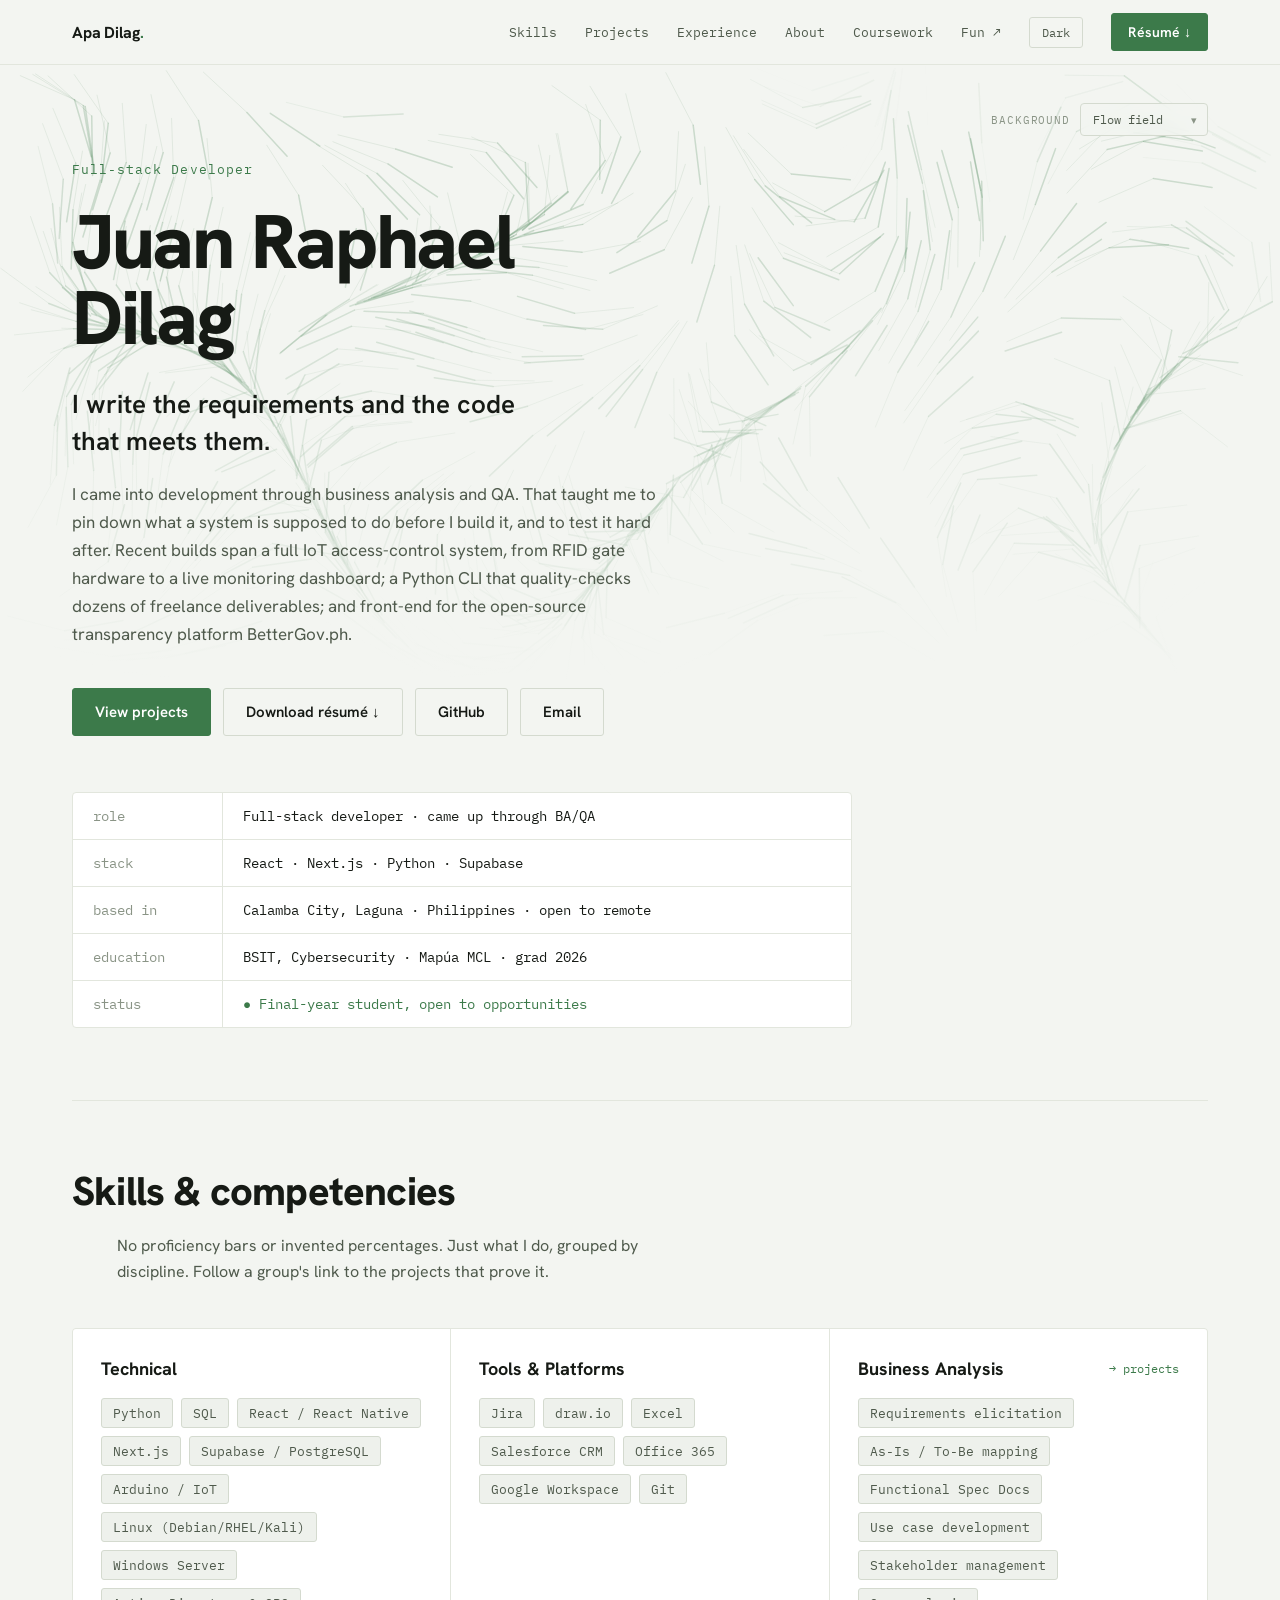
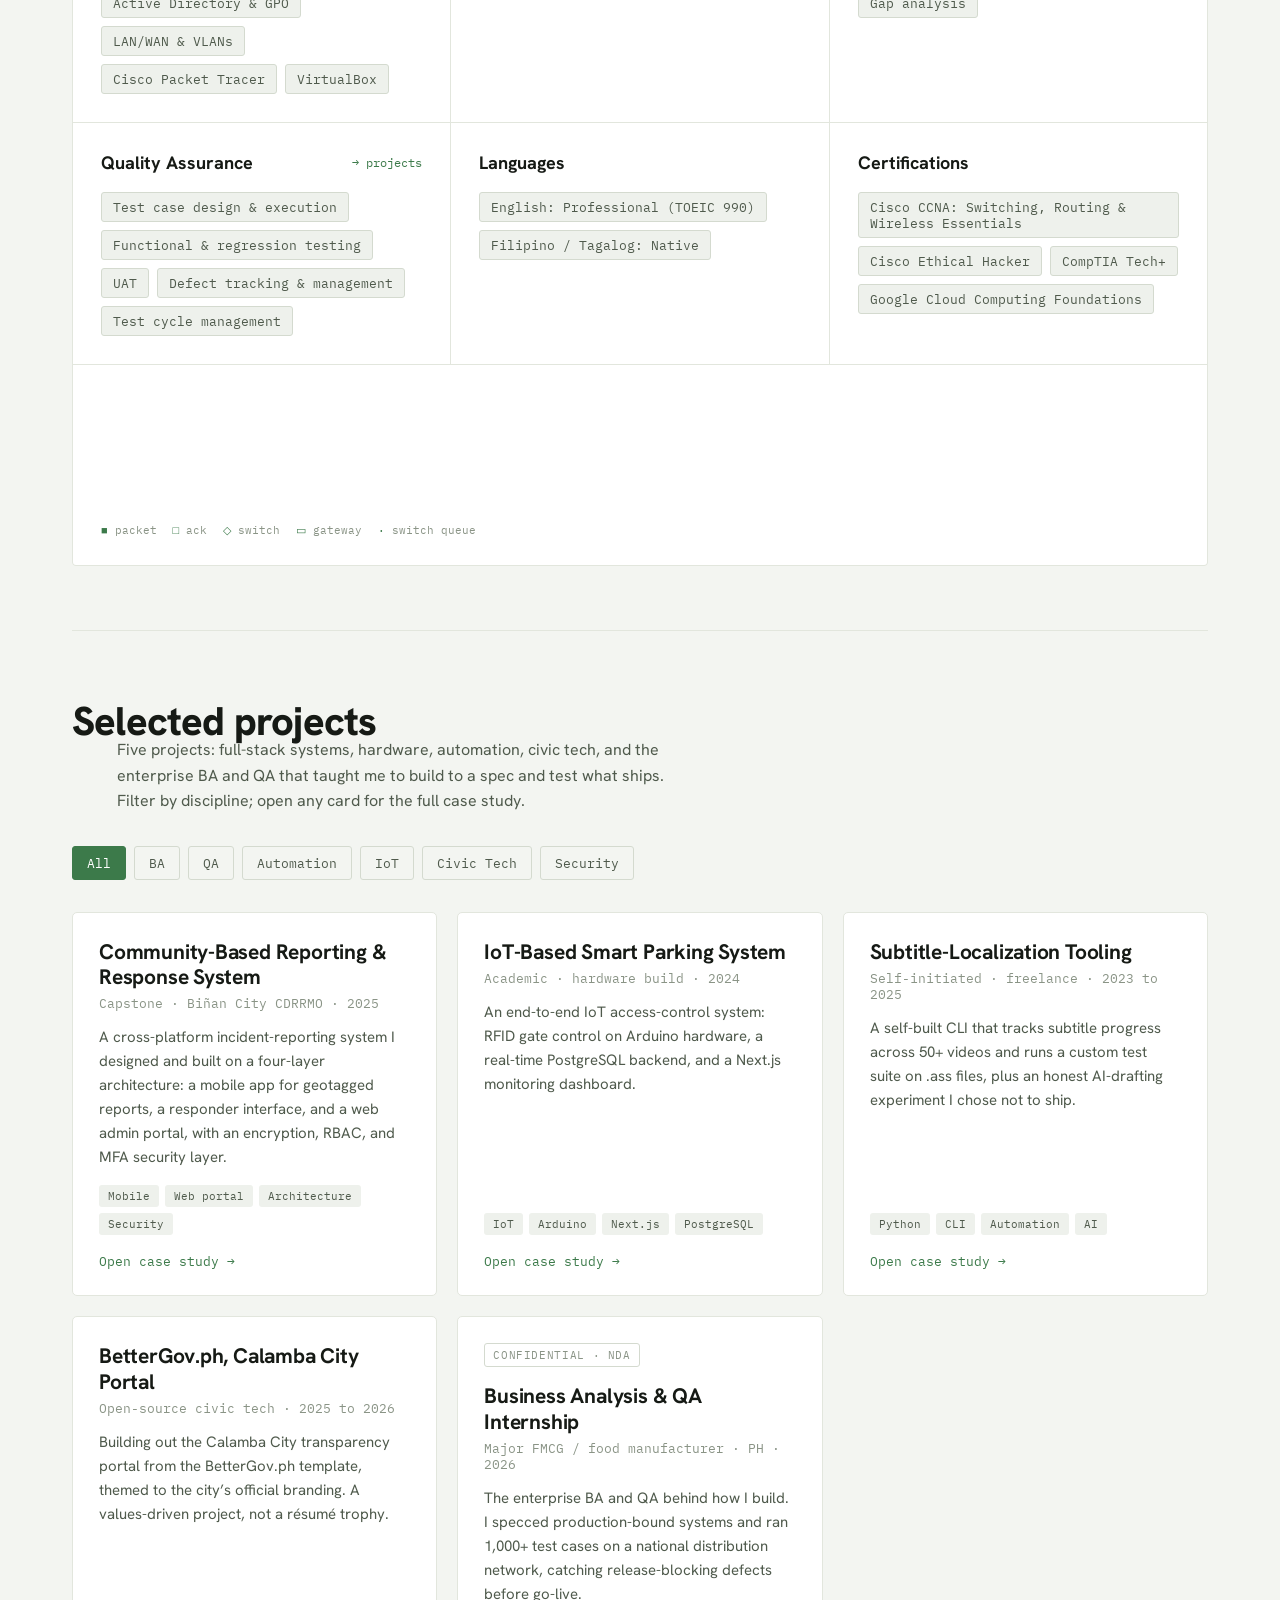
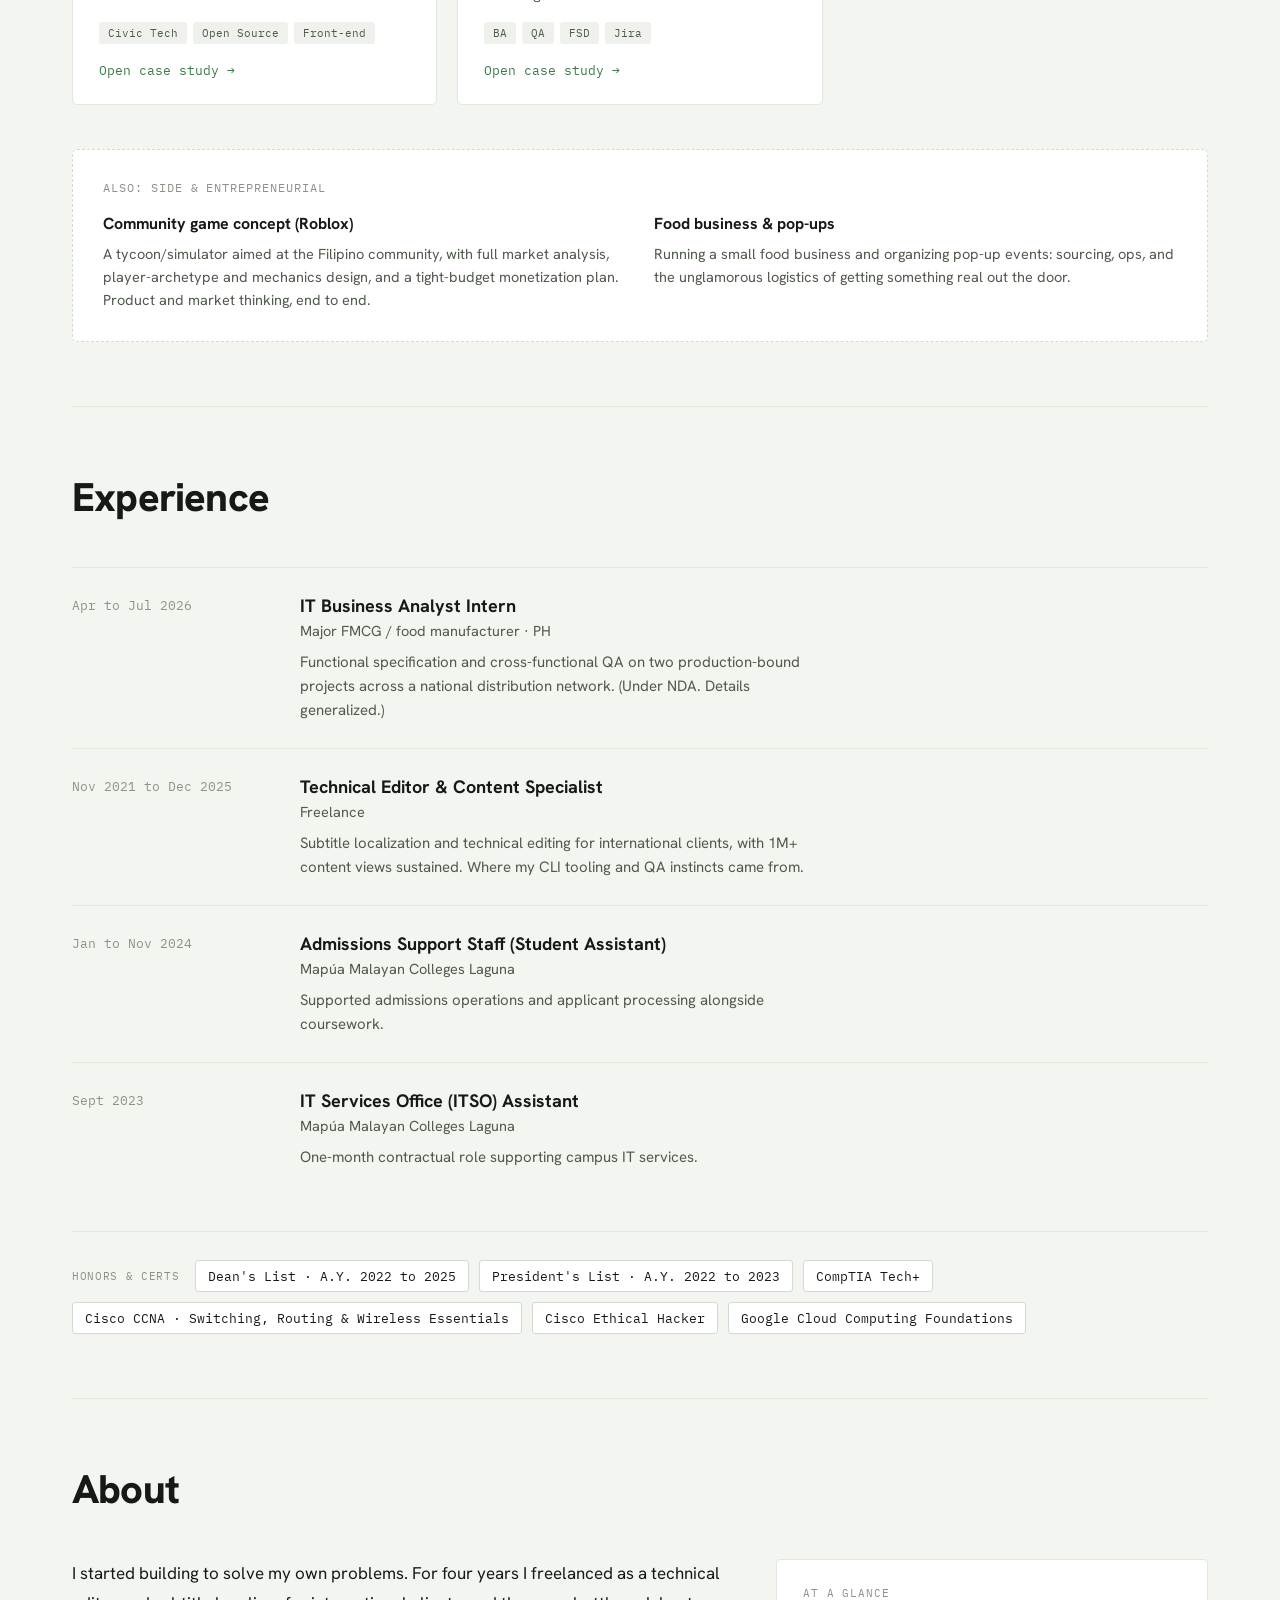
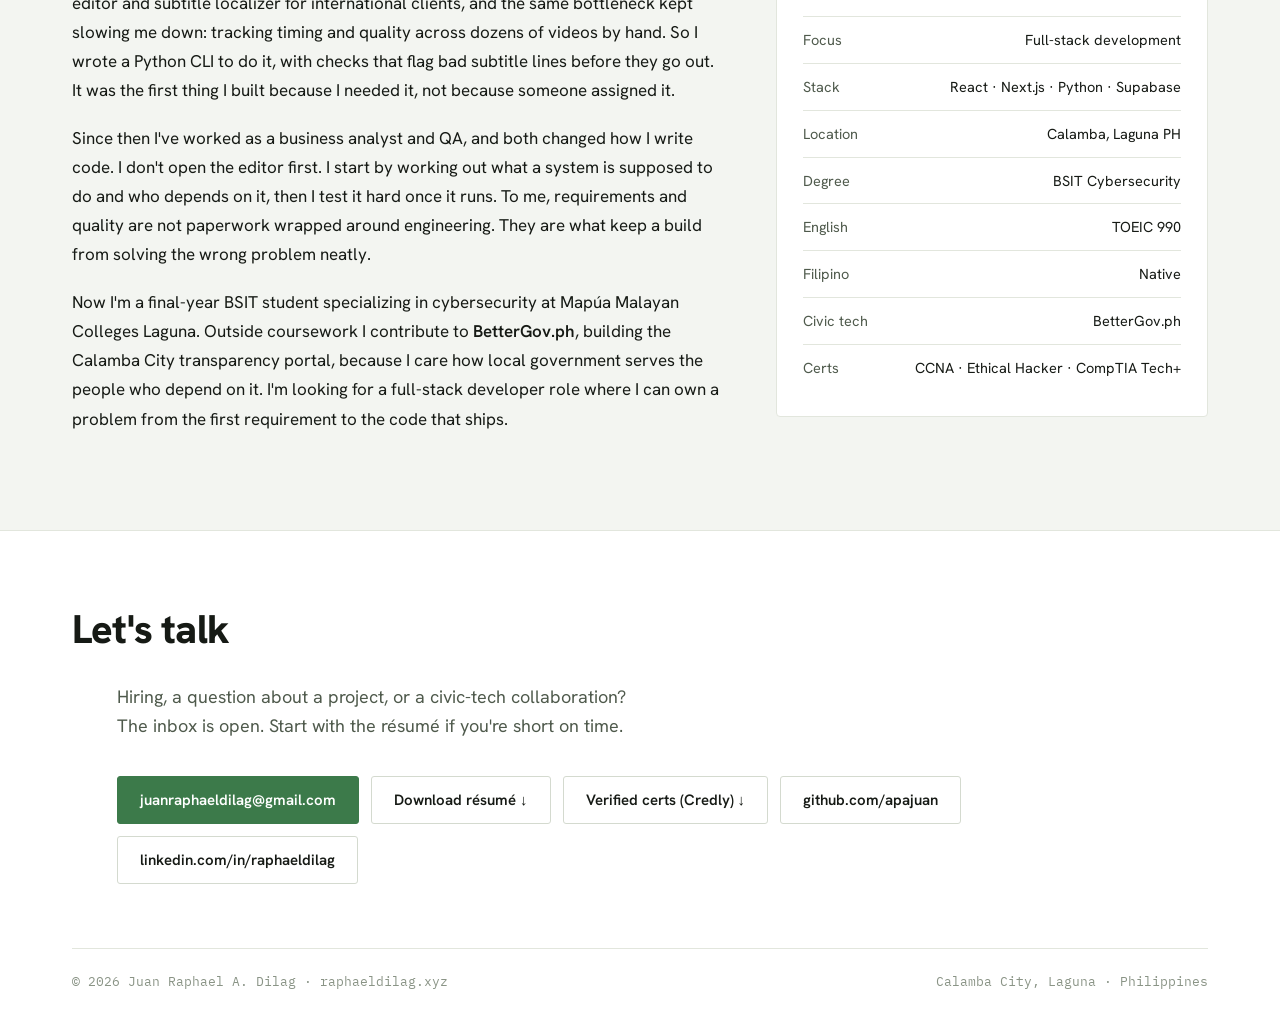
==== commit 7f8172a6: "fix cards" ====
--- a/index.html
+++ b/index.html
@@ -98,21 +98,15 @@
 
       <div class="skills-grid">
         <div class="skill-group">
-          <div class="head"><h3>Development</h3></div>
-          <div class="chips">
-            <span class="chip">Python</span><span class="chip">SQL</span><span class="chip">React / React Native</span><span class="chip">Next.js</span><span class="chip">Supabase / PostgreSQL</span><span class="chip">Arduino / IoT</span><span class="chip">Git</span>
+          <div class="head"><h3>Technical</h3></div>
+          <div class="chips">
+            <span class="chip">Python</span><span class="chip">SQL</span><span class="chip">React / React Native</span><span class="chip">Next.js</span><span class="chip">Supabase / PostgreSQL</span><span class="chip">Arduino / IoT</span><span class="chip">Linux (Debian/RHEL/Kali)</span><span class="chip">Windows Server</span><span class="chip">Active Directory &amp; GPO</span><span class="chip">LAN/WAN &amp; VLANs</span><span class="chip">Cisco Packet Tracer</span><span class="chip">VirtualBox</span>
           </div>
         </div>
         <div class="skill-group">
           <div class="head"><h3>Tools &amp; Platforms</h3></div>
           <div class="chips">
-            <span class="chip">Jira</span><span class="chip">draw.io</span><span class="chip">Excel</span><span class="chip">Salesforce CRM</span><span class="chip">Office 365</span><span class="chip">Google Workspace</span>
-          </div>
-        </div>
-        <div class="skill-group">
-          <div class="head"><h3>Systems &amp; Networking</h3></div>
-          <div class="chips">
-            <span class="chip">Linux (Debian/RHEL/Kali)</span><span class="chip">Windows Server</span><span class="chip">Active Directory &amp; GPO</span><span class="chip">LAN/WAN &amp; VLANs</span><span class="chip">Cisco Packet Tracer</span><span class="chip">VirtualBox</span>
+            <span class="chip">Jira</span><span class="chip">draw.io</span><span class="chip">Excel</span><span class="chip">Salesforce CRM</span><span class="chip">Office 365</span><span class="chip">Google Workspace</span><span class="chip">Git</span>
           </div>
         </div>
         <div class="skill-group">
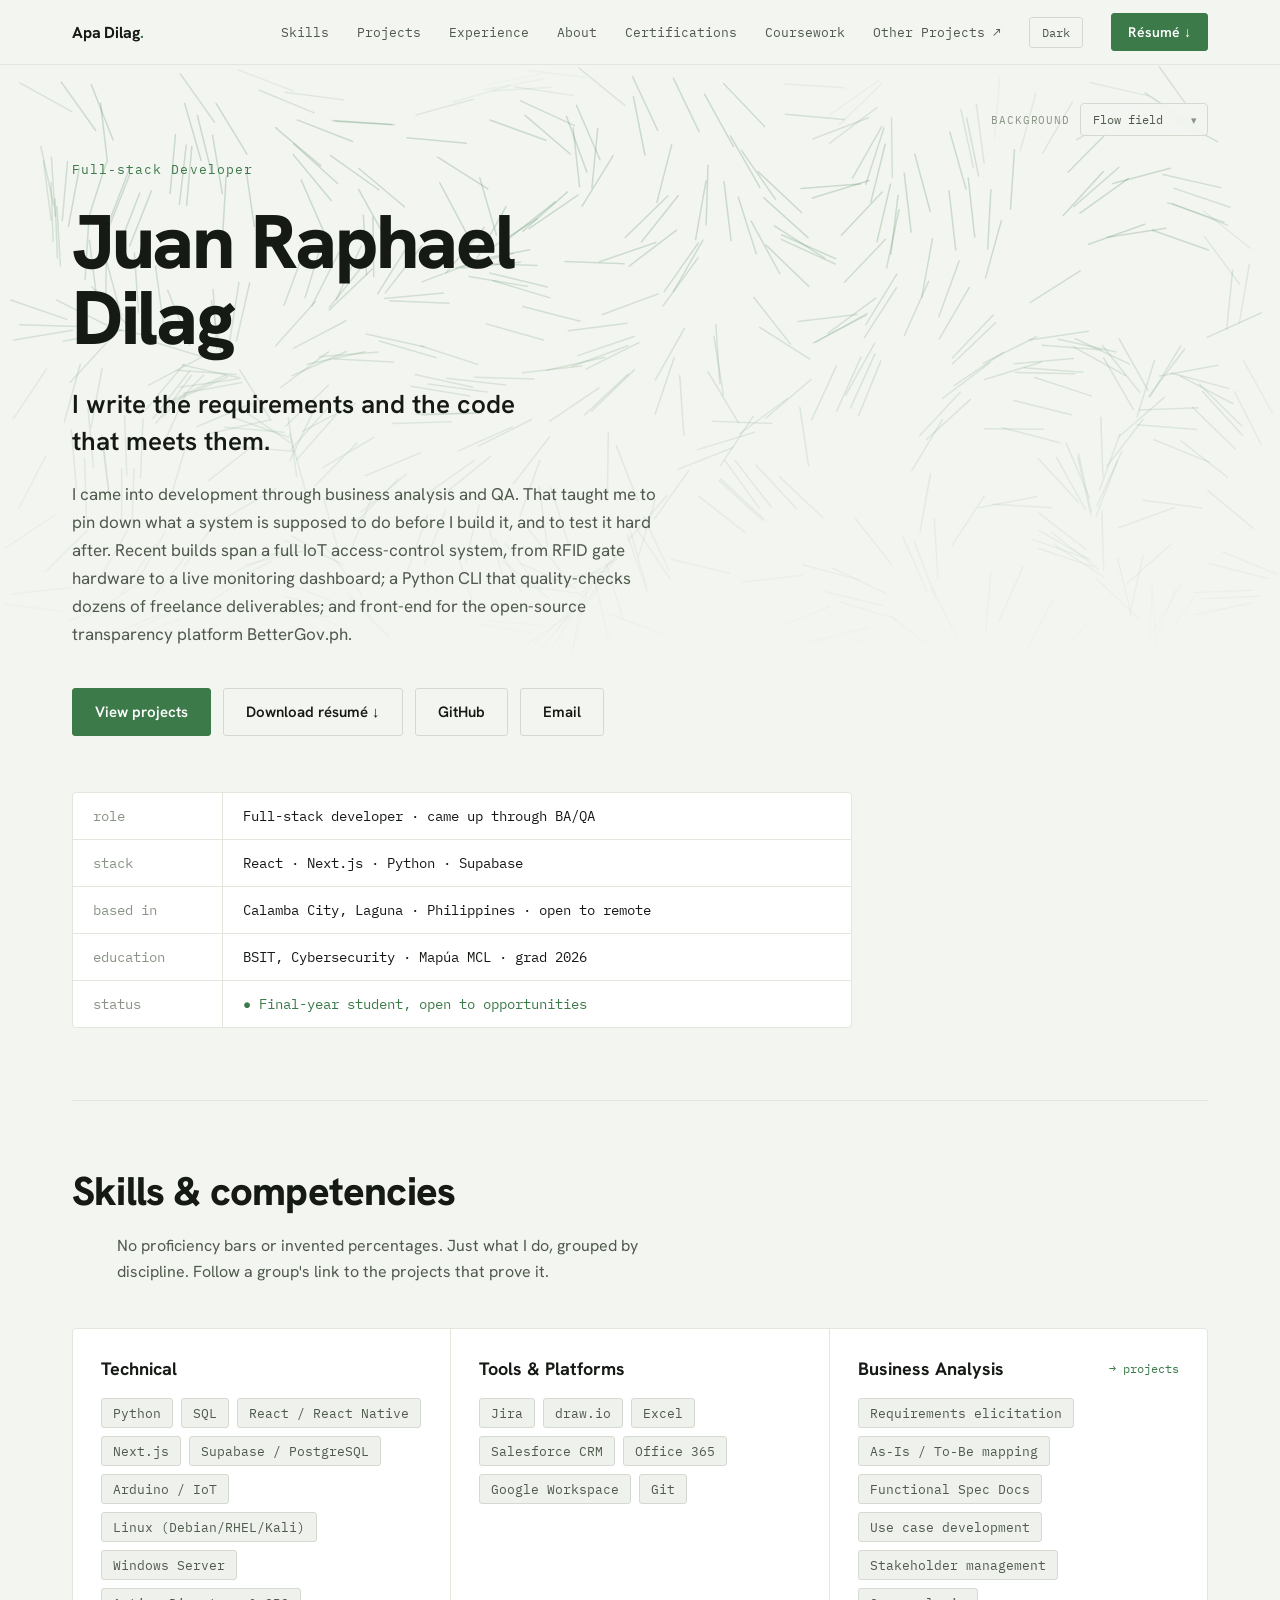
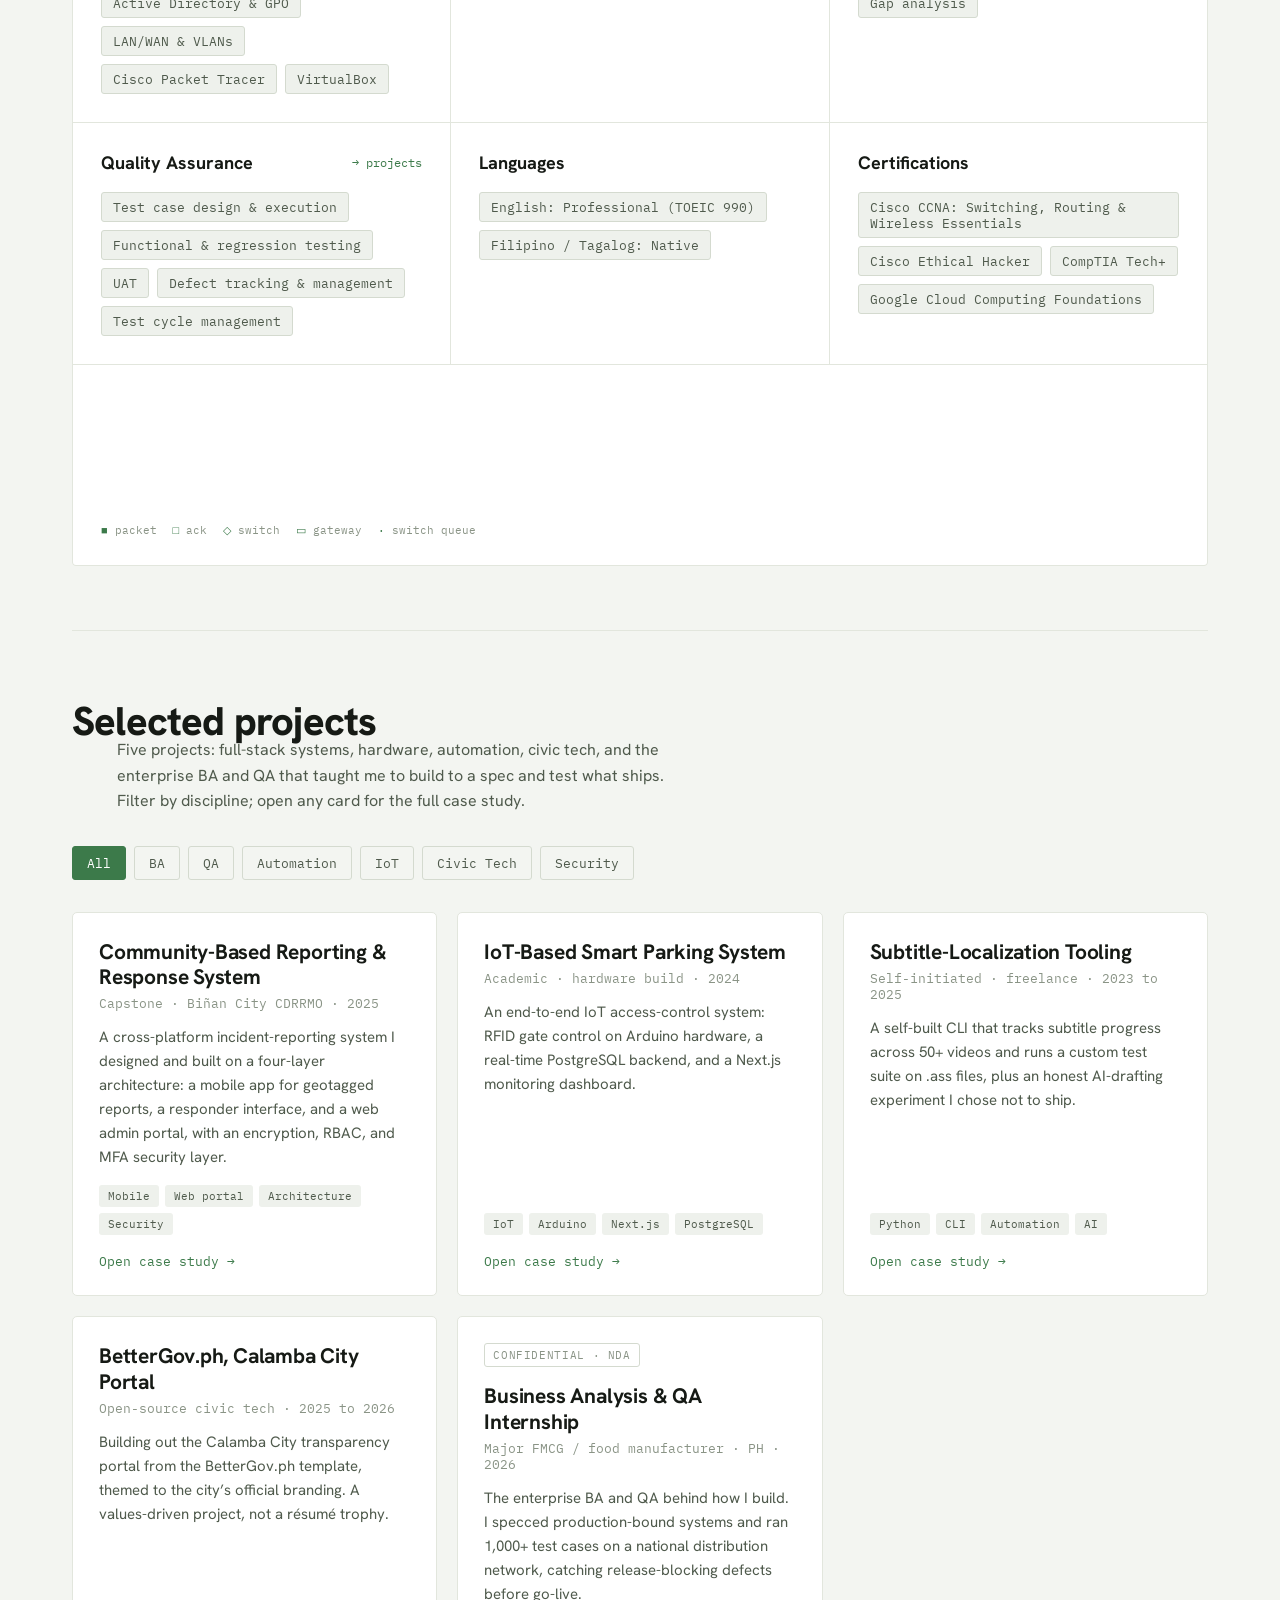
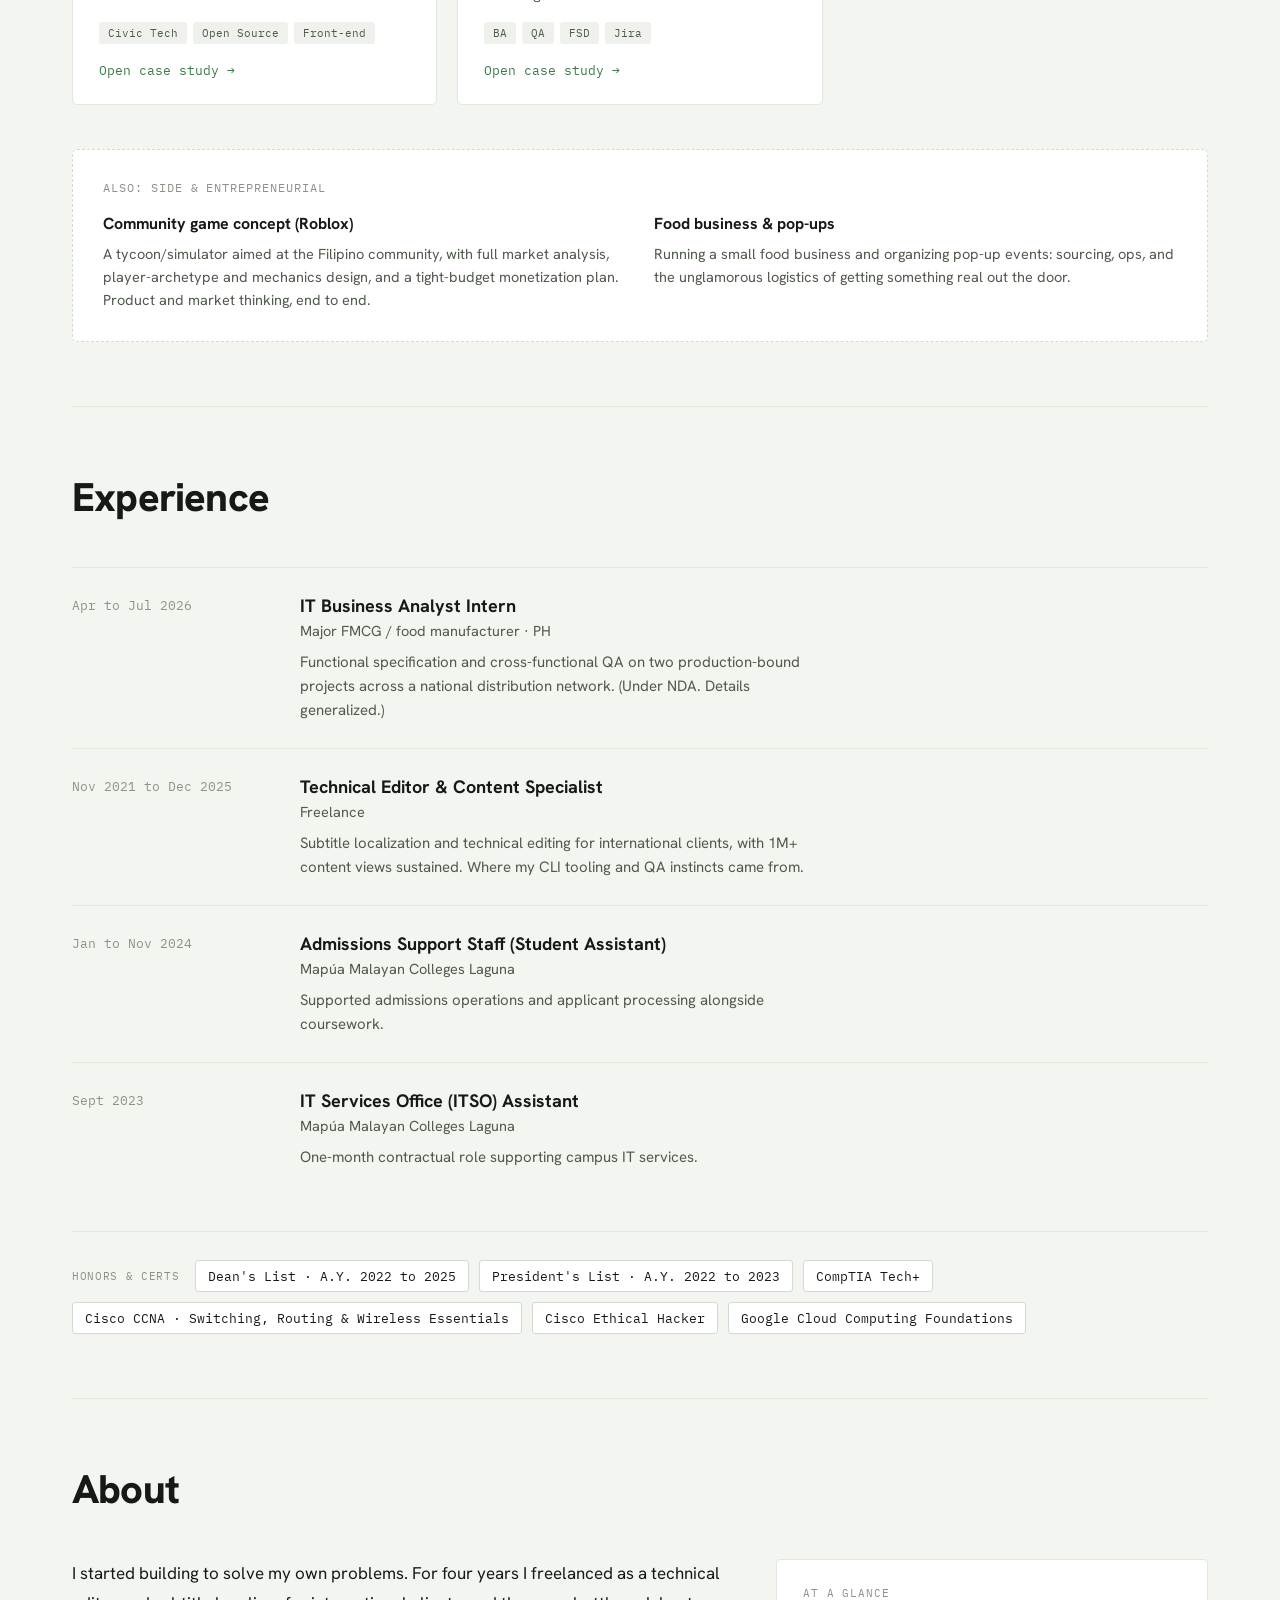
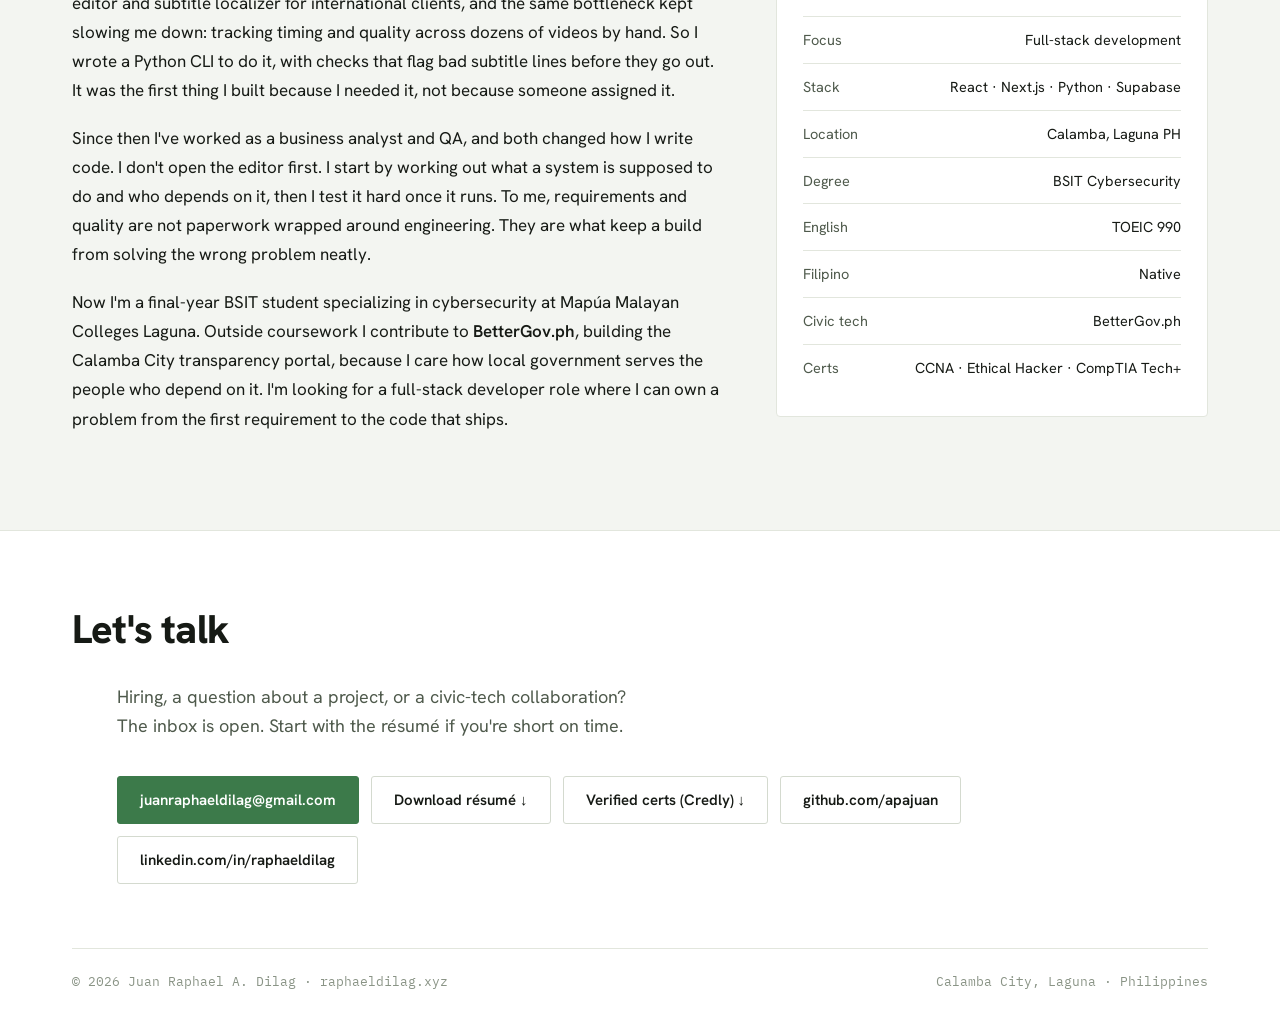
==== commit e00ab742: "add certifications to header" ====
--- a/index.html
+++ b/index.html
@@ -38,8 +38,9 @@
         <a href="#projects" class="navlink">Projects</a>
         <a href="#experience" class="navlink">Experience</a>
         <a href="#about" class="navlink">About</a>
+        <a href="documents/Juan_Raphael_Dilag_Certifications.pdf" class="navlink">Certifications</a>
         <a href="coursework.html" class="navlink">Coursework</a>
-        <a href="https://fun.raphaeldilag.xyz" class="navlink">Fun ↗</a>
+        <a href="https://fun.raphaeldilag.xyz" class="navlink">Other Projects ↗</a>
         <button class="theme-toggle" data-theme-toggle aria-label="Toggle color theme">Light</button>
         <a href="documents/Juan_Raphael_Dilag_Resume.pdf" download class="btn btn-primary btn-sm">Résumé ↓</a>
       </div>
